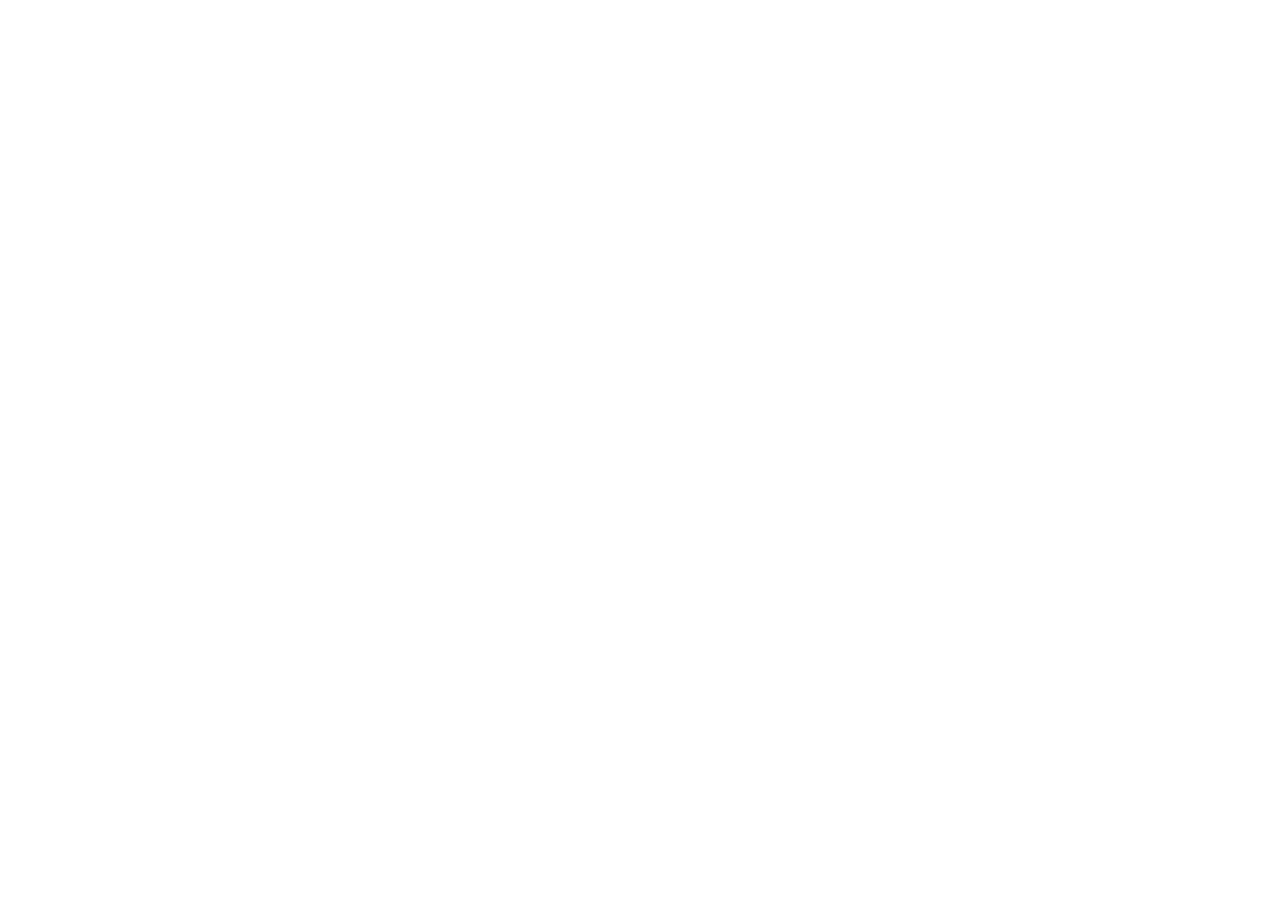
==== index.html @ a0813a7e "deneme" ====
<!DOCTYPE html>
<html lang="tr">
<head>
    <meta charset="UTF-8">
    <meta name="viewport" content="width=device-width, initial-scale=1.0">
    <title>Tekno Bilim Dünyası</title>
</head>
<body>
</body>
</html>
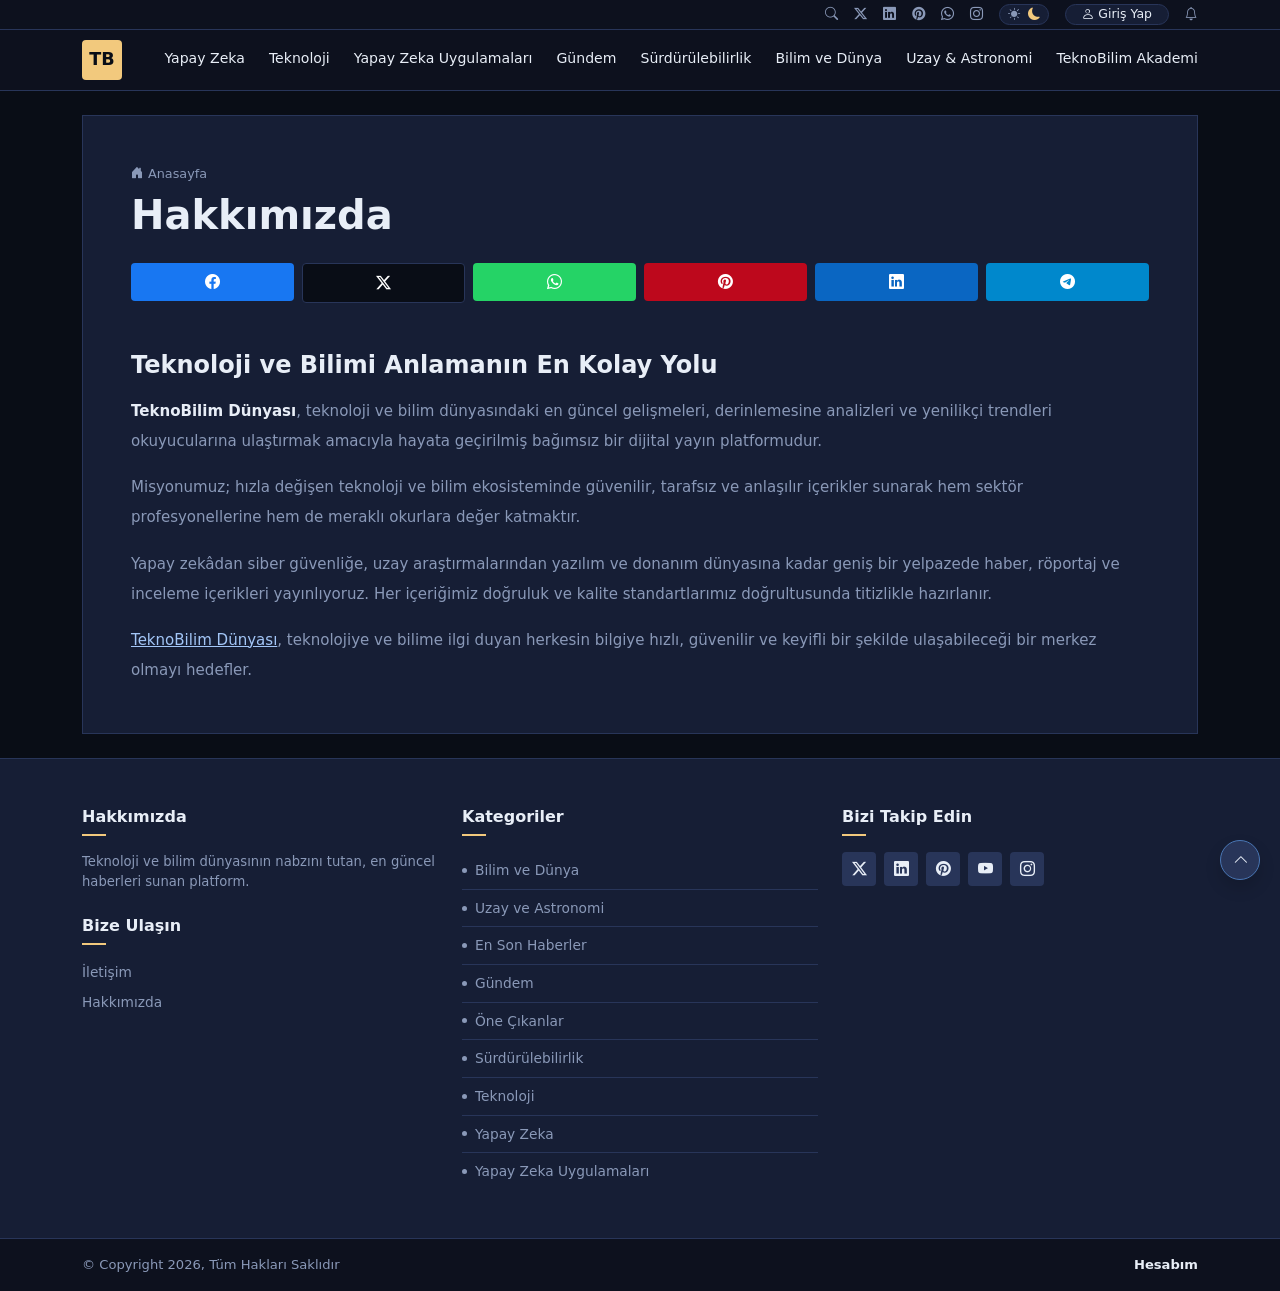
==== commit 6d580a10: "Update index.html" ====
--- a/index.html
+++ b/index.html
@@ -1,10 +1,473 @@
 <!DOCTYPE html>
 <html lang="tr">
 <head>
-    <meta charset="UTF-8">
-    <meta name="viewport" content="width=device-width, initial-scale=1.0">
-    <title>Tekno Bilim Dünyası</title>
+  <meta charset="UTF-8">
+  <meta name="viewport" content="width=device-width, initial-scale=1.0">
+  <title>Hakkımızda – TeknoBilim Dünyası</title>
+  <link href="https://cdn.jsdelivr.net/npm/bootstrap@5.3.3/dist/css/bootstrap.min.css" rel="stylesheet">
+  <link href="https://cdn.jsdelivr.net/npm/bootstrap-icons@1.11.3/font/bootstrap-icons.min.css" rel="stylesheet">
+  <style>
+    :root {
+      --uzay-siyahi: #090D16;
+      --golgeli: #0D111E;
+      --gece-mavisi: #161E35;
+      --isik-alan: #283559;
+      --buz-mavisi: #A3C6F7;
+      --gok-mavisi: #4A77B5;
+      --yildiz-beyazi: #E8EEF7;
+      --kehribar: #F2C97D;
+      --gumusi-gri: #8A99B8;
+    }
+
+    body:has(#tema-degistir:checked) {
+      --uzay-siyahi: #E8EEF7;
+      --golgeli: #FFFFFF;
+      --gece-mavisi: #F8FAFC;
+      --isik-alan: #CBD5E1;
+      --buz-mavisi: #4A77B5;
+      --gok-mavisi: #283559;
+      --yildiz-beyazi: #090D16;
+      --kehribar: #D99B26;
+      --gumusi-gri: #475569;
+    }
+
+    html { scroll-behavior: smooth; }
+
+    body {
+      background-color: var(--uzay-siyahi);
+      color: var(--yildiz-beyazi);
+      font-size: 0.94rem;
+      transition: background-color 0.25s, color 0.25s;
+    }
+
+    .sayfa-genislik { max-width: 1140px; }
+    .bg-golge { background-color: var(--golgeli); transition: background-color 0.25s; }
+    .bg-gece { background-color: var(--gece-mavisi); transition: background-color 0.25s; }
+    .bg-isik { background-color: var(--isik-alan); transition: background-color 0.25s; }
+    .border-isik { border-color: var(--isik-alan) !important; }
+    .text-yildiz { color: var(--yildiz-beyazi); }
+    .text-gumus { color: var(--gumusi-gri); }
+    .text-buz { color: var(--buz-mavisi); }
+    .text-kehribar { color: var(--kehribar); }
+
+    .tema-buton { cursor: pointer; user-select: none; }
+    .tema-gunes { color: var(--gumusi-gri); }
+    .tema-ay { color: var(--kehribar); }
+    body:has(#tema-degistir:checked) .tema-gunes { color: var(--kehribar); }
+    body:has(#tema-degistir:checked) .tema-ay { color: var(--gumusi-gri); }
+
+    .link-menu {
+      color: var(--yildiz-beyazi);
+      text-decoration: none;
+      font-size: 0.88rem;
+      padding: 0.65rem 0;
+      border-bottom: 2px solid transparent;
+      transition: color 0.2s, border-color 0.2s;
+    }
+    .link-menu:hover {
+      color: var(--buz-mavisi);
+      border-bottom-color: var(--kehribar);
+    }
+
+    .link-footer {
+      color: var(--gumusi-gri);
+      text-decoration: none;
+      font-size: 0.86rem;
+      transition: color 0.2s;
+    }
+    .link-footer:hover { color: var(--buz-mavisi); }
+
+    .paylas-btn { transition: opacity 0.2s, transform 0.15s; }
+    .paylas-btn:hover { opacity: 0.88; transform: translateY(-1px); }
+
+    details.acilir-kutu { position: relative; }
+    details.acilir-kutu summary { list-style: none; cursor: pointer; }
+    details.acilir-kutu summary::-webkit-details-marker { display: none; }
+    details.acilir-kutu .acilir-panel {
+      position: absolute;
+      right: 0;
+      top: 140%;
+      z-index: 1050;
+      min-width: 270px;
+      background-color: var(--gece-mavisi);
+      border: 1px solid var(--isik-alan);
+      box-shadow: 0 10px 25px rgba(0, 0, 0, 0.35);
+    }
+
+    .modal-katman {
+      display: none;
+      position: fixed;
+      inset: 0;
+      z-index: 2000;
+      background-color: rgba(9, 13, 22, 0.78);
+      align-items: center;
+      justify-content: center;
+      padding: 1rem;
+    }
+    .modal-katman:target { display: flex; }
+
+    .mobil-menu-katman {
+      display: none;
+      position: fixed;
+      inset: 0;
+      z-index: 1900;
+      background-color: var(--golgeli);
+      flex-direction: column;
+      overflow-y: auto;
+    }
+    .mobil-menu-katman:target { display: flex; }
+
+    .yukari-cik {
+      position: fixed;
+      right: 20px;
+      bottom: 20px;
+      width: 40px;
+      height: 40px;
+      z-index: 1040;
+      background-color: var(--isik-alan);
+      color: var(--yildiz-beyazi);
+      border: 1px solid var(--gok-mavisi);
+      transition: background-color 0.2s;
+    }
+    .yukari-cik:hover {
+      background-color: var(--gok-mavisi);
+      color: #FFFFFF;
+    }
+
+    @media (max-width: 991.98px) {
+      body { padding-bottom: 44px; }
+      .yukari-cik { bottom: 56px; right: 14px; }
+    }
+  </style>
 </head>
-<body>
+<body id="ust" class="d-flex flex-column min-vh-100">
+
+  <input type="checkbox" id="tema-degistir" class="d-none">
+
+  <div class="bg-golge border-bottom border-isik py-1 d-none d-lg-block">
+    <div class="container sayfa-genislik d-flex justify-content-end align-items-center gap-3 small">
+
+      <details class="acilir-kutu">
+        <summary class="text-gumus" title="Ara"><i class="bi bi-search"></i></summary>
+        <div class="acilir-panel p-2 rounded-2">
+          <form action="#" class="d-flex gap-1">
+            <input type="text" class="form-control form-control-sm bg-golge text-yildiz border-isik" placeholder="Aradığınız kelimeyi girin...">
+            <button type="submit" class="btn btn-sm" style="background-color: var(--kehribar); color: #090D16;">
+              <i class="bi bi-search"></i>
+            </button>
+          </form>
+        </div>
+      </details>
+
+      <a href="#" class="text-gumus text-decoration-none" title="X"><i class="bi bi-twitter-x"></i></a>
+      <a href="#" class="text-gumus text-decoration-none" title="LinkedIn"><i class="bi bi-linkedin"></i></a>
+      <a href="#" class="text-gumus text-decoration-none" title="Pinterest"><i class="bi bi-pinterest"></i></a>
+      <a href="#" class="text-gumus text-decoration-none" title="WhatsApp"><i class="bi bi-whatsapp"></i></a>
+      <a href="#" class="text-gumus text-decoration-none" title="Instagram"><i class="bi bi-instagram"></i></a>
+
+      <label for="tema-degistir" class="tema-buton d-inline-flex align-items-center gap-2 px-2 py-0 rounded-pill bg-gece border border-isik mb-0" style="font-size: 0.78rem;" title="Aydınlık / Karanlık Mod">
+        <i class="bi bi-brightness-high-fill tema-gunes"></i>
+        <i class="bi bi-moon-fill tema-ay"></i>
+      </label>
+
+      <a href="#giris-modal" class="btn btn-sm rounded-pill px-3 py-0 bg-gece text-yildiz border border-isik" style="font-size: 0.78rem;">
+        <i class="bi bi-person me-1"></i>Giriş Yap
+      </a>
+
+      <details class="acilir-kutu">
+        <summary class="text-gumus" title="Bildirimler"><i class="bi bi-bell"></i></summary>
+        <div class="acilir-panel p-3 rounded-2 text-center">
+          <div class="fw-bold text-yildiz border-bottom border-isik pb-2 mb-2 text-start">Bildirimler</div>
+          <p class="text-gumus small mb-0 py-2">Bildiriminiz bulunmamaktadır.</p>
+        </div>
+      </details>
+
+    </div>
+  </div>
+
+  <header class="bg-golge border-bottom border-isik sticky-top">
+    <div class="container sayfa-genislik d-flex justify-content-between align-items-center gap-3 py-2">
+      <a href="index.html" class="text-decoration-none d-inline-flex align-items-center justify-content-center fw-bold rounded-1"
+         style="width: 40px; height: 40px; background-color: var(--kehribar); color: #090D16; font-size: 1.1rem;">
+        TB
+      </a>
+
+      <nav class="d-none d-lg-flex flex-wrap align-items-center gap-3 gap-lg-4">
+        <a href="#" class="link-menu fw-medium">Yapay Zeka</a>
+        <a href="#" class="link-menu fw-medium">Teknoloji</a>
+        <a href="#" class="link-menu fw-medium">Yapay Zeka Uygulamaları</a>
+        <a href="#" class="link-menu fw-medium">Gündem</a>
+        <a href="#" class="link-menu fw-medium">Sürdürülebilirlik</a>
+        <a href="#" class="link-menu fw-medium">Bilim ve Dünya</a>
+        <a href="#" class="link-menu fw-medium">Uzay &amp; Astronomi</a>
+        <a href="#" class="link-menu fw-medium">TeknoBilim Akademi</a>
+      </nav>
+
+      <div class="d-flex d-lg-none align-items-center gap-3">
+        <label for="tema-degistir" class="tema-buton d-inline-flex align-items-center gap-2 px-2 py-1 rounded-pill bg-gece border border-isik mb-0" style="font-size: 0.78rem;" title="Tema Değiştir">
+          <i class="bi bi-brightness-high-fill tema-gunes"></i>
+          <i class="bi bi-moon-fill tema-ay"></i>
+        </label>
+
+        <details class="acilir-kutu">
+          <summary class="text-yildiz fs-5" title="Bildirimler"><i class="bi bi-bell"></i></summary>
+          <div class="acilir-panel p-3 rounded-2 text-center">
+            <div class="fw-bold text-yildiz border-bottom border-isik pb-2 mb-2 text-start">Bildirimler</div>
+            <p class="text-gumus small mb-0 py-2">Bildiriminiz bulunmamaktadır.</p>
+          </div>
+        </details>
+
+        <a href="#mobil-menu" class="text-yildiz fs-3 text-decoration-none" title="Menü">
+          <i class="bi bi-list"></i>
+        </a>
+      </div>
+    </div>
+  </header>
+
+  <main class="flex-grow-1 py-4">
+    <div class="container sayfa-genislik">
+      <article class="bg-gece border border-isik p-4 p-md-5">
+
+        <div class="mb-2" style="font-size: 0.8rem;">
+          <a href="index.html" class="text-gumus text-decoration-none">
+            <i class="bi bi-house-door-fill me-1"></i>Anasayfa
+          </a>
+        </div>
+
+        <h1 class="display-6 fw-bold text-yildiz mb-4">Hakkımızda</h1>
+
+        <div class="row g-2 mb-5 d-none d-lg-flex">
+          <div class="col-2">
+            <a href="https://www.facebook.com/sharer/sharer.php" target="_blank" class="paylas-btn d-block text-center text-white py-2 rounded-1 text-decoration-none" style="background-color: #1877F2;" title="Facebook'ta Paylaş">
+              <i class="bi bi-facebook"></i>
+            </a>
+          </div>
+          <div class="col-2">
+            <a href="https://twitter.com/intent/tweet" target="_blank" class="paylas-btn d-block text-center text-white py-2 rounded-1 text-decoration-none" style="background-color: #090D16; border: 1px solid #283559;" title="X'te Paylaş">
+              <i class="bi bi-twitter-x"></i>
+            </a>
+          </div>
+          <div class="col-2">
+            <a href="https://api.whatsapp.com/send" target="_blank" class="paylas-btn d-block text-center text-white py-2 rounded-1 text-decoration-none" style="background-color: #25D366;" title="WhatsApp'ta Paylaş">
+              <i class="bi bi-whatsapp"></i>
+            </a>
+          </div>
+          <div class="col-2">
+            <a href="https://pinterest.com/pin/create/button/" target="_blank" class="paylas-btn d-block text-center text-white py-2 rounded-1 text-decoration-none" style="background-color: #BD081C;" title="Pinterest'te Paylaş">
+              <i class="bi bi-pinterest"></i>
+            </a>
+          </div>
+          <div class="col-2">
+            <a href="https://www.linkedin.com/sharing/share-offsite/" target="_blank" class="paylas-btn d-block text-center text-white py-2 rounded-1 text-decoration-none" style="background-color: #0A66C2;" title="LinkedIn'de Paylaş">
+              <i class="bi bi-linkedin"></i>
+            </a>
+          </div>
+          <div class="col-2">
+            <a href="https://t.me/share/url" target="_blank" class="paylas-btn d-block text-center text-white py-2 rounded-1 text-decoration-none" style="background-color: #0088CC;" title="Telegram'da Paylaş">
+              <i class="bi bi-telegram"></i>
+            </a>
+          </div>
+        </div>
+
+        <h2 class="h4 fw-bold text-yildiz mb-3">Teknoloji ve Bilimi Anlamanın En Kolay Yolu</h2>
+
+        <p class="text-gumus lh-lg mb-3">
+          <strong class="text-yildiz">TeknoBilim Dünyası</strong>, teknoloji ve bilim dünyasındaki en güncel gelişmeleri, derinlemesine analizleri ve yenilikçi trendleri okuyucularına ulaştırmak amacıyla hayata geçirilmiş bağımsız bir dijital yayın platformudur.
+        </p>
+
+        <p class="text-gumus lh-lg mb-3">
+          Misyonumuz; hızla değişen teknoloji ve bilim ekosisteminde güvenilir, tarafsız ve anlaşılır içerikler sunarak hem sektör profesyonellerine hem de meraklı okurlara değer katmaktır.
+        </p>
+
+        <p class="text-gumus lh-lg mb-3">
+          Yapay zekâdan siber güvenliğe, uzay araştırmalarından yazılım ve donanım dünyasına kadar geniş bir yelpazede haber, röportaj ve inceleme içerikleri yayınlıyoruz. Her içeriğimiz doğruluk ve kalite standartlarımız doğrultusunda titizlikle hazırlanır.
+        </p>
+
+        <p class="text-gumus lh-lg mb-0">
+          <a href="index.html" class="text-buz text-decoration-underline">TeknoBilim Dünyası</a>, teknolojiye ve bilime ilgi duyan herkesin bilgiye hızlı, güvenilir ve keyifli bir şekilde ulaşabileceği bir merkez olmayı hedefler.
+        </p>
+
+      </article>
+    </div>
+  </main>
+
+  <footer class="bg-gece border-top border-isik mt-auto">
+    <div class="container sayfa-genislik py-5">
+      <div class="row g-4">
+
+        <div class="col-12 col-md-4">
+          <h3 class="h6 fw-bold text-yildiz mb-2">Hakkımızda</h3>
+          <div class="mb-3" style="width: 24px; height: 2px; background-color: var(--kehribar);"></div>
+          <p class="text-gumus small mb-4">
+            Teknoloji ve bilim dünyasının nabzını tutan, en güncel haberleri sunan platform.
+          </p>
+
+          <h3 class="h6 fw-bold text-yildiz mb-2">Bize Ulaşın</h3>
+          <div class="mb-3" style="width: 24px; height: 2px; background-color: var(--kehribar);"></div>
+          <ul class="list-unstyled d-flex flex-column gap-2 mb-0">
+            <li><a href="iletisim.html" class="link-footer">İletişim</a></li>
+            <li><a href="hakkimizda.html" class="link-footer text-buz">Hakkımızda</a></li>
+          </ul>
+        </div>
+
+        <div class="col-12 col-md-4">
+          <h3 class="h6 fw-bold text-yildiz mb-2">Kategoriler</h3>
+          <div class="mb-3" style="width: 24px; height: 2px; background-color: var(--kehribar);"></div>
+          <ul class="list-unstyled mb-0">
+            <li class="border-bottom border-isik py-2">
+              <a href="#" class="link-footer d-flex align-items-center gap-2">
+                <span class="rounded-circle d-inline-block" style="width: 5px; height: 5px; background-color: var(--gumusi-gri);"></span>
+                Bilim ve Dünya
+              </a>
+            </li>
+            <li class="border-bottom border-isik py-2">
+              <a href="#" class="link-footer d-flex align-items-center gap-2">
+                <span class="rounded-circle d-inline-block" style="width: 5px; height: 5px; background-color: var(--gumusi-gri);"></span>
+                Uzay ve Astronomi
+              </a>
+            </li>
+            <li class="border-bottom border-isik py-2">
+              <a href="#" class="link-footer d-flex align-items-center gap-2">
+                <span class="rounded-circle d-inline-block" style="width: 5px; height: 5px; background-color: var(--gumusi-gri);"></span>
+                En Son Haberler
+              </a>
+            </li>
+            <li class="border-bottom border-isik py-2">
+              <a href="#" class="link-footer d-flex align-items-center gap-2">
+                <span class="rounded-circle d-inline-block" style="width: 5px; height: 5px; background-color: var(--gumusi-gri);"></span>
+                Gündem
+              </a>
+            </li>
+            <li class="border-bottom border-isik py-2">
+              <a href="#" class="link-footer d-flex align-items-center gap-2">
+                <span class="rounded-circle d-inline-block" style="width: 5px; height: 5px; background-color: var(--gumusi-gri);"></span>
+                Öne Çıkanlar
+              </a>
+            </li>
+            <li class="border-bottom border-isik py-2">
+              <a href="#" class="link-footer d-flex align-items-center gap-2">
+                <span class="rounded-circle d-inline-block" style="width: 5px; height: 5px; background-color: var(--gumusi-gri);"></span>
+                Sürdürülebilirlik
+              </a>
+            </li>
+            <li class="border-bottom border-isik py-2">
+              <a href="#" class="link-footer d-flex align-items-center gap-2">
+                <span class="rounded-circle d-inline-block" style="width: 5px; height: 5px; background-color: var(--gumusi-gri);"></span>
+                Teknoloji
+              </a>
+            </li>
+            <li class="border-bottom border-isik py-2">
+              <a href="#" class="link-footer d-flex align-items-center gap-2">
+                <span class="rounded-circle d-inline-block" style="width: 5px; height: 5px; background-color: var(--gumusi-gri);"></span>
+                Yapay Zeka
+              </a>
+            </li>
+            <li class="py-2">
+              <a href="#" class="link-footer d-flex align-items-center gap-2">
+                <span class="rounded-circle d-inline-block" style="width: 5px; height: 5px; background-color: var(--gumusi-gri);"></span>
+                Yapay Zeka Uygulamaları
+              </a>
+            </li>
+          </ul>
+        </div>
+
+        <div class="col-12 col-md-4">
+          <h3 class="h6 fw-bold text-yildiz mb-2">Bizi Takip Edin</h3>
+          <div class="mb-3" style="width: 24px; height: 2px; background-color: var(--kehribar);"></div>
+          <div class="d-flex gap-2">
+            <a href="#" class="d-inline-flex align-items-center justify-content-center rounded-1 bg-isik text-yildiz text-decoration-none" style="width: 34px; height: 34px;" title="X"><i class="bi bi-twitter-x"></i></a>
+            <a href="#" class="d-inline-flex align-items-center justify-content-center rounded-1 bg-isik text-yildiz text-decoration-none" style="width: 34px; height: 34px;" title="LinkedIn"><i class="bi bi-linkedin"></i></a>
+            <a href="#" class="d-inline-flex align-items-center justify-content-center rounded-1 bg-isik text-yildiz text-decoration-none" style="width: 34px; height: 34px;" title="Pinterest"><i class="bi bi-pinterest"></i></a>
+            <a href="#" class="d-inline-flex align-items-center justify-content-center rounded-1 bg-isik text-yildiz text-decoration-none" style="width: 34px; height: 34px;" title="YouTube"><i class="bi bi-youtube"></i></a>
+            <a href="#" class="d-inline-flex align-items-center justify-content-center rounded-1 bg-isik text-yildiz text-decoration-none" style="width: 34px; height: 34px;" title="Instagram"><i class="bi bi-instagram"></i></a>
+          </div>
+        </div>
+
+      </div>
+    </div>
+
+    <div class="bg-golge border-top border-isik py-3">
+      <div class="container sayfa-genislik d-flex flex-column flex-md-row justify-content-between align-items-center gap-2 text-center" style="font-size: 0.82rem;">
+        <span class="text-gumus">&copy; Copyright 2026, Tüm Hakları Saklıdır</span>
+        <a href="#giris-modal" class="text-yildiz text-decoration-none fw-semibold">Hesabım</a>
+      </div>
+    </div>
+  </footer>
+
+  <div class="d-flex d-lg-none fixed-bottom bg-golge border-top border-isik" style="z-index: 1030;">
+    <a href="https://www.facebook.com/sharer/sharer.php" target="_blank" class="flex-fill text-center py-2 text-yildiz text-decoration-none border-end border-isik" title="Facebook">
+      <i class="bi bi-facebook"></i>
+    </a>
+    <a href="https://twitter.com/intent/tweet" target="_blank" class="flex-fill text-center py-2 text-yildiz text-decoration-none border-end border-isik" title="X">
+      <i class="bi bi-twitter-x"></i>
+    </a>
+    <a href="https://api.whatsapp.com/send" target="_blank" class="flex-fill text-center py-2 text-yildiz text-decoration-none" title="WhatsApp">
+      <i class="bi bi-whatsapp"></i>
+    </a>
+  </div>
+
+  <a href="#ust" class="yukari-cik rounded-circle d-inline-flex align-items-center justify-content-center text-decoration-none shadow" title="Yukarı Çık">
+    <i class="bi bi-chevron-up"></i>
+  </a>
+
+  <div id="mobil-menu" class="mobil-menu-katman p-4">
+    <div class="d-flex justify-content-between align-items-center pb-3 mb-3 border-bottom border-isik">
+      <a href="#giris-modal" class="btn btn-sm rounded-pill px-3 fw-semibold" style="background-color: var(--yildiz-beyazi); color: var(--uzay-siyahi);">
+        GİRİŞ YAP
+      </a>
+      <a href="#ust" class="btn btn-sm rounded-pill px-3 bg-gece text-yildiz border border-isik">
+        GERİ DÖN
+      </a>
+    </div>
+
+    <nav class="d-flex flex-column mb-auto">
+      <a href="#" class="text-yildiz text-decoration-none py-3 border-bottom border-isik fw-medium">Yapay Zeka</a>
+      <a href="#" class="text-yildiz text-decoration-none py-3 border-bottom border-isik fw-medium">Teknoloji</a>
+      <a href="#" class="text-yildiz text-decoration-none py-3 border-bottom border-isik fw-medium">Yapay Zeka Uygulamaları</a>
+      <a href="#" class="text-yildiz text-decoration-none py-3 border-bottom border-isik fw-medium">Gündem</a>
+      <a href="#" class="text-yildiz text-decoration-none py-3 border-bottom border-isik fw-medium">Sürdürülebilirlik</a>
+      <a href="#" class="text-yildiz text-decoration-none py-3 border-bottom border-isik fw-medium">Bilim ve Dünya</a>
+      <a href="#" class="text-yildiz text-decoration-none py-3 border-bottom border-isik fw-medium">Uzay &amp; Astronomi</a>
+      <a href="#" class="text-yildiz text-decoration-none py-3 border-bottom border-isik fw-medium">TeknoBilim Akademi</a>
+    </nav>
+
+    <form action="#" class="d-flex gap-2 pt-4">
+      <input type="text" class="form-control bg-gece text-yildiz border-isik" placeholder="Ara...">
+      <button type="submit" class="btn fw-semibold px-4" style="background-color: var(--isik-alan); color: var(--yildiz-beyazi);">
+        ARA
+      </button>
+    </form>
+  </div>
+
+  <div id="giris-modal" class="modal-katman">
+    <div class="bg-gece border border-isik rounded-3 p-4 w-100" style="max-width: 400px;">
+      <div class="d-flex justify-content-between align-items-center mb-3">
+        <h2 class="h5 fw-bold text-yildiz mb-0"><i class="bi bi-person-circle text-kehribar me-2"></i>Giriş Yap</h2>
+        <a href="#ust" class="text-gumus text-decoration-none fs-5" title="Kapat">&times;</a>
+      </div>
+      <form action="#">
+        <div class="mb-3">
+          <label class="form-label small text-gumus">Kullanıcı adı veya E-Posta Adresiniz</label>
+          <input type="text" class="form-control bg-golge text-yildiz border-isik" required>
+        </div>
+        <div class="mb-3">
+          <label class="form-label small text-gumus">Şifre</label>
+          <input type="password" class="form-control bg-golge text-yildiz border-isik" required>
+        </div>
+        <div class="form-check mb-3">
+          <input class="form-check-input" type="checkbox" id="beniHatirla">
+          <label class="form-check-label small text-gumus" for="beniHatirla">Beni hatırla</label>
+        </div>
+        <button type="submit" class="btn w-100 fw-semibold mb-3" style="background-color: var(--gok-mavisi); color: #FFFFFF;">
+          Giriş Yap
+        </button>
+        <div class="text-center small">
+          <a href="#" class="text-buz text-decoration-none d-block mb-1">Şifrenizi mi Unuttunuz?</a>
+          <span class="text-gumus">Hesabın yok mu? <a href="#" class="text-kehribar text-decoration-none">Kayıt ol</a></span>
+        </div>
+      </form>
+    </div>
+  </div>
+
 </body>
 </html>
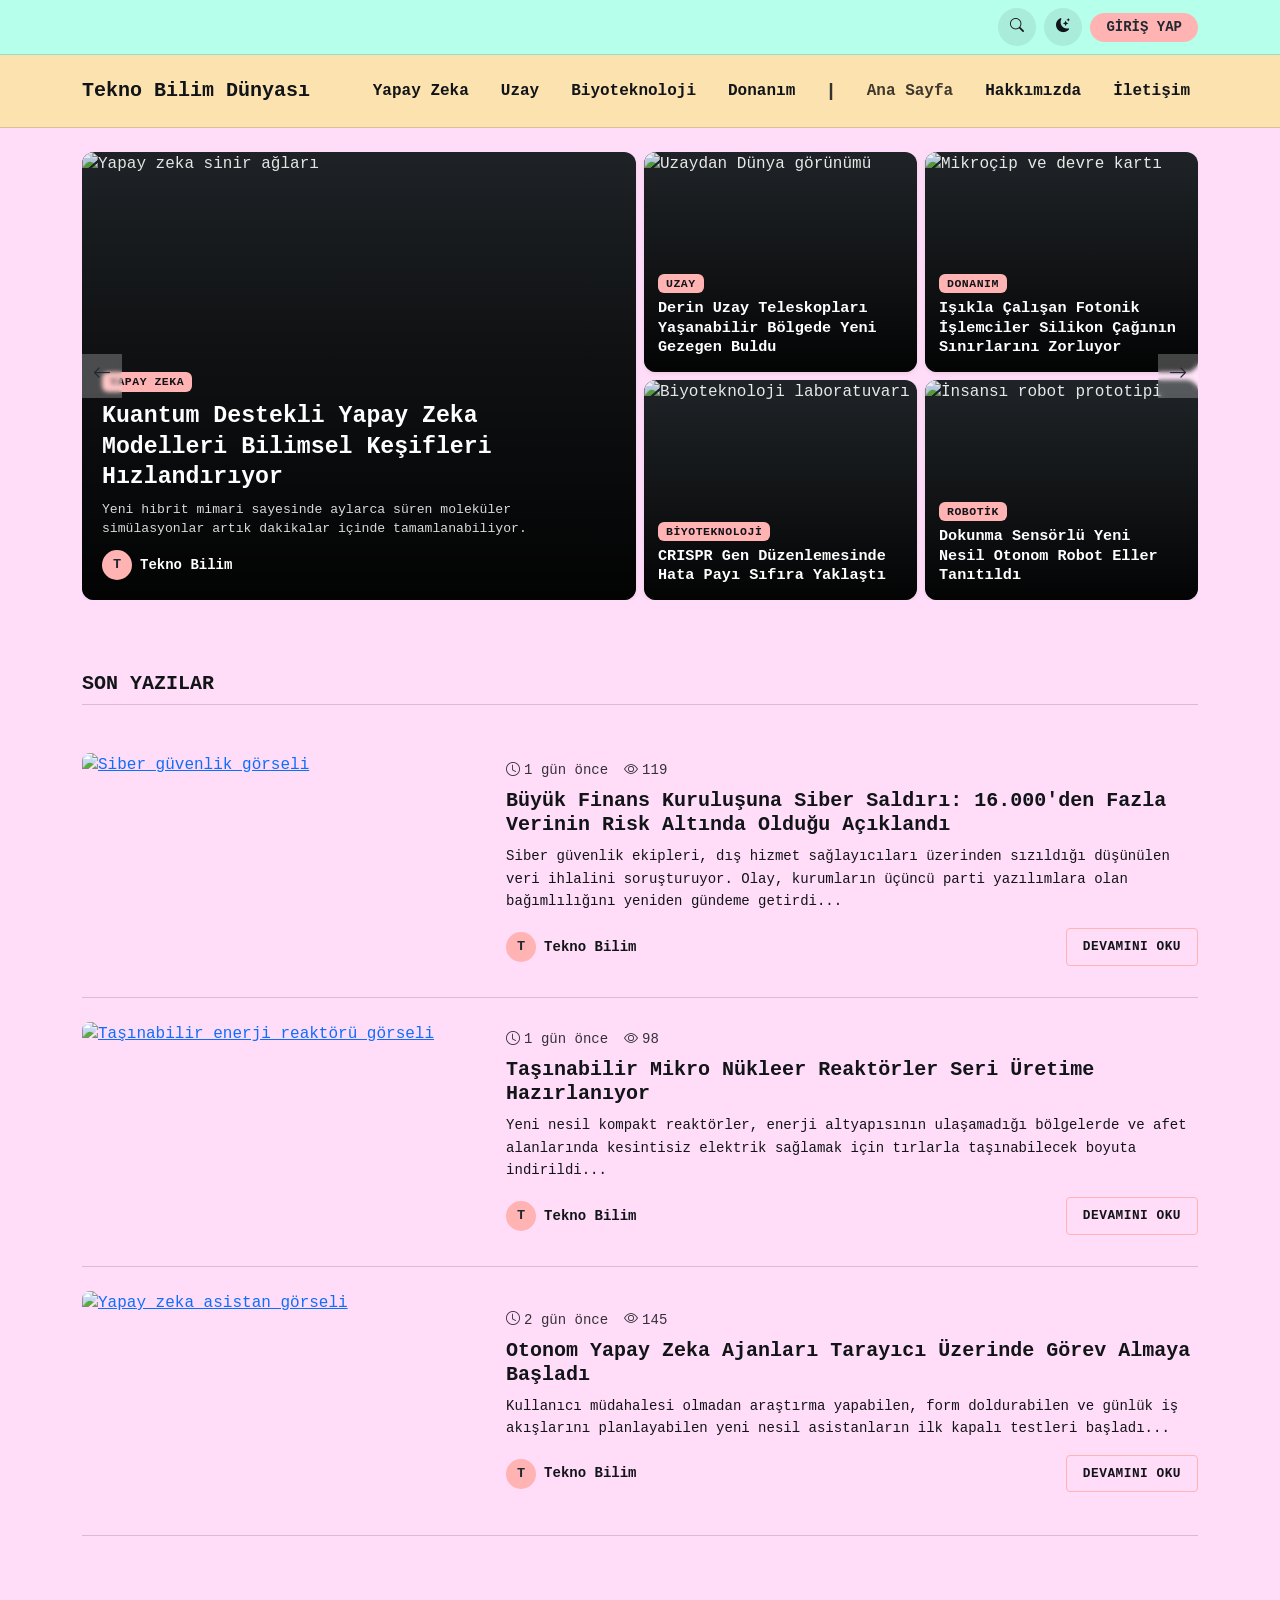
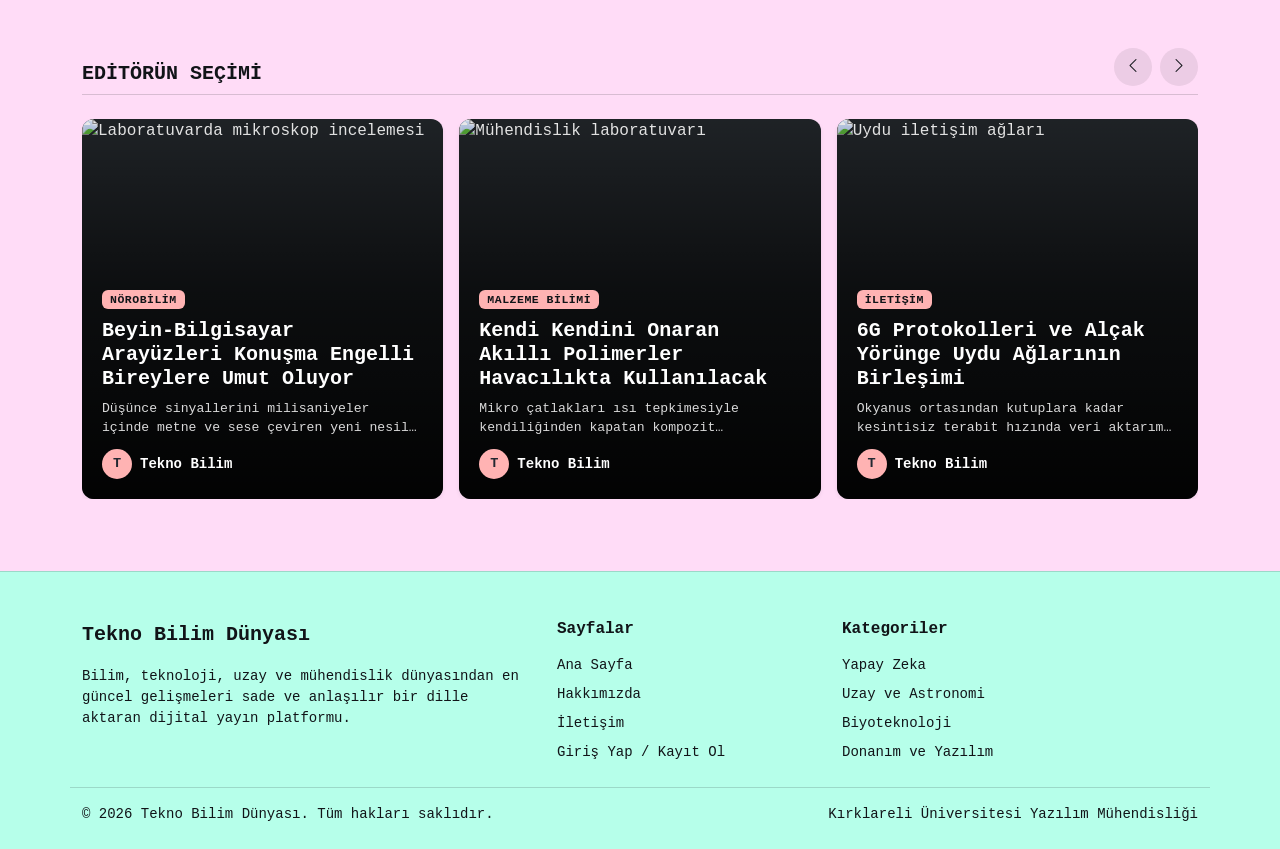
==== commit fe983c50: "update ana sayfa" ====
--- a/index.html
+++ b/index.html
@@ -1,473 +1,894 @@
 <!DOCTYPE html>
-<html lang="tr">
+<!-- data-bs-theme: açık ve koyu modu ayarlar -->
+<html lang="tr" data-bs-theme="light">
+
 <head>
-  <meta charset="UTF-8">
-  <meta name="viewport" content="width=device-width, initial-scale=1.0">
-  <title>Hakkımızda – TeknoBilim Dünyası</title>
-  <link href="https://cdn.jsdelivr.net/npm/bootstrap@5.3.3/dist/css/bootstrap.min.css" rel="stylesheet">
-  <link href="https://cdn.jsdelivr.net/npm/bootstrap-icons@1.11.3/font/bootstrap-icons.min.css" rel="stylesheet">
-  <style>
-    :root {
-      --uzay-siyahi: #090D16;
-      --golgeli: #0D111E;
-      --gece-mavisi: #161E35;
-      --isik-alan: #283559;
-      --buz-mavisi: #A3C6F7;
-      --gok-mavisi: #4A77B5;
-      --yildiz-beyazi: #E8EEF7;
-      --kehribar: #F2C97D;
-      --gumusi-gri: #8A99B8;
-    }
-
-    body:has(#tema-degistir:checked) {
-      --uzay-siyahi: #E8EEF7;
-      --golgeli: #FFFFFF;
-      --gece-mavisi: #F8FAFC;
-      --isik-alan: #CBD5E1;
-      --buz-mavisi: #4A77B5;
-      --gok-mavisi: #283559;
-      --yildiz-beyazi: #090D16;
-      --kehribar: #D99B26;
-      --gumusi-gri: #475569;
-    }
-
-    html { scroll-behavior: smooth; }
-
-    body {
-      background-color: var(--uzay-siyahi);
-      color: var(--yildiz-beyazi);
-      font-size: 0.94rem;
-      transition: background-color 0.25s, color 0.25s;
-    }
-
-    .sayfa-genislik { max-width: 1140px; }
-    .bg-golge { background-color: var(--golgeli); transition: background-color 0.25s; }
-    .bg-gece { background-color: var(--gece-mavisi); transition: background-color 0.25s; }
-    .bg-isik { background-color: var(--isik-alan); transition: background-color 0.25s; }
-    .border-isik { border-color: var(--isik-alan) !important; }
-    .text-yildiz { color: var(--yildiz-beyazi); }
-    .text-gumus { color: var(--gumusi-gri); }
-    .text-buz { color: var(--buz-mavisi); }
-    .text-kehribar { color: var(--kehribar); }
-
-    .tema-buton { cursor: pointer; user-select: none; }
-    .tema-gunes { color: var(--gumusi-gri); }
-    .tema-ay { color: var(--kehribar); }
-    body:has(#tema-degistir:checked) .tema-gunes { color: var(--kehribar); }
-    body:has(#tema-degistir:checked) .tema-ay { color: var(--gumusi-gri); }
-
-    .link-menu {
-      color: var(--yildiz-beyazi);
-      text-decoration: none;
-      font-size: 0.88rem;
-      padding: 0.65rem 0;
-      border-bottom: 2px solid transparent;
-      transition: color 0.2s, border-color 0.2s;
-    }
-    .link-menu:hover {
-      color: var(--buz-mavisi);
-      border-bottom-color: var(--kehribar);
-    }
-
-    .link-footer {
-      color: var(--gumusi-gri);
-      text-decoration: none;
-      font-size: 0.86rem;
-      transition: color 0.2s;
-    }
-    .link-footer:hover { color: var(--buz-mavisi); }
-
-    .paylas-btn { transition: opacity 0.2s, transform 0.15s; }
-    .paylas-btn:hover { opacity: 0.88; transform: translateY(-1px); }
-
-    details.acilir-kutu { position: relative; }
-    details.acilir-kutu summary { list-style: none; cursor: pointer; }
-    details.acilir-kutu summary::-webkit-details-marker { display: none; }
-    details.acilir-kutu .acilir-panel {
-      position: absolute;
-      right: 0;
-      top: 140%;
-      z-index: 1050;
-      min-width: 270px;
-      background-color: var(--gece-mavisi);
-      border: 1px solid var(--isik-alan);
-      box-shadow: 0 10px 25px rgba(0, 0, 0, 0.35);
-    }
-
-    .modal-katman {
-      display: none;
-      position: fixed;
-      inset: 0;
-      z-index: 2000;
-      background-color: rgba(9, 13, 22, 0.78);
-      align-items: center;
-      justify-content: center;
-      padding: 1rem;
-    }
-    .modal-katman:target { display: flex; }
-
-    .mobil-menu-katman {
-      display: none;
-      position: fixed;
-      inset: 0;
-      z-index: 1900;
-      background-color: var(--golgeli);
-      flex-direction: column;
-      overflow-y: auto;
-    }
-    .mobil-menu-katman:target { display: flex; }
-
-    .yukari-cik {
-      position: fixed;
-      right: 20px;
-      bottom: 20px;
-      width: 40px;
-      height: 40px;
-      z-index: 1040;
-      background-color: var(--isik-alan);
-      color: var(--yildiz-beyazi);
-      border: 1px solid var(--gok-mavisi);
-      transition: background-color 0.2s;
-    }
-    .yukari-cik:hover {
-      background-color: var(--gok-mavisi);
-      color: #FFFFFF;
-    }
-
-    @media (max-width: 991.98px) {
-      body { padding-bottom: 44px; }
-      .yukari-cik { bottom: 56px; right: 14px; }
-    }
-  </style>
+    <meta charset="UTF-8">
+    <script>
+        // Bu kod o anki sayfamız için linklerin ana dizinde aranmasını sağlar.
+        const PROJE_KLASORU = "Tekno-Bilim-Dunyasi"; // Proje Klasörü
+
+        const tam_yol = window.location.href; // Dosyanın tam yolu
+
+        // Proje klasörünün başladığı kısım yolun içinde değilse -1 alır
+        const klasor_baslangici = tam_yol.indexOf(PROJE_KLASORU);
+
+        // Proje klasörünün başladığı kısım yolun içindeyse dizini bizim ana dizinimize ayarlar
+        if (klasor_baslangici !== -1) {
+            const ana_dizin = tam_yol.substring(0, klasor_baslangici + PROJE_KLASORU.length) + "/";
+            document.write('<base href="' + ana_dizin + '">');
+        }
+    </script>
+
+    <meta name="viewport" content="width=device-width, initial-scale=1.0">
+
+    <!-- Bootstrap CSS'i -->
+    <link href="https://cdn.jsdelivr.net/npm/bootstrap@5.3.3/dist/css/bootstrap.min.css" rel="stylesheet"
+        crossorigin="anonymous">
+
+    <!-- İkonlar için Bootstrap Icons -->
+    <link rel="stylesheet" href="https://cdn.jsdelivr.net/npm/bootstrap-icons@1.11.3/font/bootstrap-icons.min.css">
+
+    <!-- Kendi harici CSS dosyamız -->
+    <link rel="stylesheet" href="css/style.css">
+
+    <!-- Bootstrap JS'i -->
+    <script src="https://cdn.jsdelivr.net/npm/bootstrap@5.3.3/dist/js/bootstrap.bundle.min.js"
+        crossorigin="anonymous" defer></script>
+
+    <!-- Kendi harici JS dosyamız -->
+    <script src="js/main.js" defer></script>
+
+    <title>Tekno Bilim Dünyası</title>
 </head>
-<body id="ust" class="d-flex flex-column min-vh-100">
-
-  <input type="checkbox" id="tema-degistir" class="d-none">
-
-  <div class="bg-golge border-bottom border-isik py-1 d-none d-lg-block">
-    <div class="container sayfa-genislik d-flex justify-content-end align-items-center gap-3 small">
-
-      <details class="acilir-kutu">
-        <summary class="text-gumus" title="Ara"><i class="bi bi-search"></i></summary>
-        <div class="acilir-panel p-2 rounded-2">
-          <form action="#" class="d-flex gap-1">
-            <input type="text" class="form-control form-control-sm bg-golge text-yildiz border-isik" placeholder="Aradığınız kelimeyi girin...">
-            <button type="submit" class="btn btn-sm" style="background-color: var(--kehribar); color: #090D16;">
-              <i class="bi bi-search"></i>
-            </button>
-          </form>
+
+<body>
+
+    <!--
+         header alanı
+         sticky-top: header sürekli ekranın üstünde kalır
+    -->
+    <header class="sticky-top SiteHeader">
+
+        <!--
+            Büyük ekran (d-none d-lg-block)
+            d-none: Küçük ekranlarda gizler
+            d-lg-block: 992px ve üzeri ekranlarda gösterir
+        -->
+        <div class="d-none d-lg-block">
+
+            <!-- header ın -->
+            <div class="UstCubuk py-2">
+                <!-- d-flex justify-content-end: İçerideki tüm öğeleri sağa yaslar -->
+                <div class="container d-flex justify-content-end align-items-center gap-2">
+
+                    <!-- Arama Alanı: Input, büyüteç butonunun SOLUNDA yer alır -->
+                    <form id="masaustu_arama_formu" class="d-flex align-items-center" role="search">
+                        <!-- Başlangıçta genişliği 0 olan, büyütece basınca sola doğru açılan arama kutusu -->
+                        <input type="search" id="masaustu_arama_input"
+                            class="form-control form-control-sm rounded-pill AramaKutusu"
+                            placeholder="Sitede ara..." aria-label="Sitede ara">
+
+                        <!-- Büyüteç İkon Butonu -->
+                        <button type="button" id="masaustu_arama_butonu"
+                            class="btn btn-sm rounded-circle YuvarlakIkonButon ms-1"
+                            aria-label="Arama kutusunu aç veya kapat">
+                            <i class="bi bi-search"></i>
+                        </button>
+                    </form>
+
+                    <!-- Açık / Koyu Mod Butonu -->
+                    <button type="button" class="btn btn-sm rounded-circle YuvarlakIkonButon TemaDegistirBtn"
+                        aria-label="Temayı değiştir" title="Açık / Koyu Mod">
+                        <i class="bi bi-moon-stars-fill TemaIkonu"></i>
+                    </button>
+
+                    <!-- Giriş Yap Butonu -->
+                    <a href="giris-kayit.html" class="btn btn-sm rounded-pill px-3 fw-semibold GirisButonu">
+                        GİRİŞ YAP
+                    </a>
+
+                </div>
+            </div>
+
+            <!-- 2. BÖLÜM: Ana Navbar (Logo + Sayfa Linkleri) -->
+            <nav class="navbar navbar-expand-lg py-3 AnaNavbar" aria-label="Ana Menü">
+                <div class="container">
+                    <!-- Logo -->
+                    <a class="navbar-brand fw-bold d-flex align-items-center gap-2 MarkaLogo" href="index.html">
+                        <span>Tekno Bilim Dünyası</span>
+                    </a>
+
+                    <!-- Kategoriler | Sayfa Linkleri -->
+                    <ul class="navbar-nav ms-auto align-items-center gap-2 gap-xl-3">
+                        <!-- Kategoriler -->
+                        <li class="nav-item">
+                            <a class="nav-link fw-semibold" href="haber-detay.html">Yapay Zeka</a>
+                        </li>
+                        <li class="nav-item">
+                            <a class="nav-link fw-semibold" href="haber-detay.html">Uzay</a>
+                        </li>
+                        <li class="nav-item">
+                            <a class="nav-link fw-semibold" href="haber-detay.html">Biyoteknoloji</a>
+                        </li>
+                        <li class="nav-item">
+                            <a class="nav-link fw-semibold" href="haber-detay.html">Donanım</a>
+                        </li>
+
+                        <!-- İki grubu ayıran dikey çizgi -->
+                        <li class="nav-item" aria-hidden="true">
+                            <span class="MenuAyraci">|</span>
+                        </li>
+
+                        <!-- Ana Sayfalar -->
+                        <li class="nav-item">
+                            <a class="nav-link active fw-semibold" aria-current="page" href="index.html">Ana Sayfa</a>
+                        </li>
+                        <li class="nav-item">
+                            <a class="nav-link fw-semibold" href="hakkimizda.html">Hakkımızda</a>
+                        </li>
+                        <li class="nav-item">
+                            <a class="nav-link fw-semibold" href="iletisim.html">İletişim</a>
+                        </li>
+                    </ul>
+                </div>
+            </nav>
+
         </div>
-      </details>
-
-      <a href="#" class="text-gumus text-decoration-none" title="X"><i class="bi bi-twitter-x"></i></a>
-      <a href="#" class="text-gumus text-decoration-none" title="LinkedIn"><i class="bi bi-linkedin"></i></a>
-      <a href="#" class="text-gumus text-decoration-none" title="Pinterest"><i class="bi bi-pinterest"></i></a>
-      <a href="#" class="text-gumus text-decoration-none" title="WhatsApp"><i class="bi bi-whatsapp"></i></a>
-      <a href="#" class="text-gumus text-decoration-none" title="Instagram"><i class="bi bi-instagram"></i></a>
-
-      <label for="tema-degistir" class="tema-buton d-inline-flex align-items-center gap-2 px-2 py-0 rounded-pill bg-gece border border-isik mb-0" style="font-size: 0.78rem;" title="Aydınlık / Karanlık Mod">
-        <i class="bi bi-brightness-high-fill tema-gunes"></i>
-        <i class="bi bi-moon-fill tema-ay"></i>
-      </label>
-
-      <a href="#giris-modal" class="btn btn-sm rounded-pill px-3 py-0 bg-gece text-yildiz border border-isik" style="font-size: 0.78rem;">
-        <i class="bi bi-person me-1"></i>Giriş Yap
-      </a>
-
-      <details class="acilir-kutu">
-        <summary class="text-gumus" title="Bildirimler"><i class="bi bi-bell"></i></summary>
-        <div class="acilir-panel p-3 rounded-2 text-center">
-          <div class="fw-bold text-yildiz border-bottom border-isik pb-2 mb-2 text-start">Bildirimler</div>
-          <p class="text-gumus small mb-0 py-2">Bildiriminiz bulunmamaktadır.</p>
+
+        <!-- =================================================================
+             Küçük ekran (d-lg-none)
+             - d-lg-none: Masaüstünde (992px+) gizle, sadece küçük ekranlarda göster.
+             - Gönderdiğin 1. fotoğraftaki gibi solda logo, sağda 3 yuvarlak buton.
+        ================================================================== -->
+        <div class="d-lg-none MobilHeader py-2">
+            <div class="container d-flex justify-content-between align-items-center">
+
+                <!-- Sol Taraf: Logo -->
+                <a class="navbar-brand fw-bold d-flex align-items-center gap-2 MarkaLogo mb-0" href="index.html">
+                    <span class="fs-5">TBD</span>
+                </a>
+
+                <!-- Sağ Taraf: Yuvarlak İkon Butonları -->
+                <div class="d-flex align-items-center gap-2">
+                    <!-- 1. Yuvarlak Buton: Büyüteç (Mobilde menüdeki arama kutusuna odaklanır veya üstte açılır) -->
+                    <button type="button" class="btn rounded-circle YuvarlakIkonButon"
+                        data-bs-toggle="offcanvas" data-bs-target="#mobil_menu_offcanvas"
+                        aria-label="Arama yap">
+                        <i class="bi bi-search"></i>
+                    </button>
+
+                    <!-- 2. Yuvarlak Buton: Açık / Koyu Mod (Referanstaki zil yerine tema butonu) -->
+                    <button type="button" class="btn rounded-circle YuvarlakIkonButon TemaDegistirBtn"
+                        aria-label="Temayı değiştir">
+                        <i class="bi bi-moon-stars-fill TemaIkonu"></i>
+                    </button>
+
+                    <!-- 3. Yuvarlak Buton: Hamburger Menü (Offcanvas'ı açar) -->
+                    <button type="button" class="btn rounded-circle YuvarlakIkonButon"
+                        data-bs-toggle="offcanvas" data-bs-target="#mobil_menu_offcanvas"
+                        aria-controls="mobil_menu_offcanvas" aria-label="Menüyü aç">
+                        <i class="bi bi-list fs-5"></i>
+                    </button>
+                </div>
+
+            </div>
         </div>
-      </details>
-
-    </div>
-  </div>
-
-  <header class="bg-golge border-bottom border-isik sticky-top">
-    <div class="container sayfa-genislik d-flex justify-content-between align-items-center gap-3 py-2">
-      <a href="index.html" class="text-decoration-none d-inline-flex align-items-center justify-content-center fw-bold rounded-1"
-         style="width: 40px; height: 40px; background-color: var(--kehribar); color: #090D16; font-size: 1.1rem;">
-        TB
-      </a>
-
-      <nav class="d-none d-lg-flex flex-wrap align-items-center gap-3 gap-lg-4">
-        <a href="#" class="link-menu fw-medium">Yapay Zeka</a>
-        <a href="#" class="link-menu fw-medium">Teknoloji</a>
-        <a href="#" class="link-menu fw-medium">Yapay Zeka Uygulamaları</a>
-        <a href="#" class="link-menu fw-medium">Gündem</a>
-        <a href="#" class="link-menu fw-medium">Sürdürülebilirlik</a>
-        <a href="#" class="link-menu fw-medium">Bilim ve Dünya</a>
-        <a href="#" class="link-menu fw-medium">Uzay &amp; Astronomi</a>
-        <a href="#" class="link-menu fw-medium">TeknoBilim Akademi</a>
-      </nav>
-
-      <div class="d-flex d-lg-none align-items-center gap-3">
-        <label for="tema-degistir" class="tema-buton d-inline-flex align-items-center gap-2 px-2 py-1 rounded-pill bg-gece border border-isik mb-0" style="font-size: 0.78rem;" title="Tema Değiştir">
-          <i class="bi bi-brightness-high-fill tema-gunes"></i>
-          <i class="bi bi-moon-fill tema-ay"></i>
-        </label>
-
-        <details class="acilir-kutu">
-          <summary class="text-yildiz fs-5" title="Bildirimler"><i class="bi bi-bell"></i></summary>
-          <div class="acilir-panel p-3 rounded-2 text-center">
-            <div class="fw-bold text-yildiz border-bottom border-isik pb-2 mb-2 text-start">Bildirimler</div>
-            <p class="text-gumus small mb-0 py-2">Bildiriminiz bulunmamaktadır.</p>
-          </div>
-        </details>
-
-        <a href="#mobil-menu" class="text-yildiz fs-3 text-decoration-none" title="Menü">
-          <i class="bi bi-list"></i>
-        </a>
-      </div>
-    </div>
-  </header>
-
-  <main class="flex-grow-1 py-4">
-    <div class="container sayfa-genislik">
-      <article class="bg-gece border border-isik p-4 p-md-5">
-
-        <div class="mb-2" style="font-size: 0.8rem;">
-          <a href="index.html" class="text-gumus text-decoration-none">
-            <i class="bi bi-house-door-fill me-1"></i>Anasayfa
-          </a>
+
+        <!-- =====================================================================
+             MOBİL AÇILIR MENÜ (BOOTSTRAP OFFCANVAS)
+             - Gönderdiğin 2. fotoğraftaki tam ekran açılan menü yapısı.
+             - offcanvas-end: Sağdan sola doğru kayarak açılır.
+        ====================================================================== -->
+        <div class="offcanvas offcanvas-end MobilOffcanvas" tabindex="-1" id="mobil_menu_offcanvas"
+            aria-labelledby="mobil_menu_baslik">
+    
+            <!-- Üst Satır: Solda GİRİŞ YAP, Sağda GERİ DÖN -->
+            <div class="offcanvas-header d-flex justify-content-between align-items-center px-3 py-3 border-bottom OffcanvasKenarlik">
+                <a href="giris-kayit.html" class="btn rounded-pill px-4 fw-bold OffcanvasGirisButonu">
+                    GİRİŞ YAP
+                </a>
+    
+                <!-- data-bs-dismiss="offcanvas": Tıklandığında menüyü kapatır -->
+                <button type="button" class="btn rounded-pill px-3 fw-semibold OffcanvasGeriButonu"
+                    data-bs-dismiss="offcanvas" aria-label="Menüyü Kapat">
+                    GERİ DÖN
+                </button>
+            </div>
+    
+            <!-- Orta ve Alt Alan: d-flex flex-column sayesinde arama kutusu en alta itilir -->
+            <div class="offcanvas-body d-flex flex-column p-0">
+    
+                <!-- Menü Linkleri (Alt alta, aralarında ince çizgi ile) -->
+                <nav aria-label="Mobil Menü Linkleri">
+                    <ul class="list-unstyled mb-0">
+                        <!-- Ana Sayfalar -->
+                        <li class="border-bottom OffcanvasKenarlik">
+                            <a href="index.html" class="d-block px-4 py-3 text-decoration-none fw-bold OffcanvasLink">Ana Sayfa</a>
+                        </li>
+                        <li class="border-bottom OffcanvasKenarlik">
+                            <a href="hakkimizda.html" class="d-block px-4 py-3 text-decoration-none fw-bold OffcanvasLink">Hakkımızda</a>
+                        </li>
+                        <li class="border-bottom OffcanvasKenarlik">
+                            <a href="iletisim.html" class="d-block px-4 py-3 text-decoration-none fw-bold OffcanvasLink">İletişim</a>
+                        </li>
+
+                        <!-- Kategoriler Başlığı -->
+                        <li class="px-4 pt-3 pb-1 small fw-bold opacity-75">KATEGORİLER</li>
+                        <li class="border-bottom OffcanvasKenarlik">
+                            <a href="haber-detay.html" class="d-block px-4 py-3 text-decoration-none fw-bold OffcanvasLink">Yapay Zeka</a>
+                        </li>
+                        <li class="border-bottom OffcanvasKenarlik">
+                            <a href="haber-detay.html" class="d-block px-4 py-3 text-decoration-none fw-bold OffcanvasLink">Uzay</a>
+                        </li>
+                        <li class="border-bottom OffcanvasKenarlik">
+                            <a href="haber-detay.html" class="d-block px-4 py-3 text-decoration-none fw-bold OffcanvasLink">Biyoteknoloji</a>
+                        </li>
+                        <li class="border-bottom OffcanvasKenarlik">
+                            <a href="haber-detay.html" class="d-block px-4 py-3 text-decoration-none fw-bold OffcanvasLink">Donanım</a>
+                        </li>
+                    </ul>
+                </nav>
+    
+                <!-- En Alt Kısım: mt-auto ile ekranın en altına sabitlenen Arama Kutusu -->
+                <div class="mt-auto p-3 border-top OffcanvasKenarlik">
+                    <form class="input-group" role="search">
+                        <input type="search" class="form-control border-0 py-2" placeholder="Ara ..." aria-label="Ara">
+                        <button class="btn px-4 fw-bold OffcanvasAraButonu" type="submit">ARA</button>
+                    </form>
+                </div>
+    
+            </div>
         </div>
-
-        <h1 class="display-6 fw-bold text-yildiz mb-4">Hakkımızda</h1>
-
-        <div class="row g-2 mb-5 d-none d-lg-flex">
-          <div class="col-2">
-            <a href="https://www.facebook.com/sharer/sharer.php" target="_blank" class="paylas-btn d-block text-center text-white py-2 rounded-1 text-decoration-none" style="background-color: #1877F2;" title="Facebook'ta Paylaş">
-              <i class="bi bi-facebook"></i>
-            </a>
-          </div>
-          <div class="col-2">
-            <a href="https://twitter.com/intent/tweet" target="_blank" class="paylas-btn d-block text-center text-white py-2 rounded-1 text-decoration-none" style="background-color: #090D16; border: 1px solid #283559;" title="X'te Paylaş">
-              <i class="bi bi-twitter-x"></i>
-            </a>
-          </div>
-          <div class="col-2">
-            <a href="https://api.whatsapp.com/send" target="_blank" class="paylas-btn d-block text-center text-white py-2 rounded-1 text-decoration-none" style="background-color: #25D366;" title="WhatsApp'ta Paylaş">
-              <i class="bi bi-whatsapp"></i>
-            </a>
-          </div>
-          <div class="col-2">
-            <a href="https://pinterest.com/pin/create/button/" target="_blank" class="paylas-btn d-block text-center text-white py-2 rounded-1 text-decoration-none" style="background-color: #BD081C;" title="Pinterest'te Paylaş">
-              <i class="bi bi-pinterest"></i>
-            </a>
-          </div>
-          <div class="col-2">
-            <a href="https://www.linkedin.com/sharing/share-offsite/" target="_blank" class="paylas-btn d-block text-center text-white py-2 rounded-1 text-decoration-none" style="background-color: #0A66C2;" title="LinkedIn'de Paylaş">
-              <i class="bi bi-linkedin"></i>
-            </a>
-          </div>
-          <div class="col-2">
-            <a href="https://t.me/share/url" target="_blank" class="paylas-btn d-block text-center text-white py-2 rounded-1 text-decoration-none" style="background-color: #0088CC;" title="Telegram'da Paylaş">
-              <i class="bi bi-telegram"></i>
-            </a>
-          </div>
+    </header>
+
+    <main>
+        <!-- ÜST MANŞET CAROUSEL (1 Büyük + 4 Küçük Overlay Card) -->
+        <section id="manset_bolumu" class="py-4">
+            <div class="container">
+
+                <div id="manset_grid_carousel" class="carousel slide position-relative" data-bs-ride="carousel">
+
+                    <div class="carousel-inner">
+
+                        <!-- ==================== 1. SLAYT (5 HABER) ==================== -->
+                        <div class="carousel-item active" data-bs-interval="6000">
+                            <div class="row g-2">
+
+                                <!-- SOLDAKİ (MOBİLDE ÜSTTEKİ) BÜYÜK HABER KARTI -->
+                                <div class="col-12 col-lg-6">
+                                    <article class="card text-bg-dark border-0 shadow-sm MansetKart MansetBuyuk">
+                                        <img src="https://images.unsplash.com/photo-1677442136019-21780ecad995?auto=format&fit=crop&w=1000&q=80"
+                                            class="card-img MansetGorsel" alt="Yapay zeka sinir ağları">
+
+                                        <div class="card-img-overlay d-flex flex-column justify-content-end MansetOverlay">
+                                            <div class="mb-2">
+                                                <span class="badge EditorRozet text-uppercase px-2 py-1">Yapay Zeka</span>
+                                            </div>
+                                            <h2 class="card-title fw-bold mb-2 MansetBaslikBuyuk">
+                                                <a href="haber-detay.html" class="text-white text-decoration-none stretched-link">
+                                                    Kuantum Destekli Yapay Zeka Modelleri Bilimsel Keşifleri Hızlandırıyor
+                                                </a>
+                                            </h2>
+                                            <!-- Büyük kartta yer bol olduğu için özet ve yazar da var -->
+                                            <p class="card-text EditorOzet d-none d-sm-block mb-2">
+                                                Yeni hibrit mimari sayesinde aylarca süren moleküler simülasyonlar artık dakikalar içinde tamamlanabiliyor.
+                                            </p>
+                                            <div class="d-flex align-items-center gap-2 mt-1">
+                                                <span class="YazarYuvarlakLogo">T</span>
+                                                <span class="small fw-semibold text-white">Tekno Bilim</span>
+                                            </div>
+                                        </div>
+                                    </article>
+                                </div>
+
+                                <!-- SAĞDAKİ (MOBİLDE ALTTAKİ) 4 KÜÇÜK HABER KARTI -->
+                                <div class="col-12 col-lg-6">
+                                    <div class="row g-2">
+
+                                        <!-- Küçük Kart 1 -->
+                                        <div class="col-6">
+                                            <article class="card text-bg-dark border-0 shadow-sm MansetKart MansetKucuk">
+                                                <img src="https://images.unsplash.com/photo-1446776811953-b23d57bd21aa?auto=format&fit=crop&w=600&q=80"
+                                                    class="card-img MansetGorsel" alt="Uzaydan Dünya görünümü">
+                                                <div class="card-img-overlay d-flex flex-column justify-content-end MansetOverlayKucuk">
+                                                    <div class="mb-1">
+                                                        <span class="badge EditorRozet text-uppercase px-2 py-1">Uzay</span>
+                                                    </div>
+                                                    <h3 class="card-title fw-bold mb-0 MansetBaslikKucuk">
+                                                        <a href="haber-detay.html" class="text-white text-decoration-none stretched-link">
+                                                            Derin Uzay Teleskopları Yaşanabilir Bölgede Yeni Gezegen Buldu
+                                                        </a>
+                                                    </h3>
+                                                </div>
+                                            </article>
+                                        </div>
+
+                                        <!-- Küçük Kart 2 -->
+                                        <div class="col-6">
+                                            <article class="card text-bg-dark border-0 shadow-sm MansetKart MansetKucuk">
+                                                <img src="https://images.unsplash.com/photo-1518770660439-4636190af475?auto=format&fit=crop&w=600&q=80"
+                                                    class="card-img MansetGorsel" alt="Mikroçip ve devre kartı">
+                                                <div class="card-img-overlay d-flex flex-column justify-content-end MansetOverlayKucuk">
+                                                    <div class="mb-1">
+                                                        <span class="badge EditorRozet text-uppercase px-2 py-1">Donanım</span>
+                                                    </div>
+                                                    <h3 class="card-title fw-bold mb-0 MansetBaslikKucuk">
+                                                        <a href="haber-detay.html" class="text-white text-decoration-none stretched-link">
+                                                            Işıkla Çalışan Fotonik İşlemciler Silikon Çağının Sınırlarını Zorluyor
+                                                        </a>
+                                                    </h3>
+                                                </div>
+                                            </article>
+                                        </div>
+
+                                        <!-- Küçük Kart 3 -->
+                                        <div class="col-6">
+                                            <article class="card text-bg-dark border-0 shadow-sm MansetKart MansetKucuk">
+                                                <img src="https://images.unsplash.com/photo-1532187863486-abf9dbad1b69?auto=format&fit=crop&w=600&q=80"
+                                                    class="card-img MansetGorsel" alt="Biyoteknoloji laboratuvarı">
+                                                <div class="card-img-overlay d-flex flex-column justify-content-end MansetOverlayKucuk">
+                                                    <div class="mb-1">
+                                                        <span class="badge EditorRozet text-uppercase px-2 py-1">Biyoteknoloji</span>
+                                                    </div>
+                                                    <h3 class="card-title fw-bold mb-0 MansetBaslikKucuk">
+                                                        <a href="haber-detay.html" class="text-white text-decoration-none stretched-link">
+                                                            CRISPR Gen Düzenlemesinde Hata Payı Sıfıra Yaklaştı
+                                                        </a>
+                                                    </h3>
+                                                </div>
+                                            </article>
+                                        </div>
+
+                                        <!-- Küçük Kart 4 -->
+                                        <div class="col-6">
+                                            <article class="card text-bg-dark border-0 shadow-sm MansetKart MansetKucuk">
+                                                <img src="https://images.unsplash.com/photo-1485827404703-89b55fcc595e?auto=format&fit=crop&w=600&q=80"
+                                                    class="card-img MansetGorsel" alt="İnsansı robot prototipi">
+                                                <div class="card-img-overlay d-flex flex-column justify-content-end MansetOverlayKucuk">
+                                                    <div class="mb-1">
+                                                        <span class="badge EditorRozet text-uppercase px-2 py-1">Robotik</span>
+                                                    </div>
+                                                    <h3 class="card-title fw-bold mb-0 MansetBaslikKucuk">
+                                                        <a href="haber-detay.html" class="text-white text-decoration-none stretched-link">
+                                                            Dokunma Sensörlü Yeni Nesil Otonom Robot Eller Tanıtıldı
+                                                        </a>
+                                                    </h3>
+                                                </div>
+                                            </article>
+                                        </div>
+
+                                    </div>
+                                </div>
+
+                            </div>
+                        </div>
+
+                        <!-- ==================== 2. SLAYT (5 HABER) ==================== -->
+                        <div class="carousel-item" data-bs-interval="6000">
+                            <div class="row g-2">
+
+                                <!-- Büyük Kart -->
+                                <div class="col-12 col-lg-6">
+                                    <article class="card text-bg-dark border-0 shadow-sm MansetKart MansetBuyuk">
+                                        <img src="https://images.unsplash.com/photo-1509391366360-2e959784a276?auto=format&fit=crop&w=1000&q=80"
+                                            class="card-img MansetGorsel" alt="Güneş panelleri">
+
+                                        <div class="card-img-overlay d-flex flex-column justify-content-end MansetOverlay">
+                                            <div class="mb-2">
+                                                <span class="badge EditorRozet text-uppercase px-2 py-1">Enerji</span>
+                                            </div>
+                                            <h2 class="card-title fw-bold mb-2 MansetBaslikBuyuk">
+                                                <a href="haber-detay.html" class="text-white text-decoration-none stretched-link">
+                                                    Perovskit Güneş Hücrelerinde Verimlilik Rekoru %34'ü Aştı
+                                                </a>
+                                            </h2>
+                                            <p class="card-text EditorOzet d-none d-sm-block mb-2">
+                                                Esnek ve düşük maliyetli yeni nesil paneller kapalı havalarda bile yüksek enerji üretimi sağlıyor.
+                                            </p>
+                                            <div class="d-flex align-items-center gap-2 mt-1">
+                                                <span class="YazarYuvarlakLogo">T</span>
+                                                <span class="small fw-semibold text-white">Tekno Bilim</span>
+                                            </div>
+                                        </div>
+                                    </article>
+                                </div>
+
+                                <!-- 4 Küçük Kart -->
+                                <div class="col-12 col-lg-6">
+                                    <div class="row g-2">
+
+                                        <div class="col-6">
+                                            <article class="card text-bg-dark border-0 shadow-sm MansetKart MansetKucuk">
+                                                <img src="https://images.unsplash.com/photo-1526374965328-7f61d4dc18c5?auto=format&fit=crop&w=600&q=80"
+                                                    class="card-img MansetGorsel" alt="Siber güvenlik kodları">
+                                                <div class="card-img-overlay d-flex flex-column justify-content-end MansetOverlayKucuk">
+                                                    <div class="mb-1">
+                                                        <span class="badge EditorRozet text-uppercase px-2 py-1">Güvenlik</span>
+                                                    </div>
+                                                    <h3 class="card-title fw-bold mb-0 MansetBaslikKucuk">
+                                                        <a href="haber-detay.html" class="text-white text-decoration-none stretched-link">
+                                                            Kuantum Sonrası Şifreleme Standartları Yaygınlaşıyor
+                                                        </a>
+                                                    </h3>
+                                                </div>
+                                            </article>
+                                        </div>
+
+                                        <div class="col-6">
+                                            <article class="card text-bg-dark border-0 shadow-sm MansetKart MansetKucuk">
+                                                <img src="https://images.unsplash.com/photo-1614728894747-a83421e2b9c9?auto=format&fit=crop&w=600&q=80"
+                                                    class="card-img MansetGorsel" alt="Mars yüzeyi">
+                                                <div class="card-img-overlay d-flex flex-column justify-content-end MansetOverlayKucuk">
+                                                    <div class="mb-1">
+                                                        <span class="badge EditorRozet text-uppercase px-2 py-1">Uzay</span>
+                                                    </div>
+                                                    <h3 class="card-title fw-bold mb-0 MansetBaslikKucuk">
+                                                        <a href="haber-detay.html" class="text-white text-decoration-none stretched-link">
+                                                            Ay'ın Güney Kutbunda Araştırma Üssü Testleri Başladı
+                                                        </a>
+                                                    </h3>
+                                                </div>
+                                            </article>
+                                        </div>
+
+                                        <div class="col-6">
+                                            <article class="card text-bg-dark border-0 shadow-sm MansetKart MansetKucuk">
+                                                <img src="https://images.unsplash.com/photo-1555949963-ff9fe0c870eb?auto=format&fit=crop&w=600&q=80"
+                                                    class="card-img MansetGorsel" alt="Yazılım geliştirme ekranı">
+                                                <div class="card-img-overlay d-flex flex-column justify-content-end MansetOverlayKucuk">
+                                                    <div class="mb-1">
+                                                        <span class="badge EditorRozet text-uppercase px-2 py-1">Yazılım</span>
+                                                    </div>
+                                                    <h3 class="card-title fw-bold mb-0 MansetBaslikKucuk">
+                                                        <a href="haber-detay.html" class="text-white text-decoration-none stretched-link">
+                                                            WebAssembly 3.0 ile Tarayıcı Tabanlı Simülasyonlar Hızlanıyor
+                                                        </a>
+                                                    </h3>
+                                                </div>
+                                            </article>
+                                        </div>
+
+                                        <div class="col-6">
+                                            <article class="card text-bg-dark border-0 shadow-sm MansetKart MansetKucuk">
+                                                <img src="https://images.unsplash.com/photo-1451187580459-43490279c0fa?auto=format&fit=crop&w=600&q=80"
+                                                    class="card-img MansetGorsel" alt="Uydu iletişim ağları">
+                                                <div class="card-img-overlay d-flex flex-column justify-content-end MansetOverlayKucuk">
+                                                    <div class="mb-1">
+                                                        <span class="badge EditorRozet text-uppercase px-2 py-1">İletişim</span>
+                                                    </div>
+                                                    <h3 class="card-title fw-bold mb-0 MansetBaslikKucuk">
+                                                        <a href="haber-detay.html" class="text-white text-decoration-none stretched-link">
+                                                            6G Protokolleri ve Uydu Ağları Tek Çatı Altında Birleşiyor
+                                                        </a>
+                                                    </h3>
+                                                </div>
+                                            </article>
+                                        </div>
+
+                                    </div>
+                                </div>
+
+                            </div>
+                        </div>
+
+                    </div>
+
+                    <!-- Sol ve sağ kaydırma okları -->
+                    <button class="MansetOkButonu MansetOkSol" type="button"
+                        data-bs-target="#manset_grid_carousel" data-bs-slide="prev" aria-label="Önceki slayt">
+                        <i class="bi bi-arrow-left"></i>
+                    </button>
+
+                    <button class="MansetOkButonu MansetOkSag" type="button"
+                        data-bs-target="#manset_grid_carousel" data-bs-slide="next" aria-label="Sonraki slayt">
+                        <i class="bi bi-arrow-right"></i>
+                    </button>
+
+                </div>
+
+            </div>
+        </section>
+
+        <!-- SON YAZILAR BÖLÜMÜ (Tablo yapısıyla) -->
+        <section id="son_yazilar_bolumu" class="py-5">
+            <div class="container">
+
+                <!-- Bölüm Başlığı (Altındaki yarım vurgulu çizgi CSS ile veriliyor) -->
+                <div class="BolumBaslikKutusu mb-4">
+                    <h2 class="h5 fw-bold text-uppercase mb-2">Son Yazılar</h2>
+                </div>
+
+                <!--
+                    Tablo yapısı:
+                    Her satır (<tr>) bir haberi temsil ediyor.
+                    Sol hücrede (<td>) görsel, sağ hücrede haberin tüm detayları var.
+                -->
+                <table class="table align-middle SonYazilarTablo">
+                    <tbody>
+
+                        <!-- 1. HABER SATIRI -->
+                        <tr>
+                            <!-- Sol Hücre: Haber Görseli -->
+                            <td class="TabloGorselHucre">
+                                <a href="haber-detay.html">
+                                    <img src="https://images.unsplash.com/photo-1526374965328-7f61d4dc18c5?auto=format&fit=crop&w=600&q=80"
+                                        class="rounded-3 TabloGorsel" alt="Siber güvenlik görseli">
+                                </a>
+                            </td>
+
+                            <!-- Sağ Hücre: Tarih, Başlık, Özet, Yazar ve Buton -->
+                            <td class="TabloIcerikHucre">
+                                <!-- Üst bilgi satırı: Zaman ve okunma sayısı -->
+                                <div class="d-flex align-items-center gap-3 small TabloMeta mb-2">
+                                    <span><i class="bi bi-clock me-1"></i>1 gün önce</span>
+                                    <span><i class="bi bi-eye me-1"></i>119</span>
+                                </div>
+
+                                <!-- Haber Başlığı -->
+                                <h3 class="h5 fw-bold mb-2">
+                                    <a href="haber-detay.html" class="text-decoration-none TabloBaslikLink">
+                                        Büyük Finans Kuruluşuna Siber Saldırı: 16.000'den Fazla Verinin Risk Altında Olduğu Açıklandı
+                                    </a>
+                                </h3>
+
+                                <!-- Kısa Özet -->
+                                <p class="small TabloOzet mb-3">
+                                    Siber güvenlik ekipleri, dış hizmet sağlayıcıları üzerinden sızıldığı düşünülen veri ihlalini soruşturuyor. Olay, kurumların üçüncü parti yazılımlara olan bağımlılığını yeniden gündeme getirdi...
+                                </p>
+
+                                <!-- Alt Satır: Solda yazar/site rozeti, sağda Devamını Oku butonu -->
+                                <div class="d-flex justify-content-between align-items-center flex-wrap gap-2">
+                                    <div class="d-flex align-items-center gap-2">
+                                        <span class="YazarYuvarlakLogo">T</span>
+                                        <span class="fw-semibold small">Tekno Bilim</span>
+                                    </div>
+
+                                    <a href="haber-detay.html" class="btn btn-sm px-3 py-2 fw-semibold DevaminiOkuBtn">
+                                        DEVAMINI OKU
+                                    </a>
+                                </div>
+                            </td>
+                        </tr>
+
+                        <!-- 2. HABER SATIRI -->
+                        <tr>
+                            <td class="TabloGorselHucre">
+                                <a href="haber-detay.html">
+                                    <img src="https://images.unsplash.com/photo-1473341304170-971dccb5ac1e?auto=format&fit=crop&w=600&q=80"
+                                        class="rounded-3 TabloGorsel" alt="Taşınabilir enerji reaktörü görseli">
+                                </a>
+                            </td>
+
+                            <td class="TabloIcerikHucre">
+                                <div class="d-flex align-items-center gap-3 small TabloMeta mb-2">
+                                    <span><i class="bi bi-clock me-1"></i>1 gün önce</span>
+                                    <span><i class="bi bi-eye me-1"></i>98</span>
+                                </div>
+
+                                <h3 class="h5 fw-bold mb-2">
+                                    <a href="haber-detay.html" class="text-decoration-none TabloBaslikLink">
+                                        Taşınabilir Mikro Nükleer Reaktörler Seri Üretime Hazırlanıyor
+                                    </a>
+                                </h3>
+
+                                <p class="small TabloOzet mb-3">
+                                    Yeni nesil kompakt reaktörler, enerji altyapısının ulaşamadığı bölgelerde ve afet alanlarında kesintisiz elektrik sağlamak için tırlarla taşınabilecek boyuta indirildi...
+                                </p>
+
+                                <div class="d-flex justify-content-between align-items-center flex-wrap gap-2">
+                                    <div class="d-flex align-items-center gap-2">
+                                        <span class="YazarYuvarlakLogo">T</span>
+                                        <span class="fw-semibold small">Tekno Bilim</span>
+                                    </div>
+
+                                    <a href="haber-detay.html" class="btn btn-sm px-3 py-2 fw-semibold DevaminiOkuBtn">
+                                        DEVAMINI OKU
+                                    </a>
+                                </div>
+                            </td>
+                        </tr>
+
+                        <!-- 3. HABER SATIRI -->
+                        <tr>
+                            <td class="TabloGorselHucre">
+                                <a href="haber-detay.html">
+                                    <img src="https://images.unsplash.com/photo-1677442136019-21780ecad995?auto=format&fit=crop&w=600&q=80"
+                                        class="rounded-3 TabloGorsel" alt="Yapay zeka asistan görseli">
+                                </a>
+                            </td>
+
+                            <td class="TabloIcerikHucre">
+                                <div class="d-flex align-items-center gap-3 small TabloMeta mb-2">
+                                    <span><i class="bi bi-clock me-1"></i>2 gün önce</span>
+                                    <span><i class="bi bi-eye me-1"></i>145</span>
+                                </div>
+
+                                <h3 class="h5 fw-bold mb-2">
+                                    <a href="haber-detay.html" class="text-decoration-none TabloBaslikLink">
+                                        Otonom Yapay Zeka Ajanları Tarayıcı Üzerinde Görev Almaya Başladı
+                                    </a>
+                                </h3>
+
+                                <p class="small TabloOzet mb-3">
+                                    Kullanıcı müdahalesi olmadan araştırma yapabilen, form doldurabilen ve günlük iş akışlarını planlayabilen yeni nesil asistanların ilk kapalı testleri başladı...
+                                </p>
+
+                                <div class="d-flex justify-content-between align-items-center flex-wrap gap-2">
+                                    <div class="d-flex align-items-center gap-2">
+                                        <span class="YazarYuvarlakLogo">T</span>
+                                        <span class="fw-semibold small">Tekno Bilim</span>
+                                    </div>
+
+                                    <a href="haber-detay.html" class="btn btn-sm px-3 py-2 fw-semibold DevaminiOkuBtn">
+                                        DEVAMINI OKU
+                                    </a>
+                                </div>
+                            </td>
+                        </tr>
+
+                    </tbody>
+                </table>
+
+            </div>
+        </section>
+
+        <!-- EDİTÖRÜN SEÇİMİ CAROUSELİ (Özetli Overlay Card) -->
+        <section id="editorun_secimi_bolumu" class="py-5">
+            <div class="container">
+
+                <div class="d-flex justify-content-between align-items-end BolumBaslikKutusu mb-4 pb-2">
+                    <h2 class="h5 fw-bold text-uppercase mb-0">Editörün Seçimi</h2>
+
+                    <div class="d-flex gap-2">
+                        <button type="button" class="btn rounded-circle YuvarlakIkonButon"
+                            data-bs-target="#editor_secimi_carousel" data-bs-slide="prev"
+                            aria-label="Önceki seçkiler">
+                            <i class="bi bi-chevron-left"></i>
+                        </button>
+                        <button type="button" class="btn rounded-circle YuvarlakIkonButon"
+                            data-bs-target="#editor_secimi_carousel" data-bs-slide="next"
+                            aria-label="Sonraki seçkiler">
+                            <i class="bi bi-chevron-right"></i>
+                        </button>
+                    </div>
+                </div>
+
+                <div id="editor_secimi_carousel" class="carousel slide" data-bs-ride="false">
+                    <div class="carousel-inner">
+
+                        <!-- ==================== 1. GRUP (3 KART) ==================== -->
+                        <div class="carousel-item active">
+                            <div class="row row-cols-1 row-cols-md-3 g-3">
+
+                                <!-- Kart 1 -->
+                                <div class="col">
+                                    <article class="card text-bg-dark border-0 shadow-sm EditorKart">
+                                        <img src="https://images.unsplash.com/photo-1507413245164-6160d8298b31?auto=format&fit=crop&w=700&q=80"
+                                            class="card-img EditorGorsel" alt="Laboratuvarda mikroskop incelemesi">
+
+                                        <div class="card-img-overlay d-flex flex-column justify-content-end EditorOverlay">
+                                            <div class="mb-2">
+                                                <span class="badge EditorRozet text-uppercase px-2 py-1">Nörobilim</span>
+                                            </div>
+                                            <h3 class="card-title h5 fw-bold mb-2">
+                                                <a href="haber-detay.html" class="text-white text-decoration-none stretched-link">
+                                                    Beyin-Bilgisayar Arayüzleri Konuşma Engelli Bireylere Umut Oluyor
+                                                </a>
+                                            </h3>
+                                            <!-- Eklenen haber özeti -->
+                                            <p class="card-text EditorOzet mb-2">
+                                                Düşünce sinyallerini milisaniyeler içinde metne ve sese çeviren yeni nesil başlıklar klinik testlerde.
+                                            </p>
+                                            <div class="d-flex align-items-center gap-2 mt-1">
+                                                <span class="YazarYuvarlakLogo">T</span>
+                                                <span class="small fw-semibold text-white">Tekno Bilim</span>
+                                            </div>
+                                        </div>
+                                    </article>
+                                </div>
+
+                                <!-- Kart 2 -->
+                                <div class="col">
+                                    <article class="card text-bg-dark border-0 shadow-sm EditorKart">
+                                        <img src="https://images.unsplash.com/photo-1581091226825-a6a2a5aee158?auto=format&fit=crop&w=700&q=80"
+                                            class="card-img EditorGorsel" alt="Mühendislik laboratuvarı">
+
+                                        <div class="card-img-overlay d-flex flex-column justify-content-end EditorOverlay">
+                                            <div class="mb-2">
+                                                <span class="badge EditorRozet text-uppercase px-2 py-1">Malzeme Bilimi</span>
+                                            </div>
+                                            <h3 class="card-title h5 fw-bold mb-2">
+                                                <a href="haber-detay.html" class="text-white text-decoration-none stretched-link">
+                                                    Kendi Kendini Onaran Akıllı Polimerler Havacılıkta Kullanılacak
+                                                </a>
+                                            </h3>
+                                            <p class="card-text EditorOzet mb-2">
+                                                Mikro çatlakları ısı tepkimesiyle kendiliğinden kapatan kompozit yüzeylerin dayanıklılık testleri bitti.
+                                            </p>
+                                            <div class="d-flex align-items-center gap-2 mt-1">
+                                                <span class="YazarYuvarlakLogo">T</span>
+                                                <span class="small fw-semibold text-white">Tekno Bilim</span>
+                                            </div>
+                                        </div>
+                                    </article>
+                                </div>
+
+                                <!-- Kart 3 -->
+                                <div class="col">
+                                    <article class="card text-bg-dark border-0 shadow-sm EditorKart">
+                                        <img src="https://images.unsplash.com/photo-1451187580459-43490279c0fa?auto=format&fit=crop&w=700&q=80"
+                                            class="card-img EditorGorsel" alt="Uydu iletişim ağları">
+
+                                        <div class="card-img-overlay d-flex flex-column justify-content-end EditorOverlay">
+                                            <div class="mb-2">
+                                                <span class="badge EditorRozet text-uppercase px-2 py-1">İletişim</span>
+                                            </div>
+                                            <h3 class="card-title h5 fw-bold mb-2">
+                                                <a href="haber-detay.html" class="text-white text-decoration-none stretched-link">
+                                                    6G Protokolleri ve Alçak Yörünge Uydu Ağlarının Birleşimi
+                                                </a>
+                                            </h3>
+                                            <p class="card-text EditorOzet mb-2">
+                                                Okyanus ortasından kutuplara kadar kesintisiz terabit hızında veri aktarımı nasıl mümkün olacak?
+                                            </p>
+                                            <div class="d-flex align-items-center gap-2 mt-1">
+                                                <span class="YazarYuvarlakLogo">T</span>
+                                                <span class="small fw-semibold text-white">Tekno Bilim</span>
+                                            </div>
+                                        </div>
+                                    </article>
+                                </div>
+
+                            </div>
+                        </div>
+
+                        <!-- ==================== 2. GRUP (3 KART) ==================== -->
+                        <div class="carousel-item">
+                            <div class="row row-cols-1 row-cols-md-3 g-3">
+
+                                <!-- Kart 4 -->
+                                <div class="col">
+                                    <article class="card text-bg-dark border-0 shadow-sm EditorKart">
+                                        <img src="https://images.unsplash.com/photo-1576086213369-97a306d36557?auto=format&fit=crop&w=700&q=80"
+                                            class="card-img EditorGorsel" alt="DNA sarmalı ve moleküler model">
+
+                                        <div class="card-img-overlay d-flex flex-column justify-content-end EditorOverlay">
+                                            <div class="mb-2">
+                                                <span class="badge EditorRozet text-uppercase px-2 py-1">Veri Depolama</span>
+                                            </div>
+                                            <h3 class="card-title h5 fw-bold mb-2">
+                                                <a href="haber-detay.html" class="text-white text-decoration-none stretched-link">
+                                                    Sentetik DNA İçinde Yüzlerce Yıl Saklanabilen Dijital Arşivler
+                                                </a>
+                                            </h3>
+                                            <p class="card-text EditorOzet mb-2">
+                                                Bir gram DNA molekülüne yüzlerce petabayt veriyi hatasız yazabilen yeni mikroakışkan çipler geliştirildi.
+                                            </p>
+                                            <div class="d-flex align-items-center gap-2 mt-1">
+                                                <span class="YazarYuvarlakLogo">T</span>
+                                                <span class="small fw-semibold text-white">Tekno Bilim</span>
+                                            </div>
+                                        </div>
+                                    </article>
+                                </div>
+
+                                <!-- Kart 5 -->
+                                <div class="col">
+                                    <article class="card text-bg-dark border-0 shadow-sm EditorKart">
+                                        <img src="https://images.unsplash.com/photo-1581092160607-ee22621dd758?auto=format&fit=crop&w=700&q=80"
+                                            class="card-img EditorGorsel" alt="Elektronik test cihazı">
+
+                                        <div class="card-img-overlay d-flex flex-column justify-content-end EditorOverlay">
+                                            <div class="mb-2">
+                                                <span class="badge EditorRozet text-uppercase px-2 py-1">Donanım</span>
+                                            </div>
+                                            <h3 class="card-title h5 fw-bold mb-2">
+                                                <a href="haber-detay.html" class="text-white text-decoration-none stretched-link">
+                                                    Nöromorfik Çipler İnsan Beyninin Enerji Verimliliğini Taklit Ediyor
+                                                </a>
+                                            </h3>
+                                            <p class="card-text EditorOzet mb-2">
+                                                Sadece uyaran geldiğinde enerji harcayan olay tabanlı işlemciler akıllı cihazların pil ömrünü katlıyor.
+                                            </p>
+                                            <div class="d-flex align-items-center gap-2 mt-1">
+                                                <span class="YazarYuvarlakLogo">T</span>
+                                                <span class="small fw-semibold text-white">Tekno Bilim</span>
+                                            </div>
+                                        </div>
+                                    </article>
+                                </div>
+
+                                <!-- Kart 6 -->
+                                <div class="col">
+                                    <article class="card text-bg-dark border-0 shadow-sm EditorKart">
+                                        <img src="https://images.unsplash.com/photo-1462331940025-496dfbfc7564?auto=format&fit=crop&w=700&q=80"
+                                            class="card-img EditorGorsel" alt="Galaksi bulutsusu">
+
+                                        <div class="card-img-overlay d-flex flex-column justify-content-end EditorOverlay">
+                                            <div class="mb-2">
+                                                <span class="badge EditorRozet text-uppercase px-2 py-1">Astrofizik</span>
+                                            </div>
+                                            <h3 class="card-title h5 fw-bold mb-2">
+                                                <a href="haber-detay.html" class="text-white text-decoration-none stretched-link">
+                                                    Karanlık Maddenin Evrendeki Dağılımını Gösteren En Detaylı Harita
+                                                </a>
+                                            </h3>
+                                            <p class="card-text EditorOzet mb-2">
+                                                Kütleçekimsel mercekleme verileriyle oluşturulan 3 boyutlu kozmik ağ modeli neleri ortaya çıkardı?
+                                            </p>
+                                            <div class="d-flex align-items-center gap-2 mt-1">
+                                                <span class="YazarYuvarlakLogo">T</span>
+                                                <span class="small fw-semibold text-white">Tekno Bilim</span>
+                                            </div>
+                                        </div>
+                                    </article>
+                                </div>
+
+                            </div>
+                        </div>
+
+                    </div>
+                </div>
+
+            </div>
+        </section>
+    </main>
+
+    <!-- FOOTER (ALT BİLGİ) -->
+    <footer class="SiteFooter pt-5 pb-4 mt-4">
+        <div class="container">
+            <div class="row g-4 pb-4 border-bottom FooterKenarlik">
+
+                <!-- 1. Sütun: Logo ve kısa açıklama -->
+                <div class="col-lg-5">
+                    <a href="index.html" class="d-inline-flex align-items-center gap-2 text-decoration-none fw-bold fs-5 mb-3 MarkaLogo">
+                        <span>Tekno Bilim Dünyası</span>
+                    </a>
+                    <p class="small mb-0">
+                        Bilim, teknoloji, uzay ve mühendislik dünyasından en güncel gelişmeleri sade ve anlaşılır bir dille aktaran dijital yayın platformu.
+                    </p>
+                </div>
+
+                <!-- 2. Sütun: Sayfa Linkleri -->
+                <div class="col-6 col-lg-3">
+                    <h3 class="h6 fw-bold mb-3">Sayfalar</h3>
+                    <!-- list-unstyled: Liste başındaki siyah noktaları kaldırır -->
+                    <ul class="list-unstyled d-flex flex-column gap-2 small mb-0">
+                        <li><a href="index.html" class="FooterLink">Ana Sayfa</a></li>
+                        <li><a href="hakkimizda.html" class="FooterLink">Hakkımızda</a></li>
+                        <li><a href="iletisim.html" class="FooterLink">İletişim</a></li>
+                        <li><a href="giris-kayit.html" class="FooterLink">Giriş Yap / Kayıt Ol</a></li>
+                    </ul>
+                </div>
+
+                <!-- 3. Sütun: Kategoriler -->
+                <div class="col-6 col-lg-4">
+                    <h3 class="h6 fw-bold mb-3">Kategoriler</h3>
+                    <ul class="list-unstyled d-flex flex-column gap-2 small mb-0">
+                        <li><a href="haber-detay.html" class="FooterLink">Yapay Zeka</a></li>
+                        <li><a href="haber-detay.html" class="FooterLink">Uzay ve Astronomi</a></li>
+                        <li><a href="haber-detay.html" class="FooterLink">Biyoteknoloji</a></li>
+                        <li><a href="haber-detay.html" class="FooterLink">Donanım ve Yazılım</a></li>
+                    </ul>
+                </div>
+
+            </div>
+
+            <!-- En alt telif satırı -->
+            <div class="pt-3 d-flex flex-column flex-sm-row justify-content-between align-items-center gap-2 small">
+                <span>&copy; 2026 Tekno Bilim Dünyası. Tüm hakları saklıdır.</span>
+                <span>Kırklareli Üniversitesi Yazılım Mühendisliği</span>
+            </div>
         </div>
-
-        <h2 class="h4 fw-bold text-yildiz mb-3">Teknoloji ve Bilimi Anlamanın En Kolay Yolu</h2>
-
-        <p class="text-gumus lh-lg mb-3">
-          <strong class="text-yildiz">TeknoBilim Dünyası</strong>, teknoloji ve bilim dünyasındaki en güncel gelişmeleri, derinlemesine analizleri ve yenilikçi trendleri okuyucularına ulaştırmak amacıyla hayata geçirilmiş bağımsız bir dijital yayın platformudur.
-        </p>
-
-        <p class="text-gumus lh-lg mb-3">
-          Misyonumuz; hızla değişen teknoloji ve bilim ekosisteminde güvenilir, tarafsız ve anlaşılır içerikler sunarak hem sektör profesyonellerine hem de meraklı okurlara değer katmaktır.
-        </p>
-
-        <p class="text-gumus lh-lg mb-3">
-          Yapay zekâdan siber güvenliğe, uzay araştırmalarından yazılım ve donanım dünyasına kadar geniş bir yelpazede haber, röportaj ve inceleme içerikleri yayınlıyoruz. Her içeriğimiz doğruluk ve kalite standartlarımız doğrultusunda titizlikle hazırlanır.
-        </p>
-
-        <p class="text-gumus lh-lg mb-0">
-          <a href="index.html" class="text-buz text-decoration-underline">TeknoBilim Dünyası</a>, teknolojiye ve bilime ilgi duyan herkesin bilgiye hızlı, güvenilir ve keyifli bir şekilde ulaşabileceği bir merkez olmayı hedefler.
-        </p>
-
-      </article>
-    </div>
-  </main>
-
-  <footer class="bg-gece border-top border-isik mt-auto">
-    <div class="container sayfa-genislik py-5">
-      <div class="row g-4">
-
-        <div class="col-12 col-md-4">
-          <h3 class="h6 fw-bold text-yildiz mb-2">Hakkımızda</h3>
-          <div class="mb-3" style="width: 24px; height: 2px; background-color: var(--kehribar);"></div>
-          <p class="text-gumus small mb-4">
-            Teknoloji ve bilim dünyasının nabzını tutan, en güncel haberleri sunan platform.
-          </p>
-
-          <h3 class="h6 fw-bold text-yildiz mb-2">Bize Ulaşın</h3>
-          <div class="mb-3" style="width: 24px; height: 2px; background-color: var(--kehribar);"></div>
-          <ul class="list-unstyled d-flex flex-column gap-2 mb-0">
-            <li><a href="iletisim.html" class="link-footer">İletişim</a></li>
-            <li><a href="hakkimizda.html" class="link-footer text-buz">Hakkımızda</a></li>
-          </ul>
-        </div>
-
-        <div class="col-12 col-md-4">
-          <h3 class="h6 fw-bold text-yildiz mb-2">Kategoriler</h3>
-          <div class="mb-3" style="width: 24px; height: 2px; background-color: var(--kehribar);"></div>
-          <ul class="list-unstyled mb-0">
-            <li class="border-bottom border-isik py-2">
-              <a href="#" class="link-footer d-flex align-items-center gap-2">
-                <span class="rounded-circle d-inline-block" style="width: 5px; height: 5px; background-color: var(--gumusi-gri);"></span>
-                Bilim ve Dünya
-              </a>
-            </li>
-            <li class="border-bottom border-isik py-2">
-              <a href="#" class="link-footer d-flex align-items-center gap-2">
-                <span class="rounded-circle d-inline-block" style="width: 5px; height: 5px; background-color: var(--gumusi-gri);"></span>
-                Uzay ve Astronomi
-              </a>
-            </li>
-            <li class="border-bottom border-isik py-2">
-              <a href="#" class="link-footer d-flex align-items-center gap-2">
-                <span class="rounded-circle d-inline-block" style="width: 5px; height: 5px; background-color: var(--gumusi-gri);"></span>
-                En Son Haberler
-              </a>
-            </li>
-            <li class="border-bottom border-isik py-2">
-              <a href="#" class="link-footer d-flex align-items-center gap-2">
-                <span class="rounded-circle d-inline-block" style="width: 5px; height: 5px; background-color: var(--gumusi-gri);"></span>
-                Gündem
-              </a>
-            </li>
-            <li class="border-bottom border-isik py-2">
-              <a href="#" class="link-footer d-flex align-items-center gap-2">
-                <span class="rounded-circle d-inline-block" style="width: 5px; height: 5px; background-color: var(--gumusi-gri);"></span>
-                Öne Çıkanlar
-              </a>
-            </li>
-            <li class="border-bottom border-isik py-2">
-              <a href="#" class="link-footer d-flex align-items-center gap-2">
-                <span class="rounded-circle d-inline-block" style="width: 5px; height: 5px; background-color: var(--gumusi-gri);"></span>
-                Sürdürülebilirlik
-              </a>
-            </li>
-            <li class="border-bottom border-isik py-2">
-              <a href="#" class="link-footer d-flex align-items-center gap-2">
-                <span class="rounded-circle d-inline-block" style="width: 5px; height: 5px; background-color: var(--gumusi-gri);"></span>
-                Teknoloji
-              </a>
-            </li>
-            <li class="border-bottom border-isik py-2">
-              <a href="#" class="link-footer d-flex align-items-center gap-2">
-                <span class="rounded-circle d-inline-block" style="width: 5px; height: 5px; background-color: var(--gumusi-gri);"></span>
-                Yapay Zeka
-              </a>
-            </li>
-            <li class="py-2">
-              <a href="#" class="link-footer d-flex align-items-center gap-2">
-                <span class="rounded-circle d-inline-block" style="width: 5px; height: 5px; background-color: var(--gumusi-gri);"></span>
-                Yapay Zeka Uygulamaları
-              </a>
-            </li>
-          </ul>
-        </div>
-
-        <div class="col-12 col-md-4">
-          <h3 class="h6 fw-bold text-yildiz mb-2">Bizi Takip Edin</h3>
-          <div class="mb-3" style="width: 24px; height: 2px; background-color: var(--kehribar);"></div>
-          <div class="d-flex gap-2">
-            <a href="#" class="d-inline-flex align-items-center justify-content-center rounded-1 bg-isik text-yildiz text-decoration-none" style="width: 34px; height: 34px;" title="X"><i class="bi bi-twitter-x"></i></a>
-            <a href="#" class="d-inline-flex align-items-center justify-content-center rounded-1 bg-isik text-yildiz text-decoration-none" style="width: 34px; height: 34px;" title="LinkedIn"><i class="bi bi-linkedin"></i></a>
-            <a href="#" class="d-inline-flex align-items-center justify-content-center rounded-1 bg-isik text-yildiz text-decoration-none" style="width: 34px; height: 34px;" title="Pinterest"><i class="bi bi-pinterest"></i></a>
-            <a href="#" class="d-inline-flex align-items-center justify-content-center rounded-1 bg-isik text-yildiz text-decoration-none" style="width: 34px; height: 34px;" title="YouTube"><i class="bi bi-youtube"></i></a>
-            <a href="#" class="d-inline-flex align-items-center justify-content-center rounded-1 bg-isik text-yildiz text-decoration-none" style="width: 34px; height: 34px;" title="Instagram"><i class="bi bi-instagram"></i></a>
-          </div>
-        </div>
-
-      </div>
-    </div>
-
-    <div class="bg-golge border-top border-isik py-3">
-      <div class="container sayfa-genislik d-flex flex-column flex-md-row justify-content-between align-items-center gap-2 text-center" style="font-size: 0.82rem;">
-        <span class="text-gumus">&copy; Copyright 2026, Tüm Hakları Saklıdır</span>
-        <a href="#giris-modal" class="text-yildiz text-decoration-none fw-semibold">Hesabım</a>
-      </div>
-    </div>
-  </footer>
-
-  <div class="d-flex d-lg-none fixed-bottom bg-golge border-top border-isik" style="z-index: 1030;">
-    <a href="https://www.facebook.com/sharer/sharer.php" target="_blank" class="flex-fill text-center py-2 text-yildiz text-decoration-none border-end border-isik" title="Facebook">
-      <i class="bi bi-facebook"></i>
-    </a>
-    <a href="https://twitter.com/intent/tweet" target="_blank" class="flex-fill text-center py-2 text-yildiz text-decoration-none border-end border-isik" title="X">
-      <i class="bi bi-twitter-x"></i>
-    </a>
-    <a href="https://api.whatsapp.com/send" target="_blank" class="flex-fill text-center py-2 text-yildiz text-decoration-none" title="WhatsApp">
-      <i class="bi bi-whatsapp"></i>
-    </a>
-  </div>
-
-  <a href="#ust" class="yukari-cik rounded-circle d-inline-flex align-items-center justify-content-center text-decoration-none shadow" title="Yukarı Çık">
-    <i class="bi bi-chevron-up"></i>
-  </a>
-
-  <div id="mobil-menu" class="mobil-menu-katman p-4">
-    <div class="d-flex justify-content-between align-items-center pb-3 mb-3 border-bottom border-isik">
-      <a href="#giris-modal" class="btn btn-sm rounded-pill px-3 fw-semibold" style="background-color: var(--yildiz-beyazi); color: var(--uzay-siyahi);">
-        GİRİŞ YAP
-      </a>
-      <a href="#ust" class="btn btn-sm rounded-pill px-3 bg-gece text-yildiz border border-isik">
-        GERİ DÖN
-      </a>
-    </div>
-
-    <nav class="d-flex flex-column mb-auto">
-      <a href="#" class="text-yildiz text-decoration-none py-3 border-bottom border-isik fw-medium">Yapay Zeka</a>
-      <a href="#" class="text-yildiz text-decoration-none py-3 border-bottom border-isik fw-medium">Teknoloji</a>
-      <a href="#" class="text-yildiz text-decoration-none py-3 border-bottom border-isik fw-medium">Yapay Zeka Uygulamaları</a>
-      <a href="#" class="text-yildiz text-decoration-none py-3 border-bottom border-isik fw-medium">Gündem</a>
-      <a href="#" class="text-yildiz text-decoration-none py-3 border-bottom border-isik fw-medium">Sürdürülebilirlik</a>
-      <a href="#" class="text-yildiz text-decoration-none py-3 border-bottom border-isik fw-medium">Bilim ve Dünya</a>
-      <a href="#" class="text-yildiz text-decoration-none py-3 border-bottom border-isik fw-medium">Uzay &amp; Astronomi</a>
-      <a href="#" class="text-yildiz text-decoration-none py-3 border-bottom border-isik fw-medium">TeknoBilim Akademi</a>
-    </nav>
-
-    <form action="#" class="d-flex gap-2 pt-4">
-      <input type="text" class="form-control bg-gece text-yildiz border-isik" placeholder="Ara...">
-      <button type="submit" class="btn fw-semibold px-4" style="background-color: var(--isik-alan); color: var(--yildiz-beyazi);">
-        ARA
-      </button>
-    </form>
-  </div>
-
-  <div id="giris-modal" class="modal-katman">
-    <div class="bg-gece border border-isik rounded-3 p-4 w-100" style="max-width: 400px;">
-      <div class="d-flex justify-content-between align-items-center mb-3">
-        <h2 class="h5 fw-bold text-yildiz mb-0"><i class="bi bi-person-circle text-kehribar me-2"></i>Giriş Yap</h2>
-        <a href="#ust" class="text-gumus text-decoration-none fs-5" title="Kapat">&times;</a>
-      </div>
-      <form action="#">
-        <div class="mb-3">
-          <label class="form-label small text-gumus">Kullanıcı adı veya E-Posta Adresiniz</label>
-          <input type="text" class="form-control bg-golge text-yildiz border-isik" required>
-        </div>
-        <div class="mb-3">
-          <label class="form-label small text-gumus">Şifre</label>
-          <input type="password" class="form-control bg-golge text-yildiz border-isik" required>
-        </div>
-        <div class="form-check mb-3">
-          <input class="form-check-input" type="checkbox" id="beniHatirla">
-          <label class="form-check-label small text-gumus" for="beniHatirla">Beni hatırla</label>
-        </div>
-        <button type="submit" class="btn w-100 fw-semibold mb-3" style="background-color: var(--gok-mavisi); color: #FFFFFF;">
-          Giriş Yap
-        </button>
-        <div class="text-center small">
-          <a href="#" class="text-buz text-decoration-none d-block mb-1">Şifrenizi mi Unuttunuz?</a>
-          <span class="text-gumus">Hesabın yok mu? <a href="#" class="text-kehribar text-decoration-none">Kayıt ol</a></span>
-        </div>
-      </form>
-    </div>
-  </div>
+    </footer>
+
+    <!-- YUKARI ÇIK BUTONU (Aşağı inince JS ile görünür olur) -->
+    <button type="button" id="yukari_cik_butonu" class="btn rounded-circle shadow YukariCikBtn"
+        aria-label="Sayfanın en üstüne çık" title="Yukarı Çık">
+        <i class="bi bi-arrow-up fs-5"></i>
+    </button>
 
 </body>
+
 </html>
--- a/css/style.css
+++ b/css/style.css
@@ -0,0 +1,545 @@
+* {
+    font-family: 'Courier New', Courier, monospace;
+    box-sizing: border-box;
+}
+
+/* ============================================================================
+   1. AÇIK VE KOYU TEMA RENK PALETLERİ
+   Açık Tema: #D3F6F3, #F9FCE1, #FEE9B2, #FBD1B7
+   Koyu Tema: #222831, #31363F, #76ABAE, #EEEEEE
+============================================================================ */
+:root,
+[data-bs-theme="light"] {
+    --arka-plan: #FFDCF7;
+    /* En açık ton (sayfa zemini) */
+    --header-ust: #B6FFEA;
+    /* Üst çubuk (canlı nane yeşili) */
+    --header-alt: #FCE2AE;
+    /* Alt navbar (sıcak krem/sarı) */
+    --vurgu-renk: #FFB3B3;
+    /* Butonlar, çizgiler ve vurgular (mercan pembesi) */
+    --vurgu-hover: #F29494;
+    /* Üzerine gelince biraz koyulaşan ton */
+    --metin-ana: #111418;
+    /* Rahat okunması için koyu metin */
+    --kenarlik: rgba(17, 20, 24, 0.16);
+    --ikon-buton-bg: rgba(17, 20, 24, 0.08);
+    --offcanvas-bg: #FFDCF7;
+    /* Açık temada sayfa zeminiyle aynı renk olsun */
+    --offcanvas-metin: #111418;
+    /* Yazılar koyu olsun ki rahat okunsun */
+}
+
+[data-bs-theme="dark"] {
+    --arka-plan: #222831;
+    --header-ust: #222831;
+    --header-alt: #31363F;
+    --vurgu-renk: #76ABAE;
+    --vurgu-hover: #5E9396;
+    --metin-ana: #EEEEEE;
+    --kenarlik: rgba(238, 238, 238, 0.12);
+    --ikon-buton-bg: rgba(238, 238, 238, 0.12);
+    --offcanvas-bg: #222831;
+    --offcanvas-metin: #EEEEEE;
+}
+
+body {
+    background-color: var(--arka-plan);
+    color: var(--metin-ana);
+    transition: background-color 0.3s ease, color 0.3s ease;
+}
+
+/* ============================================================================
+   2. HEADER BÖLÜMLERİ
+============================================================================ */
+.UstCubuk {
+    background-color: var(--header-ust);
+    border-bottom: 1px solid var(--kenarlik);
+}
+
+.AnaNavbar,
+.MobilHeader {
+    background-color: var(--header-alt);
+    border-bottom: 1px solid var(--kenarlik);
+}
+
+.MarkaLogo,
+.AnaNavbar .nav-link {
+    color: var(--metin-ana);
+}
+
+.AnaNavbar .nav-link:hover,
+.AnaNavbar .nav-link.active {
+    opacity: 0.75;
+}
+
+/* Yuvarlak ikon butonları (Büyüteç, Tema, Hamburger) */
+.YuvarlakIkonButon {
+    width: 38px;
+    height: 38px;
+    display: flex;
+    align-items: center;
+    justify-content: center;
+    background-color: var(--ikon-buton-bg);
+    color: var(--metin-ana);
+    border: none;
+    transition: background-color 0.2s ease, transform 0.2s ease;
+}
+
+.YuvarlakIkonButon:hover {
+    background-color: var(--vurgu-renk);
+    color: #222831;
+}
+
+/* Masaüstü Giriş Yap Butonu */
+.GirisButonu {
+    background-color: var(--vurgu-renk);
+    color: #222831;
+    border: none;
+}
+
+.GirisButonu:hover {
+    background-color: var(--vurgu-hover);
+    color: #222831;
+}
+
+/* Kategoriler ile sayfaları ayıran | işareti */
+.MenuAyraci {
+    color: var(--metin-ana);
+    font-weight: 700;
+    font-size: 1.2rem;
+    opacity: 0.85;
+    user-select: none;
+    padding: 0 6px;
+}
+
+/* ============================================================================
+   3. BÜYÜTEÇ SOLUNDA AÇILAN ARAMA KUTUSU ANİMASYONU
+   Başlangıçta genişliği 0 ve görünmezdir. JS ile "Acik" sınıfı eklenince
+   sola doğru yumuşakça genişler.
+============================================================================ */
+.AramaKutusu {
+    width: 0;
+    padding-left: 0;
+    padding-right: 0;
+    opacity: 0;
+    border: none;
+    overflow: hidden;
+    transition: width 0.3s ease, opacity 0.25s ease, padding 0.3s ease;
+}
+
+.AramaKutusu.Acik {
+    width: 220px;
+    padding-left: 0.85rem;
+    padding-right: 0.85rem;
+    opacity: 1;
+    border: 1px solid var(--kenarlik);
+}
+
+/* ============================================================================
+   4. MOBİL OFFCANVAS MENÜ (Açık ve Koyu Temaya Uyumlu)
+============================================================================ */
+.MobilOffcanvas {
+    width: 100% !important;
+    max-width: 400px;
+    background-color: var(--offcanvas-bg);
+    color: var(--offcanvas-metin);
+}
+
+/* Eskiden sabit beyaz çizgi vardı, artık tema kenarlık rengini kullanıyor */
+.OffcanvasKenarlik {
+    border-color: var(--kenarlik) !important;
+}
+
+.OffcanvasGirisButonu {
+    background-color: var(--vurgu-renk);
+    color: #111418;
+    border: none;
+}
+
+.OffcanvasGirisButonu:hover {
+    background-color: var(--vurgu-hover);
+    color: #111418;
+}
+
+.OffcanvasGeriButonu {
+    background-color: transparent;
+    color: var(--offcanvas-metin);
+    border: 1px solid var(--kenarlik);
+}
+
+.OffcanvasGeriButonu:hover {
+    background-color: var(--ikon-buton-bg);
+    color: var(--offcanvas-metin);
+}
+
+.OffcanvasLink {
+    color: var(--offcanvas-metin);
+}
+
+.OffcanvasLink:hover {
+    background-color: var(--ikon-buton-bg);
+    color: var(--offcanvas-metin);
+}
+
+.OffcanvasAraButonu {
+    background-color: var(--vurgu-renk);
+    color: #111418;
+}
+
+/* ============================================================================
+   5. REFERANS TARZI 1 BÜYÜK + 4 KÜÇÜK MANŞET CAROUSEL
+============================================================================ */
+
+/* Her bir haber kutusunun temel hali */
+/* ============================================================================
+   5. ÜST MANŞET CAROUSEL (1 BÜYÜK + 4 KÜÇÜK OVERLAY CARD)
+============================================================================ */
+.MansetKart {
+    border-radius: 12px;
+    /* Editörün Seçimi kartlarıyla aynı yumuşak köşe */
+    overflow: hidden;
+}
+
+.MansetGorsel {
+    width: 100%;
+    height: 100%;
+    object-fit: cover;
+    transition: transform 0.4s ease;
+}
+
+.MansetKart:hover .MansetGorsel {
+    transform: scale(1.05);
+}
+
+/* Masaüstünde soldaki büyük kartın boyu, sağdaki 2 küçük kart + aradaki 8px boşluğa eşit olsun */
+.MansetBuyuk {
+    height: 448px;
+}
+
+.MansetKucuk {
+    height: 220px;
+}
+
+/* Büyük kart karartması */
+.MansetOverlay {
+    padding: 20px;
+    background: linear-gradient(to top,
+            rgba(0, 0, 0, 0.92) 0%,
+            rgba(0, 0, 0, 0.55) 55%,
+            rgba(0, 0, 0, 0.08) 100%);
+}
+
+/* Küçük kart karartması (biraz daha kompakt iç boşluk) */
+.MansetOverlayKucuk {
+    padding: 14px;
+    background: linear-gradient(to top,
+            rgba(0, 0, 0, 0.90) 0%,
+            rgba(0, 0, 0, 0.40) 55%,
+            rgba(0, 0, 0, 0.05) 100%);
+}
+
+.MansetBaslikBuyuk {
+    font-size: 1.45rem;
+    line-height: 1.3;
+}
+
+.MansetBaslikKucuk {
+    font-size: 0.95rem;
+    line-height: 1.3;
+}
+
+/* Sol ve sağdaki beyaz kare ok butonları (referans fotoğraftaki gibi) */
+/* ============================================================================
+   CAROUSEL OK BUTONLARI (DÜZELTİLDİ: 1/4 opaklık + koyu mod uyumu)
+============================================================================ */
+.MansetOkButonu {
+    position: absolute;
+    top: 50%;
+    transform: translateY(-50%);
+    z-index: 10;
+    width: 40px;
+    height: 44px;
+    border: none;
+    /* Açık modda beyazın 1/4 (%25) opaklığı -> arkasındaki yazı okunur */
+    background-color: rgba(255, 255, 255, 0.25);
+    color: #222831;
+    backdrop-filter: blur(2px);
+    /* Arkasındaki görüntüyü hafif yumuşatır */
+    display: flex;
+    align-items: center;
+    justify-content: center;
+    font-size: 1.15rem;
+    cursor: pointer;
+    transition: background-color 0.2s ease, color 0.2s ease;
+}
+
+/* Koyu modda siyahın 1/4 opaklığı ve açık renk ok */
+[data-bs-theme="dark"] .MansetOkButonu {
+    background-color: rgba(34, 40, 49, 0.25);
+    color: #EEEEEE;
+}
+
+.MansetOkButonu:hover {
+    background-color: var(--vurgu-renk);
+    color: #222831;
+}
+
+.MansetOkSol {
+    left: 0;
+}
+
+.MansetOkSag {
+    right: 0;
+}
+
+/* Mobil ekranlarda kutuların boyunu biraz daha kompakt yapalım */
+@media (max-width: 991px) {
+    .MansetBuyuk {
+        height: 260px;
+    }
+
+    .MansetKucuk {
+        height: 175px;
+    }
+
+    .MansetBaslikBuyuk {
+        font-size: 1.2rem;
+    }
+
+    .MansetBaslikKucuk {
+        font-size: 0.9rem;
+    }
+}
+
+/* ============================================================================
+   6. SON YAZILAR BÖLÜMÜ (TABLO TASARIMI)
+============================================================================ */
+
+/* Başlığın altındaki ince çizgi ve sol taraftaki kalın vurgu çizgisi */
+.BolumBaslikKutusu {
+    position: relative;
+    border-bottom: 1px solid var(--kenarlik);
+}
+
+/* Bootstrap'in tablo arka planını şeffaf yapıyoruz ki bizim tema rengimiz görünsün */
+.SonYazilarTablo {
+    --bs-table-bg: transparent;
+    --bs-table-color: var(--metin-ana);
+    --bs-table-border-color: var(--kenarlik);
+}
+
+.SonYazilarTablo td {
+    padding: 24px 0;
+    /* Satırlar arasında ferah boşluk */
+    vertical-align: middle;
+}
+
+/* Sol sütun: Görsel genişliği sabit dursun */
+.TabloGorselHucre {
+    width: 38%;
+    padding-right: 28px !important;
+}
+
+.TabloGorsel {
+    width: 100%;
+    height: 220px;
+    object-fit: cover;
+    display: block;
+    transition: transform 0.3s ease;
+}
+
+.TabloGorsel:hover {
+    transform: scale(1.02);
+}
+
+.TabloMeta {
+    opacity: 0.85;
+}
+
+/* Özet yazısını soluklaştırmıyoruz ki Courier New ile rahat okunsun */
+.TabloOzet {
+    opacity: 1;
+    line-height: 1.6;
+}
+
+.TabloBaslikLink {
+    color: var(--metin-ana);
+}
+
+.TabloBaslikLink:hover {
+    opacity: 0.75;
+}
+
+/* Sol alttaki yuvarlak yazar/site ikonu */
+.YazarYuvarlakLogo {
+    width: 30px;
+    height: 30px;
+    border-radius: 50%;
+    background-color: var(--vurgu-renk);
+    color: #222831;
+    font-weight: 700;
+    font-size: 0.85rem;
+    display: inline-flex;
+    align-items: center;
+    justify-content: center;
+}
+
+/* Sağ alttaki çerçeveli DEVAMINI OKU butonu */
+.DevaminiOkuBtn {
+    background-color: transparent;
+    color: var(--metin-ana);
+    border: 1.5px solid var(--vurgu-renk);
+    border-radius: 4px;
+    font-size: 0.8rem;
+    letter-spacing: 0.5px;
+    transition: background-color 0.2s ease, color 0.2s ease;
+}
+
+.DevaminiOkuBtn:hover {
+    background-color: var(--vurgu-renk);
+    color: #222831;
+}
+
+/* Mobilde tablo yan yana sıkışmasın diye hücreleri alt alta alıyoruz */
+@media (max-width: 767px) {
+
+    .SonYazilarTablo,
+    .SonYazilarTablo tbody,
+    .SonYazilarTablo tr,
+    .SonYazilarTablo td {
+        display: block;
+        width: 100%;
+    }
+
+    .TabloGorselHucre {
+        padding-right: 0 !important;
+        padding-bottom: 12px !important;
+        border-bottom: none !important;
+    }
+
+    .TabloIcerikHucre {
+        padding-top: 0 !important;
+    }
+}
+
+/* ============================================================================
+   7. EDİTÖRÜN SEÇİMİ CAROUSELİ (IMAGE OVERLAY CARD)
+============================================================================ */
+.EditorKart {
+    height: 380px;
+    /* Referanstaki gibi dikey/kareye yakın kart yüksekliği */
+    border-radius: 12px;
+    /* Yumuşak köşeler */
+    overflow: hidden;
+}
+
+.EditorGorsel {
+    width: 100%;
+    height: 100%;
+    object-fit: cover;
+    transition: transform 0.4s ease;
+}
+
+.EditorKart:hover .EditorGorsel {
+    transform: scale(1.06);
+}
+
+/* Özet metni eklendiği için karartmayı biraz daha yukarı çıkardık */
+.EditorOverlay {
+    padding: 20px;
+    background: linear-gradient(to top,
+            rgba(0, 0, 0, 0.94) 0%,
+            rgba(0, 0, 0, 0.62) 55%,
+            rgba(0, 0, 0, 0.08) 100%);
+}
+
+/* Özet metni en fazla 2 satır görünsün, uzarsa sonuna ... koysun */
+.EditorOzet {
+    color: rgba(255, 255, 255, 0.85);
+    font-size: 0.82rem;
+    line-height: 1.45;
+    display: -webkit-box;
+    -webkit-line-clamp: 2;
+    -webkit-box-orient: vertical;
+    overflow: hidden;
+}
+
+.EditorRozet {
+    background-color: var(--vurgu-renk);
+    color: #111418;
+    font-weight: 700;
+    font-size: 0.72rem;
+    letter-spacing: 0.5px;
+}
+
+/* Mobilde kartlar çok uzun durmasın diye boyunu biraz kısaltıyoruz */
+@media (max-width: 767px) {
+    .EditorKart {
+        height: 300px;
+    }
+}
+
+/* ============================================================================
+   8. FOOTER ALANI
+============================================================================ */
+.SiteFooter {
+    background-color: var(--header-ust);
+    /* Açıkta nane yeşili, koyuda koyu antrasit */
+    color: var(--metin-ana);
+    border-top: 1px solid var(--kenarlik);
+}
+
+.FooterKenarlik {
+    border-color: var(--kenarlik) !important;
+}
+
+.FooterLink {
+    color: var(--metin-ana);
+    text-decoration: none;
+    transition: padding-left 0.2s ease, opacity 0.2s ease;
+}
+
+.FooterLink:hover {
+    padding-left: 5px;
+    /* Üstüne gelince hafif sağa kaysın */
+    opacity: 0.75;
+}
+
+/* ============================================================================
+   9. YUKARI ÇIK BUTONU
+============================================================================ */
+.YukariCikBtn {
+    position: fixed;
+    /* Sayfa kaysa da sağ altta sabit dursun */
+    bottom: 24px;
+    right: 24px;
+    width: 46px;
+    height: 46px;
+    z-index: 1000;
+    display: flex;
+    align-items: center;
+    justify-content: center;
+    background-color: var(--vurgu-renk);
+    color: #111418;
+    border: none;
+
+    /* Başlangıçta gizli ve tıklanamaz olsun */
+    opacity: 0;
+    visibility: hidden;
+    transform: translateY(15px);
+    transition: opacity 0.3s ease, transform 0.3s ease, visibility 0.3s ease, background-color 0.2s ease;
+}
+
+/* JS bu sınıfı ekleyince buton yumuşakça belirir */
+.YukariCikBtn.Gorunur {
+    opacity: 1;
+    visibility: visible;
+    transform: translateY(0);
+}
+
+.YukariCikBtn:hover {
+    background-color: var(--vurgu-hover);
+    color: #111418;
+    transform: translateY(-3px);
+}
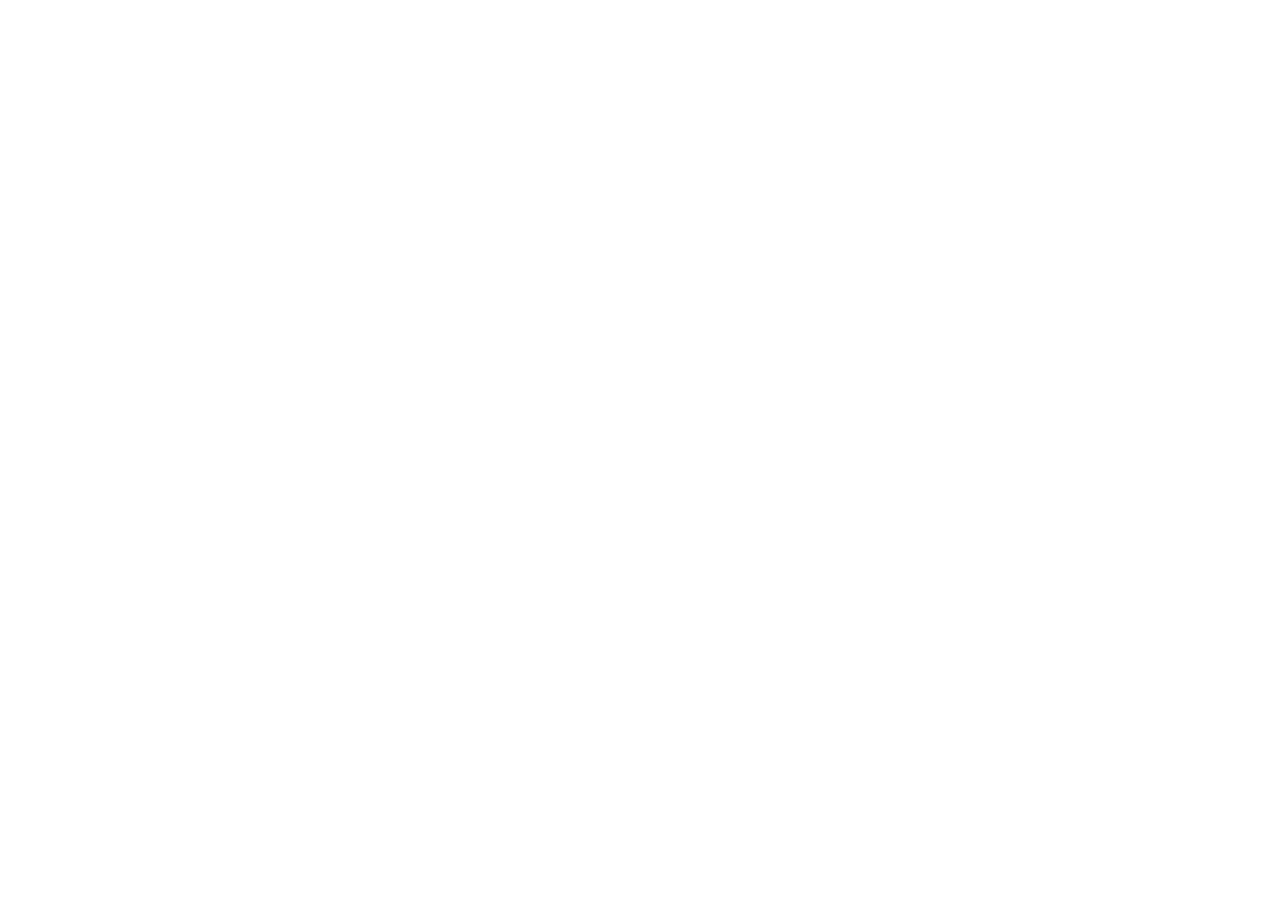
==== commit 3a3dc1d4: "update" ====
--- a/index.html
+++ b/index.html
@@ -1,894 +1,11 @@
 <!DOCTYPE html>
-<!-- data-bs-theme: açık ve koyu modu ayarlar -->
-<html lang="tr" data-bs-theme="light">
-
+<html lang="tr">
 <head>
-    <meta charset="UTF-8">
-    <script>
-        // Bu kod o anki sayfamız için linklerin ana dizinde aranmasını sağlar.
-        const PROJE_KLASORU = "Tekno-Bilim-Dunyasi"; // Proje Klasörü
-
-        const tam_yol = window.location.href; // Dosyanın tam yolu
-
-        // Proje klasörünün başladığı kısım yolun içinde değilse -1 alır
-        const klasor_baslangici = tam_yol.indexOf(PROJE_KLASORU);
-
-        // Proje klasörünün başladığı kısım yolun içindeyse dizini bizim ana dizinimize ayarlar
-        if (klasor_baslangici !== -1) {
-            const ana_dizin = tam_yol.substring(0, klasor_baslangici + PROJE_KLASORU.length) + "/";
-            document.write('<base href="' + ana_dizin + '">');
-        }
-    </script>
-
-    <meta name="viewport" content="width=device-width, initial-scale=1.0">
-
-    <!-- Bootstrap CSS'i -->
-    <link href="https://cdn.jsdelivr.net/npm/bootstrap@5.3.3/dist/css/bootstrap.min.css" rel="stylesheet"
-        crossorigin="anonymous">
-
-    <!-- İkonlar için Bootstrap Icons -->
-    <link rel="stylesheet" href="https://cdn.jsdelivr.net/npm/bootstrap-icons@1.11.3/font/bootstrap-icons.min.css">
-
-    <!-- Kendi harici CSS dosyamız -->
-    <link rel="stylesheet" href="css/style.css">
-
-    <!-- Bootstrap JS'i -->
-    <script src="https://cdn.jsdelivr.net/npm/bootstrap@5.3.3/dist/js/bootstrap.bundle.min.js"
-        crossorigin="anonymous" defer></script>
-
-    <!-- Kendi harici JS dosyamız -->
-    <script src="js/main.js" defer></script>
-
-    <title>Tekno Bilim Dünyası</title>
+  <meta charset="UTF-8">
+  <meta name="viewport" content="width=device-width, initial-scale=1.0">
+  <title>Hakkımızda – TeknoBilim Dünyası</title>
 </head>
-
 <body>
 
-    <!--
-         header alanı
-         sticky-top: header sürekli ekranın üstünde kalır
-    -->
-    <header class="sticky-top SiteHeader">
-
-        <!--
-            Büyük ekran (d-none d-lg-block)
-            d-none: Küçük ekranlarda gizler
-            d-lg-block: 992px ve üzeri ekranlarda gösterir
-        -->
-        <div class="d-none d-lg-block">
-
-            <!-- header ın -->
-            <div class="UstCubuk py-2">
-                <!-- d-flex justify-content-end: İçerideki tüm öğeleri sağa yaslar -->
-                <div class="container d-flex justify-content-end align-items-center gap-2">
-
-                    <!-- Arama Alanı: Input, büyüteç butonunun SOLUNDA yer alır -->
-                    <form id="masaustu_arama_formu" class="d-flex align-items-center" role="search">
-                        <!-- Başlangıçta genişliği 0 olan, büyütece basınca sola doğru açılan arama kutusu -->
-                        <input type="search" id="masaustu_arama_input"
-                            class="form-control form-control-sm rounded-pill AramaKutusu"
-                            placeholder="Sitede ara..." aria-label="Sitede ara">
-
-                        <!-- Büyüteç İkon Butonu -->
-                        <button type="button" id="masaustu_arama_butonu"
-                            class="btn btn-sm rounded-circle YuvarlakIkonButon ms-1"
-                            aria-label="Arama kutusunu aç veya kapat">
-                            <i class="bi bi-search"></i>
-                        </button>
-                    </form>
-
-                    <!-- Açık / Koyu Mod Butonu -->
-                    <button type="button" class="btn btn-sm rounded-circle YuvarlakIkonButon TemaDegistirBtn"
-                        aria-label="Temayı değiştir" title="Açık / Koyu Mod">
-                        <i class="bi bi-moon-stars-fill TemaIkonu"></i>
-                    </button>
-
-                    <!-- Giriş Yap Butonu -->
-                    <a href="giris-kayit.html" class="btn btn-sm rounded-pill px-3 fw-semibold GirisButonu">
-                        GİRİŞ YAP
-                    </a>
-
-                </div>
-            </div>
-
-            <!-- 2. BÖLÜM: Ana Navbar (Logo + Sayfa Linkleri) -->
-            <nav class="navbar navbar-expand-lg py-3 AnaNavbar" aria-label="Ana Menü">
-                <div class="container">
-                    <!-- Logo -->
-                    <a class="navbar-brand fw-bold d-flex align-items-center gap-2 MarkaLogo" href="index.html">
-                        <span>Tekno Bilim Dünyası</span>
-                    </a>
-
-                    <!-- Kategoriler | Sayfa Linkleri -->
-                    <ul class="navbar-nav ms-auto align-items-center gap-2 gap-xl-3">
-                        <!-- Kategoriler -->
-                        <li class="nav-item">
-                            <a class="nav-link fw-semibold" href="haber-detay.html">Yapay Zeka</a>
-                        </li>
-                        <li class="nav-item">
-                            <a class="nav-link fw-semibold" href="haber-detay.html">Uzay</a>
-                        </li>
-                        <li class="nav-item">
-                            <a class="nav-link fw-semibold" href="haber-detay.html">Biyoteknoloji</a>
-                        </li>
-                        <li class="nav-item">
-                            <a class="nav-link fw-semibold" href="haber-detay.html">Donanım</a>
-                        </li>
-
-                        <!-- İki grubu ayıran dikey çizgi -->
-                        <li class="nav-item" aria-hidden="true">
-                            <span class="MenuAyraci">|</span>
-                        </li>
-
-                        <!-- Ana Sayfalar -->
-                        <li class="nav-item">
-                            <a class="nav-link active fw-semibold" aria-current="page" href="index.html">Ana Sayfa</a>
-                        </li>
-                        <li class="nav-item">
-                            <a class="nav-link fw-semibold" href="hakkimizda.html">Hakkımızda</a>
-                        </li>
-                        <li class="nav-item">
-                            <a class="nav-link fw-semibold" href="iletisim.html">İletişim</a>
-                        </li>
-                    </ul>
-                </div>
-            </nav>
-
-        </div>
-
-        <!-- =================================================================
-             Küçük ekran (d-lg-none)
-             - d-lg-none: Masaüstünde (992px+) gizle, sadece küçük ekranlarda göster.
-             - Gönderdiğin 1. fotoğraftaki gibi solda logo, sağda 3 yuvarlak buton.
-        ================================================================== -->
-        <div class="d-lg-none MobilHeader py-2">
-            <div class="container d-flex justify-content-between align-items-center">
-
-                <!-- Sol Taraf: Logo -->
-                <a class="navbar-brand fw-bold d-flex align-items-center gap-2 MarkaLogo mb-0" href="index.html">
-                    <span class="fs-5">TBD</span>
-                </a>
-
-                <!-- Sağ Taraf: Yuvarlak İkon Butonları -->
-                <div class="d-flex align-items-center gap-2">
-                    <!-- 1. Yuvarlak Buton: Büyüteç (Mobilde menüdeki arama kutusuna odaklanır veya üstte açılır) -->
-                    <button type="button" class="btn rounded-circle YuvarlakIkonButon"
-                        data-bs-toggle="offcanvas" data-bs-target="#mobil_menu_offcanvas"
-                        aria-label="Arama yap">
-                        <i class="bi bi-search"></i>
-                    </button>
-
-                    <!-- 2. Yuvarlak Buton: Açık / Koyu Mod (Referanstaki zil yerine tema butonu) -->
-                    <button type="button" class="btn rounded-circle YuvarlakIkonButon TemaDegistirBtn"
-                        aria-label="Temayı değiştir">
-                        <i class="bi bi-moon-stars-fill TemaIkonu"></i>
-                    </button>
-
-                    <!-- 3. Yuvarlak Buton: Hamburger Menü (Offcanvas'ı açar) -->
-                    <button type="button" class="btn rounded-circle YuvarlakIkonButon"
-                        data-bs-toggle="offcanvas" data-bs-target="#mobil_menu_offcanvas"
-                        aria-controls="mobil_menu_offcanvas" aria-label="Menüyü aç">
-                        <i class="bi bi-list fs-5"></i>
-                    </button>
-                </div>
-
-            </div>
-        </div>
-
-        <!-- =====================================================================
-             MOBİL AÇILIR MENÜ (BOOTSTRAP OFFCANVAS)
-             - Gönderdiğin 2. fotoğraftaki tam ekran açılan menü yapısı.
-             - offcanvas-end: Sağdan sola doğru kayarak açılır.
-        ====================================================================== -->
-        <div class="offcanvas offcanvas-end MobilOffcanvas" tabindex="-1" id="mobil_menu_offcanvas"
-            aria-labelledby="mobil_menu_baslik">
-    
-            <!-- Üst Satır: Solda GİRİŞ YAP, Sağda GERİ DÖN -->
-            <div class="offcanvas-header d-flex justify-content-between align-items-center px-3 py-3 border-bottom OffcanvasKenarlik">
-                <a href="giris-kayit.html" class="btn rounded-pill px-4 fw-bold OffcanvasGirisButonu">
-                    GİRİŞ YAP
-                </a>
-    
-                <!-- data-bs-dismiss="offcanvas": Tıklandığında menüyü kapatır -->
-                <button type="button" class="btn rounded-pill px-3 fw-semibold OffcanvasGeriButonu"
-                    data-bs-dismiss="offcanvas" aria-label="Menüyü Kapat">
-                    GERİ DÖN
-                </button>
-            </div>
-    
-            <!-- Orta ve Alt Alan: d-flex flex-column sayesinde arama kutusu en alta itilir -->
-            <div class="offcanvas-body d-flex flex-column p-0">
-    
-                <!-- Menü Linkleri (Alt alta, aralarında ince çizgi ile) -->
-                <nav aria-label="Mobil Menü Linkleri">
-                    <ul class="list-unstyled mb-0">
-                        <!-- Ana Sayfalar -->
-                        <li class="border-bottom OffcanvasKenarlik">
-                            <a href="index.html" class="d-block px-4 py-3 text-decoration-none fw-bold OffcanvasLink">Ana Sayfa</a>
-                        </li>
-                        <li class="border-bottom OffcanvasKenarlik">
-                            <a href="hakkimizda.html" class="d-block px-4 py-3 text-decoration-none fw-bold OffcanvasLink">Hakkımızda</a>
-                        </li>
-                        <li class="border-bottom OffcanvasKenarlik">
-                            <a href="iletisim.html" class="d-block px-4 py-3 text-decoration-none fw-bold OffcanvasLink">İletişim</a>
-                        </li>
-
-                        <!-- Kategoriler Başlığı -->
-                        <li class="px-4 pt-3 pb-1 small fw-bold opacity-75">KATEGORİLER</li>
-                        <li class="border-bottom OffcanvasKenarlik">
-                            <a href="haber-detay.html" class="d-block px-4 py-3 text-decoration-none fw-bold OffcanvasLink">Yapay Zeka</a>
-                        </li>
-                        <li class="border-bottom OffcanvasKenarlik">
-                            <a href="haber-detay.html" class="d-block px-4 py-3 text-decoration-none fw-bold OffcanvasLink">Uzay</a>
-                        </li>
-                        <li class="border-bottom OffcanvasKenarlik">
-                            <a href="haber-detay.html" class="d-block px-4 py-3 text-decoration-none fw-bold OffcanvasLink">Biyoteknoloji</a>
-                        </li>
-                        <li class="border-bottom OffcanvasKenarlik">
-                            <a href="haber-detay.html" class="d-block px-4 py-3 text-decoration-none fw-bold OffcanvasLink">Donanım</a>
-                        </li>
-                    </ul>
-                </nav>
-    
-                <!-- En Alt Kısım: mt-auto ile ekranın en altına sabitlenen Arama Kutusu -->
-                <div class="mt-auto p-3 border-top OffcanvasKenarlik">
-                    <form class="input-group" role="search">
-                        <input type="search" class="form-control border-0 py-2" placeholder="Ara ..." aria-label="Ara">
-                        <button class="btn px-4 fw-bold OffcanvasAraButonu" type="submit">ARA</button>
-                    </form>
-                </div>
-    
-            </div>
-        </div>
-    </header>
-
-    <main>
-        <!-- ÜST MANŞET CAROUSEL (1 Büyük + 4 Küçük Overlay Card) -->
-        <section id="manset_bolumu" class="py-4">
-            <div class="container">
-
-                <div id="manset_grid_carousel" class="carousel slide position-relative" data-bs-ride="carousel">
-
-                    <div class="carousel-inner">
-
-                        <!-- ==================== 1. SLAYT (5 HABER) ==================== -->
-                        <div class="carousel-item active" data-bs-interval="6000">
-                            <div class="row g-2">
-
-                                <!-- SOLDAKİ (MOBİLDE ÜSTTEKİ) BÜYÜK HABER KARTI -->
-                                <div class="col-12 col-lg-6">
-                                    <article class="card text-bg-dark border-0 shadow-sm MansetKart MansetBuyuk">
-                                        <img src="https://images.unsplash.com/photo-1677442136019-21780ecad995?auto=format&fit=crop&w=1000&q=80"
-                                            class="card-img MansetGorsel" alt="Yapay zeka sinir ağları">
-
-                                        <div class="card-img-overlay d-flex flex-column justify-content-end MansetOverlay">
-                                            <div class="mb-2">
-                                                <span class="badge EditorRozet text-uppercase px-2 py-1">Yapay Zeka</span>
-                                            </div>
-                                            <h2 class="card-title fw-bold mb-2 MansetBaslikBuyuk">
-                                                <a href="haber-detay.html" class="text-white text-decoration-none stretched-link">
-                                                    Kuantum Destekli Yapay Zeka Modelleri Bilimsel Keşifleri Hızlandırıyor
-                                                </a>
-                                            </h2>
-                                            <!-- Büyük kartta yer bol olduğu için özet ve yazar da var -->
-                                            <p class="card-text EditorOzet d-none d-sm-block mb-2">
-                                                Yeni hibrit mimari sayesinde aylarca süren moleküler simülasyonlar artık dakikalar içinde tamamlanabiliyor.
-                                            </p>
-                                            <div class="d-flex align-items-center gap-2 mt-1">
-                                                <span class="YazarYuvarlakLogo">T</span>
-                                                <span class="small fw-semibold text-white">Tekno Bilim</span>
-                                            </div>
-                                        </div>
-                                    </article>
-                                </div>
-
-                                <!-- SAĞDAKİ (MOBİLDE ALTTAKİ) 4 KÜÇÜK HABER KARTI -->
-                                <div class="col-12 col-lg-6">
-                                    <div class="row g-2">
-
-                                        <!-- Küçük Kart 1 -->
-                                        <div class="col-6">
-                                            <article class="card text-bg-dark border-0 shadow-sm MansetKart MansetKucuk">
-                                                <img src="https://images.unsplash.com/photo-1446776811953-b23d57bd21aa?auto=format&fit=crop&w=600&q=80"
-                                                    class="card-img MansetGorsel" alt="Uzaydan Dünya görünümü">
-                                                <div class="card-img-overlay d-flex flex-column justify-content-end MansetOverlayKucuk">
-                                                    <div class="mb-1">
-                                                        <span class="badge EditorRozet text-uppercase px-2 py-1">Uzay</span>
-                                                    </div>
-                                                    <h3 class="card-title fw-bold mb-0 MansetBaslikKucuk">
-                                                        <a href="haber-detay.html" class="text-white text-decoration-none stretched-link">
-                                                            Derin Uzay Teleskopları Yaşanabilir Bölgede Yeni Gezegen Buldu
-                                                        </a>
-                                                    </h3>
-                                                </div>
-                                            </article>
-                                        </div>
-
-                                        <!-- Küçük Kart 2 -->
-                                        <div class="col-6">
-                                            <article class="card text-bg-dark border-0 shadow-sm MansetKart MansetKucuk">
-                                                <img src="https://images.unsplash.com/photo-1518770660439-4636190af475?auto=format&fit=crop&w=600&q=80"
-                                                    class="card-img MansetGorsel" alt="Mikroçip ve devre kartı">
-                                                <div class="card-img-overlay d-flex flex-column justify-content-end MansetOverlayKucuk">
-                                                    <div class="mb-1">
-                                                        <span class="badge EditorRozet text-uppercase px-2 py-1">Donanım</span>
-                                                    </div>
-                                                    <h3 class="card-title fw-bold mb-0 MansetBaslikKucuk">
-                                                        <a href="haber-detay.html" class="text-white text-decoration-none stretched-link">
-                                                            Işıkla Çalışan Fotonik İşlemciler Silikon Çağının Sınırlarını Zorluyor
-                                                        </a>
-                                                    </h3>
-                                                </div>
-                                            </article>
-                                        </div>
-
-                                        <!-- Küçük Kart 3 -->
-                                        <div class="col-6">
-                                            <article class="card text-bg-dark border-0 shadow-sm MansetKart MansetKucuk">
-                                                <img src="https://images.unsplash.com/photo-1532187863486-abf9dbad1b69?auto=format&fit=crop&w=600&q=80"
-                                                    class="card-img MansetGorsel" alt="Biyoteknoloji laboratuvarı">
-                                                <div class="card-img-overlay d-flex flex-column justify-content-end MansetOverlayKucuk">
-                                                    <div class="mb-1">
-                                                        <span class="badge EditorRozet text-uppercase px-2 py-1">Biyoteknoloji</span>
-                                                    </div>
-                                                    <h3 class="card-title fw-bold mb-0 MansetBaslikKucuk">
-                                                        <a href="haber-detay.html" class="text-white text-decoration-none stretched-link">
-                                                            CRISPR Gen Düzenlemesinde Hata Payı Sıfıra Yaklaştı
-                                                        </a>
-                                                    </h3>
-                                                </div>
-                                            </article>
-                                        </div>
-
-                                        <!-- Küçük Kart 4 -->
-                                        <div class="col-6">
-                                            <article class="card text-bg-dark border-0 shadow-sm MansetKart MansetKucuk">
-                                                <img src="https://images.unsplash.com/photo-1485827404703-89b55fcc595e?auto=format&fit=crop&w=600&q=80"
-                                                    class="card-img MansetGorsel" alt="İnsansı robot prototipi">
-                                                <div class="card-img-overlay d-flex flex-column justify-content-end MansetOverlayKucuk">
-                                                    <div class="mb-1">
-                                                        <span class="badge EditorRozet text-uppercase px-2 py-1">Robotik</span>
-                                                    </div>
-                                                    <h3 class="card-title fw-bold mb-0 MansetBaslikKucuk">
-                                                        <a href="haber-detay.html" class="text-white text-decoration-none stretched-link">
-                                                            Dokunma Sensörlü Yeni Nesil Otonom Robot Eller Tanıtıldı
-                                                        </a>
-                                                    </h3>
-                                                </div>
-                                            </article>
-                                        </div>
-
-                                    </div>
-                                </div>
-
-                            </div>
-                        </div>
-
-                        <!-- ==================== 2. SLAYT (5 HABER) ==================== -->
-                        <div class="carousel-item" data-bs-interval="6000">
-                            <div class="row g-2">
-
-                                <!-- Büyük Kart -->
-                                <div class="col-12 col-lg-6">
-                                    <article class="card text-bg-dark border-0 shadow-sm MansetKart MansetBuyuk">
-                                        <img src="https://images.unsplash.com/photo-1509391366360-2e959784a276?auto=format&fit=crop&w=1000&q=80"
-                                            class="card-img MansetGorsel" alt="Güneş panelleri">
-
-                                        <div class="card-img-overlay d-flex flex-column justify-content-end MansetOverlay">
-                                            <div class="mb-2">
-                                                <span class="badge EditorRozet text-uppercase px-2 py-1">Enerji</span>
-                                            </div>
-                                            <h2 class="card-title fw-bold mb-2 MansetBaslikBuyuk">
-                                                <a href="haber-detay.html" class="text-white text-decoration-none stretched-link">
-                                                    Perovskit Güneş Hücrelerinde Verimlilik Rekoru %34'ü Aştı
-                                                </a>
-                                            </h2>
-                                            <p class="card-text EditorOzet d-none d-sm-block mb-2">
-                                                Esnek ve düşük maliyetli yeni nesil paneller kapalı havalarda bile yüksek enerji üretimi sağlıyor.
-                                            </p>
-                                            <div class="d-flex align-items-center gap-2 mt-1">
-                                                <span class="YazarYuvarlakLogo">T</span>
-                                                <span class="small fw-semibold text-white">Tekno Bilim</span>
-                                            </div>
-                                        </div>
-                                    </article>
-                                </div>
-
-                                <!-- 4 Küçük Kart -->
-                                <div class="col-12 col-lg-6">
-                                    <div class="row g-2">
-
-                                        <div class="col-6">
-                                            <article class="card text-bg-dark border-0 shadow-sm MansetKart MansetKucuk">
-                                                <img src="https://images.unsplash.com/photo-1526374965328-7f61d4dc18c5?auto=format&fit=crop&w=600&q=80"
-                                                    class="card-img MansetGorsel" alt="Siber güvenlik kodları">
-                                                <div class="card-img-overlay d-flex flex-column justify-content-end MansetOverlayKucuk">
-                                                    <div class="mb-1">
-                                                        <span class="badge EditorRozet text-uppercase px-2 py-1">Güvenlik</span>
-                                                    </div>
-                                                    <h3 class="card-title fw-bold mb-0 MansetBaslikKucuk">
-                                                        <a href="haber-detay.html" class="text-white text-decoration-none stretched-link">
-                                                            Kuantum Sonrası Şifreleme Standartları Yaygınlaşıyor
-                                                        </a>
-                                                    </h3>
-                                                </div>
-                                            </article>
-                                        </div>
-
-                                        <div class="col-6">
-                                            <article class="card text-bg-dark border-0 shadow-sm MansetKart MansetKucuk">
-                                                <img src="https://images.unsplash.com/photo-1614728894747-a83421e2b9c9?auto=format&fit=crop&w=600&q=80"
-                                                    class="card-img MansetGorsel" alt="Mars yüzeyi">
-                                                <div class="card-img-overlay d-flex flex-column justify-content-end MansetOverlayKucuk">
-                                                    <div class="mb-1">
-                                                        <span class="badge EditorRozet text-uppercase px-2 py-1">Uzay</span>
-                                                    </div>
-                                                    <h3 class="card-title fw-bold mb-0 MansetBaslikKucuk">
-                                                        <a href="haber-detay.html" class="text-white text-decoration-none stretched-link">
-                                                            Ay'ın Güney Kutbunda Araştırma Üssü Testleri Başladı
-                                                        </a>
-                                                    </h3>
-                                                </div>
-                                            </article>
-                                        </div>
-
-                                        <div class="col-6">
-                                            <article class="card text-bg-dark border-0 shadow-sm MansetKart MansetKucuk">
-                                                <img src="https://images.unsplash.com/photo-1555949963-ff9fe0c870eb?auto=format&fit=crop&w=600&q=80"
-                                                    class="card-img MansetGorsel" alt="Yazılım geliştirme ekranı">
-                                                <div class="card-img-overlay d-flex flex-column justify-content-end MansetOverlayKucuk">
-                                                    <div class="mb-1">
-                                                        <span class="badge EditorRozet text-uppercase px-2 py-1">Yazılım</span>
-                                                    </div>
-                                                    <h3 class="card-title fw-bold mb-0 MansetBaslikKucuk">
-                                                        <a href="haber-detay.html" class="text-white text-decoration-none stretched-link">
-                                                            WebAssembly 3.0 ile Tarayıcı Tabanlı Simülasyonlar Hızlanıyor
-                                                        </a>
-                                                    </h3>
-                                                </div>
-                                            </article>
-                                        </div>
-
-                                        <div class="col-6">
-                                            <article class="card text-bg-dark border-0 shadow-sm MansetKart MansetKucuk">
-                                                <img src="https://images.unsplash.com/photo-1451187580459-43490279c0fa?auto=format&fit=crop&w=600&q=80"
-                                                    class="card-img MansetGorsel" alt="Uydu iletişim ağları">
-                                                <div class="card-img-overlay d-flex flex-column justify-content-end MansetOverlayKucuk">
-                                                    <div class="mb-1">
-                                                        <span class="badge EditorRozet text-uppercase px-2 py-1">İletişim</span>
-                                                    </div>
-                                                    <h3 class="card-title fw-bold mb-0 MansetBaslikKucuk">
-                                                        <a href="haber-detay.html" class="text-white text-decoration-none stretched-link">
-                                                            6G Protokolleri ve Uydu Ağları Tek Çatı Altında Birleşiyor
-                                                        </a>
-                                                    </h3>
-                                                </div>
-                                            </article>
-                                        </div>
-
-                                    </div>
-                                </div>
-
-                            </div>
-                        </div>
-
-                    </div>
-
-                    <!-- Sol ve sağ kaydırma okları -->
-                    <button class="MansetOkButonu MansetOkSol" type="button"
-                        data-bs-target="#manset_grid_carousel" data-bs-slide="prev" aria-label="Önceki slayt">
-                        <i class="bi bi-arrow-left"></i>
-                    </button>
-
-                    <button class="MansetOkButonu MansetOkSag" type="button"
-                        data-bs-target="#manset_grid_carousel" data-bs-slide="next" aria-label="Sonraki slayt">
-                        <i class="bi bi-arrow-right"></i>
-                    </button>
-
-                </div>
-
-            </div>
-        </section>
-
-        <!-- SON YAZILAR BÖLÜMÜ (Tablo yapısıyla) -->
-        <section id="son_yazilar_bolumu" class="py-5">
-            <div class="container">
-
-                <!-- Bölüm Başlığı (Altındaki yarım vurgulu çizgi CSS ile veriliyor) -->
-                <div class="BolumBaslikKutusu mb-4">
-                    <h2 class="h5 fw-bold text-uppercase mb-2">Son Yazılar</h2>
-                </div>
-
-                <!--
-                    Tablo yapısı:
-                    Her satır (<tr>) bir haberi temsil ediyor.
-                    Sol hücrede (<td>) görsel, sağ hücrede haberin tüm detayları var.
-                -->
-                <table class="table align-middle SonYazilarTablo">
-                    <tbody>
-
-                        <!-- 1. HABER SATIRI -->
-                        <tr>
-                            <!-- Sol Hücre: Haber Görseli -->
-                            <td class="TabloGorselHucre">
-                                <a href="haber-detay.html">
-                                    <img src="https://images.unsplash.com/photo-1526374965328-7f61d4dc18c5?auto=format&fit=crop&w=600&q=80"
-                                        class="rounded-3 TabloGorsel" alt="Siber güvenlik görseli">
-                                </a>
-                            </td>
-
-                            <!-- Sağ Hücre: Tarih, Başlık, Özet, Yazar ve Buton -->
-                            <td class="TabloIcerikHucre">
-                                <!-- Üst bilgi satırı: Zaman ve okunma sayısı -->
-                                <div class="d-flex align-items-center gap-3 small TabloMeta mb-2">
-                                    <span><i class="bi bi-clock me-1"></i>1 gün önce</span>
-                                    <span><i class="bi bi-eye me-1"></i>119</span>
-                                </div>
-
-                                <!-- Haber Başlığı -->
-                                <h3 class="h5 fw-bold mb-2">
-                                    <a href="haber-detay.html" class="text-decoration-none TabloBaslikLink">
-                                        Büyük Finans Kuruluşuna Siber Saldırı: 16.000'den Fazla Verinin Risk Altında Olduğu Açıklandı
-                                    </a>
-                                </h3>
-
-                                <!-- Kısa Özet -->
-                                <p class="small TabloOzet mb-3">
-                                    Siber güvenlik ekipleri, dış hizmet sağlayıcıları üzerinden sızıldığı düşünülen veri ihlalini soruşturuyor. Olay, kurumların üçüncü parti yazılımlara olan bağımlılığını yeniden gündeme getirdi...
-                                </p>
-
-                                <!-- Alt Satır: Solda yazar/site rozeti, sağda Devamını Oku butonu -->
-                                <div class="d-flex justify-content-between align-items-center flex-wrap gap-2">
-                                    <div class="d-flex align-items-center gap-2">
-                                        <span class="YazarYuvarlakLogo">T</span>
-                                        <span class="fw-semibold small">Tekno Bilim</span>
-                                    </div>
-
-                                    <a href="haber-detay.html" class="btn btn-sm px-3 py-2 fw-semibold DevaminiOkuBtn">
-                                        DEVAMINI OKU
-                                    </a>
-                                </div>
-                            </td>
-                        </tr>
-
-                        <!-- 2. HABER SATIRI -->
-                        <tr>
-                            <td class="TabloGorselHucre">
-                                <a href="haber-detay.html">
-                                    <img src="https://images.unsplash.com/photo-1473341304170-971dccb5ac1e?auto=format&fit=crop&w=600&q=80"
-                                        class="rounded-3 TabloGorsel" alt="Taşınabilir enerji reaktörü görseli">
-                                </a>
-                            </td>
-
-                            <td class="TabloIcerikHucre">
-                                <div class="d-flex align-items-center gap-3 small TabloMeta mb-2">
-                                    <span><i class="bi bi-clock me-1"></i>1 gün önce</span>
-                                    <span><i class="bi bi-eye me-1"></i>98</span>
-                                </div>
-
-                                <h3 class="h5 fw-bold mb-2">
-                                    <a href="haber-detay.html" class="text-decoration-none TabloBaslikLink">
-                                        Taşınabilir Mikro Nükleer Reaktörler Seri Üretime Hazırlanıyor
-                                    </a>
-                                </h3>
-
-                                <p class="small TabloOzet mb-3">
-                                    Yeni nesil kompakt reaktörler, enerji altyapısının ulaşamadığı bölgelerde ve afet alanlarında kesintisiz elektrik sağlamak için tırlarla taşınabilecek boyuta indirildi...
-                                </p>
-
-                                <div class="d-flex justify-content-between align-items-center flex-wrap gap-2">
-                                    <div class="d-flex align-items-center gap-2">
-                                        <span class="YazarYuvarlakLogo">T</span>
-                                        <span class="fw-semibold small">Tekno Bilim</span>
-                                    </div>
-
-                                    <a href="haber-detay.html" class="btn btn-sm px-3 py-2 fw-semibold DevaminiOkuBtn">
-                                        DEVAMINI OKU
-                                    </a>
-                                </div>
-                            </td>
-                        </tr>
-
-                        <!-- 3. HABER SATIRI -->
-                        <tr>
-                            <td class="TabloGorselHucre">
-                                <a href="haber-detay.html">
-                                    <img src="https://images.unsplash.com/photo-1677442136019-21780ecad995?auto=format&fit=crop&w=600&q=80"
-                                        class="rounded-3 TabloGorsel" alt="Yapay zeka asistan görseli">
-                                </a>
-                            </td>
-
-                            <td class="TabloIcerikHucre">
-                                <div class="d-flex align-items-center gap-3 small TabloMeta mb-2">
-                                    <span><i class="bi bi-clock me-1"></i>2 gün önce</span>
-                                    <span><i class="bi bi-eye me-1"></i>145</span>
-                                </div>
-
-                                <h3 class="h5 fw-bold mb-2">
-                                    <a href="haber-detay.html" class="text-decoration-none TabloBaslikLink">
-                                        Otonom Yapay Zeka Ajanları Tarayıcı Üzerinde Görev Almaya Başladı
-                                    </a>
-                                </h3>
-
-                                <p class="small TabloOzet mb-3">
-                                    Kullanıcı müdahalesi olmadan araştırma yapabilen, form doldurabilen ve günlük iş akışlarını planlayabilen yeni nesil asistanların ilk kapalı testleri başladı...
-                                </p>
-
-                                <div class="d-flex justify-content-between align-items-center flex-wrap gap-2">
-                                    <div class="d-flex align-items-center gap-2">
-                                        <span class="YazarYuvarlakLogo">T</span>
-                                        <span class="fw-semibold small">Tekno Bilim</span>
-                                    </div>
-
-                                    <a href="haber-detay.html" class="btn btn-sm px-3 py-2 fw-semibold DevaminiOkuBtn">
-                                        DEVAMINI OKU
-                                    </a>
-                                </div>
-                            </td>
-                        </tr>
-
-                    </tbody>
-                </table>
-
-            </div>
-        </section>
-
-        <!-- EDİTÖRÜN SEÇİMİ CAROUSELİ (Özetli Overlay Card) -->
-        <section id="editorun_secimi_bolumu" class="py-5">
-            <div class="container">
-
-                <div class="d-flex justify-content-between align-items-end BolumBaslikKutusu mb-4 pb-2">
-                    <h2 class="h5 fw-bold text-uppercase mb-0">Editörün Seçimi</h2>
-
-                    <div class="d-flex gap-2">
-                        <button type="button" class="btn rounded-circle YuvarlakIkonButon"
-                            data-bs-target="#editor_secimi_carousel" data-bs-slide="prev"
-                            aria-label="Önceki seçkiler">
-                            <i class="bi bi-chevron-left"></i>
-                        </button>
-                        <button type="button" class="btn rounded-circle YuvarlakIkonButon"
-                            data-bs-target="#editor_secimi_carousel" data-bs-slide="next"
-                            aria-label="Sonraki seçkiler">
-                            <i class="bi bi-chevron-right"></i>
-                        </button>
-                    </div>
-                </div>
-
-                <div id="editor_secimi_carousel" class="carousel slide" data-bs-ride="false">
-                    <div class="carousel-inner">
-
-                        <!-- ==================== 1. GRUP (3 KART) ==================== -->
-                        <div class="carousel-item active">
-                            <div class="row row-cols-1 row-cols-md-3 g-3">
-
-                                <!-- Kart 1 -->
-                                <div class="col">
-                                    <article class="card text-bg-dark border-0 shadow-sm EditorKart">
-                                        <img src="https://images.unsplash.com/photo-1507413245164-6160d8298b31?auto=format&fit=crop&w=700&q=80"
-                                            class="card-img EditorGorsel" alt="Laboratuvarda mikroskop incelemesi">
-
-                                        <div class="card-img-overlay d-flex flex-column justify-content-end EditorOverlay">
-                                            <div class="mb-2">
-                                                <span class="badge EditorRozet text-uppercase px-2 py-1">Nörobilim</span>
-                                            </div>
-                                            <h3 class="card-title h5 fw-bold mb-2">
-                                                <a href="haber-detay.html" class="text-white text-decoration-none stretched-link">
-                                                    Beyin-Bilgisayar Arayüzleri Konuşma Engelli Bireylere Umut Oluyor
-                                                </a>
-                                            </h3>
-                                            <!-- Eklenen haber özeti -->
-                                            <p class="card-text EditorOzet mb-2">
-                                                Düşünce sinyallerini milisaniyeler içinde metne ve sese çeviren yeni nesil başlıklar klinik testlerde.
-                                            </p>
-                                            <div class="d-flex align-items-center gap-2 mt-1">
-                                                <span class="YazarYuvarlakLogo">T</span>
-                                                <span class="small fw-semibold text-white">Tekno Bilim</span>
-                                            </div>
-                                        </div>
-                                    </article>
-                                </div>
-
-                                <!-- Kart 2 -->
-                                <div class="col">
-                                    <article class="card text-bg-dark border-0 shadow-sm EditorKart">
-                                        <img src="https://images.unsplash.com/photo-1581091226825-a6a2a5aee158?auto=format&fit=crop&w=700&q=80"
-                                            class="card-img EditorGorsel" alt="Mühendislik laboratuvarı">
-
-                                        <div class="card-img-overlay d-flex flex-column justify-content-end EditorOverlay">
-                                            <div class="mb-2">
-                                                <span class="badge EditorRozet text-uppercase px-2 py-1">Malzeme Bilimi</span>
-                                            </div>
-                                            <h3 class="card-title h5 fw-bold mb-2">
-                                                <a href="haber-detay.html" class="text-white text-decoration-none stretched-link">
-                                                    Kendi Kendini Onaran Akıllı Polimerler Havacılıkta Kullanılacak
-                                                </a>
-                                            </h3>
-                                            <p class="card-text EditorOzet mb-2">
-                                                Mikro çatlakları ısı tepkimesiyle kendiliğinden kapatan kompozit yüzeylerin dayanıklılık testleri bitti.
-                                            </p>
-                                            <div class="d-flex align-items-center gap-2 mt-1">
-                                                <span class="YazarYuvarlakLogo">T</span>
-                                                <span class="small fw-semibold text-white">Tekno Bilim</span>
-                                            </div>
-                                        </div>
-                                    </article>
-                                </div>
-
-                                <!-- Kart 3 -->
-                                <div class="col">
-                                    <article class="card text-bg-dark border-0 shadow-sm EditorKart">
-                                        <img src="https://images.unsplash.com/photo-1451187580459-43490279c0fa?auto=format&fit=crop&w=700&q=80"
-                                            class="card-img EditorGorsel" alt="Uydu iletişim ağları">
-
-                                        <div class="card-img-overlay d-flex flex-column justify-content-end EditorOverlay">
-                                            <div class="mb-2">
-                                                <span class="badge EditorRozet text-uppercase px-2 py-1">İletişim</span>
-                                            </div>
-                                            <h3 class="card-title h5 fw-bold mb-2">
-                                                <a href="haber-detay.html" class="text-white text-decoration-none stretched-link">
-                                                    6G Protokolleri ve Alçak Yörünge Uydu Ağlarının Birleşimi
-                                                </a>
-                                            </h3>
-                                            <p class="card-text EditorOzet mb-2">
-                                                Okyanus ortasından kutuplara kadar kesintisiz terabit hızında veri aktarımı nasıl mümkün olacak?
-                                            </p>
-                                            <div class="d-flex align-items-center gap-2 mt-1">
-                                                <span class="YazarYuvarlakLogo">T</span>
-                                                <span class="small fw-semibold text-white">Tekno Bilim</span>
-                                            </div>
-                                        </div>
-                                    </article>
-                                </div>
-
-                            </div>
-                        </div>
-
-                        <!-- ==================== 2. GRUP (3 KART) ==================== -->
-                        <div class="carousel-item">
-                            <div class="row row-cols-1 row-cols-md-3 g-3">
-
-                                <!-- Kart 4 -->
-                                <div class="col">
-                                    <article class="card text-bg-dark border-0 shadow-sm EditorKart">
-                                        <img src="https://images.unsplash.com/photo-1576086213369-97a306d36557?auto=format&fit=crop&w=700&q=80"
-                                            class="card-img EditorGorsel" alt="DNA sarmalı ve moleküler model">
-
-                                        <div class="card-img-overlay d-flex flex-column justify-content-end EditorOverlay">
-                                            <div class="mb-2">
-                                                <span class="badge EditorRozet text-uppercase px-2 py-1">Veri Depolama</span>
-                                            </div>
-                                            <h3 class="card-title h5 fw-bold mb-2">
-                                                <a href="haber-detay.html" class="text-white text-decoration-none stretched-link">
-                                                    Sentetik DNA İçinde Yüzlerce Yıl Saklanabilen Dijital Arşivler
-                                                </a>
-                                            </h3>
-                                            <p class="card-text EditorOzet mb-2">
-                                                Bir gram DNA molekülüne yüzlerce petabayt veriyi hatasız yazabilen yeni mikroakışkan çipler geliştirildi.
-                                            </p>
-                                            <div class="d-flex align-items-center gap-2 mt-1">
-                                                <span class="YazarYuvarlakLogo">T</span>
-                                                <span class="small fw-semibold text-white">Tekno Bilim</span>
-                                            </div>
-                                        </div>
-                                    </article>
-                                </div>
-
-                                <!-- Kart 5 -->
-                                <div class="col">
-                                    <article class="card text-bg-dark border-0 shadow-sm EditorKart">
-                                        <img src="https://images.unsplash.com/photo-1581092160607-ee22621dd758?auto=format&fit=crop&w=700&q=80"
-                                            class="card-img EditorGorsel" alt="Elektronik test cihazı">
-
-                                        <div class="card-img-overlay d-flex flex-column justify-content-end EditorOverlay">
-                                            <div class="mb-2">
-                                                <span class="badge EditorRozet text-uppercase px-2 py-1">Donanım</span>
-                                            </div>
-                                            <h3 class="card-title h5 fw-bold mb-2">
-                                                <a href="haber-detay.html" class="text-white text-decoration-none stretched-link">
-                                                    Nöromorfik Çipler İnsan Beyninin Enerji Verimliliğini Taklit Ediyor
-                                                </a>
-                                            </h3>
-                                            <p class="card-text EditorOzet mb-2">
-                                                Sadece uyaran geldiğinde enerji harcayan olay tabanlı işlemciler akıllı cihazların pil ömrünü katlıyor.
-                                            </p>
-                                            <div class="d-flex align-items-center gap-2 mt-1">
-                                                <span class="YazarYuvarlakLogo">T</span>
-                                                <span class="small fw-semibold text-white">Tekno Bilim</span>
-                                            </div>
-                                        </div>
-                                    </article>
-                                </div>
-
-                                <!-- Kart 6 -->
-                                <div class="col">
-                                    <article class="card text-bg-dark border-0 shadow-sm EditorKart">
-                                        <img src="https://images.unsplash.com/photo-1462331940025-496dfbfc7564?auto=format&fit=crop&w=700&q=80"
-                                            class="card-img EditorGorsel" alt="Galaksi bulutsusu">
-
-                                        <div class="card-img-overlay d-flex flex-column justify-content-end EditorOverlay">
-                                            <div class="mb-2">
-                                                <span class="badge EditorRozet text-uppercase px-2 py-1">Astrofizik</span>
-                                            </div>
-                                            <h3 class="card-title h5 fw-bold mb-2">
-                                                <a href="haber-detay.html" class="text-white text-decoration-none stretched-link">
-                                                    Karanlık Maddenin Evrendeki Dağılımını Gösteren En Detaylı Harita
-                                                </a>
-                                            </h3>
-                                            <p class="card-text EditorOzet mb-2">
-                                                Kütleçekimsel mercekleme verileriyle oluşturulan 3 boyutlu kozmik ağ modeli neleri ortaya çıkardı?
-                                            </p>
-                                            <div class="d-flex align-items-center gap-2 mt-1">
-                                                <span class="YazarYuvarlakLogo">T</span>
-                                                <span class="small fw-semibold text-white">Tekno Bilim</span>
-                                            </div>
-                                        </div>
-                                    </article>
-                                </div>
-
-                            </div>
-                        </div>
-
-                    </div>
-                </div>
-
-            </div>
-        </section>
-    </main>
-
-    <!-- FOOTER (ALT BİLGİ) -->
-    <footer class="SiteFooter pt-5 pb-4 mt-4">
-        <div class="container">
-            <div class="row g-4 pb-4 border-bottom FooterKenarlik">
-
-                <!-- 1. Sütun: Logo ve kısa açıklama -->
-                <div class="col-lg-5">
-                    <a href="index.html" class="d-inline-flex align-items-center gap-2 text-decoration-none fw-bold fs-5 mb-3 MarkaLogo">
-                        <span>Tekno Bilim Dünyası</span>
-                    </a>
-                    <p class="small mb-0">
-                        Bilim, teknoloji, uzay ve mühendislik dünyasından en güncel gelişmeleri sade ve anlaşılır bir dille aktaran dijital yayın platformu.
-                    </p>
-                </div>
-
-                <!-- 2. Sütun: Sayfa Linkleri -->
-                <div class="col-6 col-lg-3">
-                    <h3 class="h6 fw-bold mb-3">Sayfalar</h3>
-                    <!-- list-unstyled: Liste başındaki siyah noktaları kaldırır -->
-                    <ul class="list-unstyled d-flex flex-column gap-2 small mb-0">
-                        <li><a href="index.html" class="FooterLink">Ana Sayfa</a></li>
-                        <li><a href="hakkimizda.html" class="FooterLink">Hakkımızda</a></li>
-                        <li><a href="iletisim.html" class="FooterLink">İletişim</a></li>
-                        <li><a href="giris-kayit.html" class="FooterLink">Giriş Yap / Kayıt Ol</a></li>
-                    </ul>
-                </div>
-
-                <!-- 3. Sütun: Kategoriler -->
-                <div class="col-6 col-lg-4">
-                    <h3 class="h6 fw-bold mb-3">Kategoriler</h3>
-                    <ul class="list-unstyled d-flex flex-column gap-2 small mb-0">
-                        <li><a href="haber-detay.html" class="FooterLink">Yapay Zeka</a></li>
-                        <li><a href="haber-detay.html" class="FooterLink">Uzay ve Astronomi</a></li>
-                        <li><a href="haber-detay.html" class="FooterLink">Biyoteknoloji</a></li>
-                        <li><a href="haber-detay.html" class="FooterLink">Donanım ve Yazılım</a></li>
-                    </ul>
-                </div>
-
-            </div>
-
-            <!-- En alt telif satırı -->
-            <div class="pt-3 d-flex flex-column flex-sm-row justify-content-between align-items-center gap-2 small">
-                <span>&copy; 2026 Tekno Bilim Dünyası. Tüm hakları saklıdır.</span>
-                <span>Kırklareli Üniversitesi Yazılım Mühendisliği</span>
-            </div>
-        </div>
-    </footer>
-
-    <!-- YUKARI ÇIK BUTONU (Aşağı inince JS ile görünür olur) -->
-    <button type="button" id="yukari_cik_butonu" class="btn rounded-circle shadow YukariCikBtn"
-        aria-label="Sayfanın en üstüne çık" title="Yukarı Çık">
-        <i class="bi bi-arrow-up fs-5"></i>
-    </button>
-
 </body>
-
 </html>
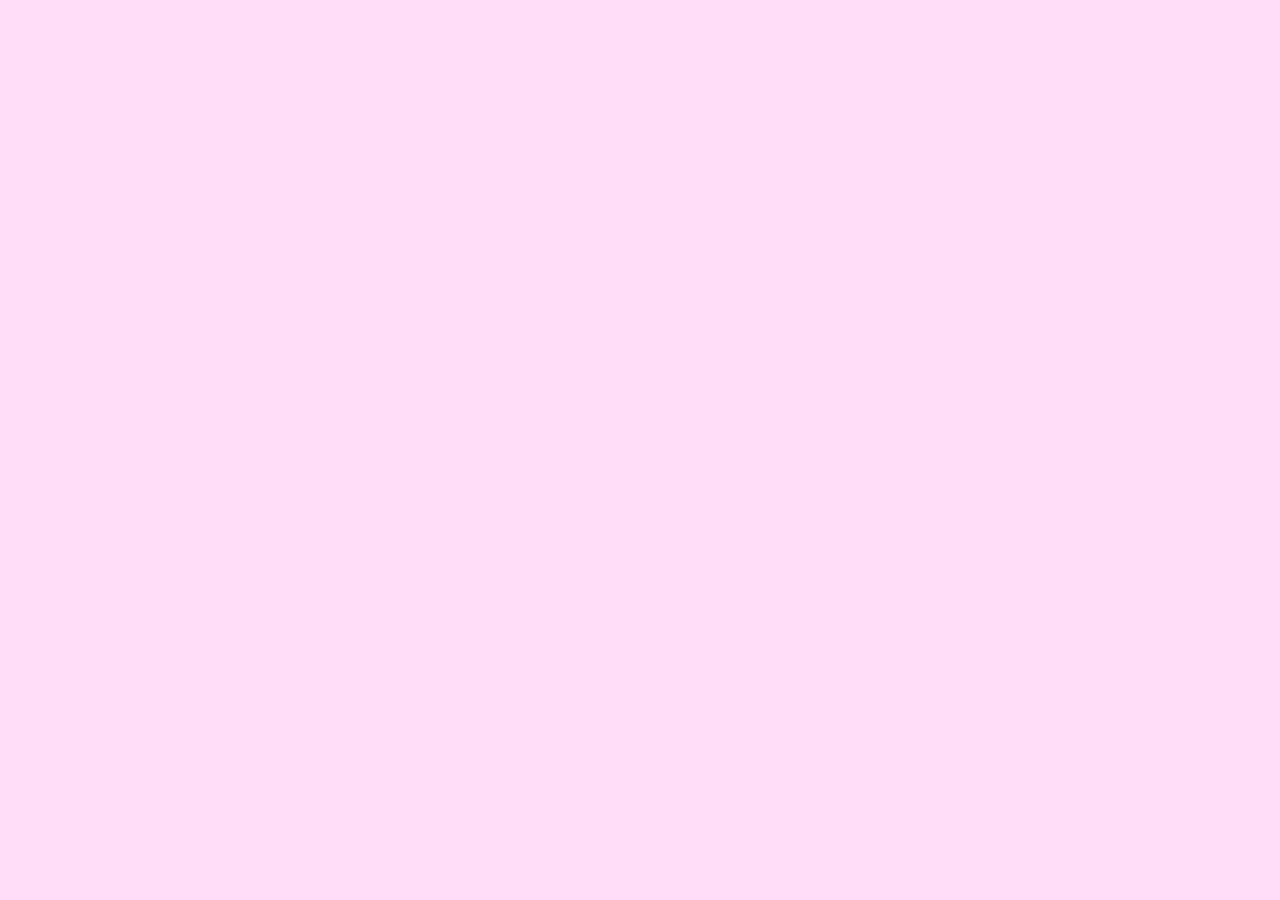
==== commit b1bd2758: "Merge branch 'main' into kaan" ====
--- a/index.html
+++ b/index.html
@@ -1,11 +1,49 @@
 <!DOCTYPE html>
-<html lang="tr">
+<!-- data-bs-theme: açık ve koyu modu ayarlar -->
+<html lang="tr" data-bs-theme="light">
+
 <head>
-  <meta charset="UTF-8">
-  <meta name="viewport" content="width=device-width, initial-scale=1.0">
-  <title>Hakkımızda – TeknoBilim Dünyası</title>
+    <meta charset="UTF-8">
+    <script>
+        // Bu kod o anki sayfamız için linklerin ana dizinde aranmasını sağlar.
+        const PROJE_KLASORU = "Tekno-Bilim-Dunyasi"; // Proje Klasörü
+
+        const tam_yol = window.location.href; // Dosyanın tam yolu
+
+        // Proje klasörünün başladığı kısım yolun içinde değilse -1 alır
+        const klasor_baslangici = tam_yol.indexOf(PROJE_KLASORU);
+
+        // Proje klasörünün başladığı kısım yolun içindeyse dizini bizim ana dizinimize ayarlar
+        if (klasor_baslangici !== -1) {
+            const ana_dizin = tam_yol.substring(0, klasor_baslangici + PROJE_KLASORU.length) + "/";
+            document.write('<base href="' + ana_dizin + '">');
+        }
+    </script>
+
+    <meta name="viewport" content="width=device-width, initial-scale=1.0">
+
+    <!-- Bootstrap CSS'i -->
+    <link href="https://cdn.jsdelivr.net/npm/bootstrap@5.3.3/dist/css/bootstrap.min.css" rel="stylesheet"
+        crossorigin="anonymous">
+
+    <!-- İkonlar için Bootstrap Icons -->
+    <link rel="stylesheet" href="https://cdn.jsdelivr.net/npm/bootstrap-icons@1.11.3/font/bootstrap-icons.min.css">
+
+    <!-- Kendi harici CSS dosyamız -->
+    <link rel="stylesheet" href="css/style.css">
+
+    <!-- Bootstrap JS'i -->
+    <script src="https://cdn.jsdelivr.net/npm/bootstrap@5.3.3/dist/js/bootstrap.bundle.min.js"
+        crossorigin="anonymous" defer></script>
+
+    <!-- Kendi harici JS dosyamız -->
+    <script src="js/main.js" defer></script>
+
+    <title>Tekno Bilim Dünyası</title>
 </head>
+
 <body>
 
 </body>
+
 </html>
--- a/css/style.css
+++ b/css/style.css
@@ -0,0 +1,545 @@
+* {
+    font-family: 'Courier New', Courier, monospace;
+    box-sizing: border-box;
+}
+
+/* ============================================================================
+   1. AÇIK VE KOYU TEMA RENK PALETLERİ
+   Açık Tema: #D3F6F3, #F9FCE1, #FEE9B2, #FBD1B7
+   Koyu Tema: #222831, #31363F, #76ABAE, #EEEEEE
+============================================================================ */
+:root,
+[data-bs-theme="light"] {
+    --arka-plan: #FFDCF7;
+    /* En açık ton (sayfa zemini) */
+    --header-ust: #B6FFEA;
+    /* Üst çubuk (canlı nane yeşili) */
+    --header-alt: #FCE2AE;
+    /* Alt navbar (sıcak krem/sarı) */
+    --vurgu-renk: #FFB3B3;
+    /* Butonlar, çizgiler ve vurgular (mercan pembesi) */
+    --vurgu-hover: #F29494;
+    /* Üzerine gelince biraz koyulaşan ton */
+    --metin-ana: #111418;
+    /* Rahat okunması için koyu metin */
+    --kenarlik: rgba(17, 20, 24, 0.16);
+    --ikon-buton-bg: rgba(17, 20, 24, 0.08);
+    --offcanvas-bg: #FFDCF7;
+    /* Açık temada sayfa zeminiyle aynı renk olsun */
+    --offcanvas-metin: #111418;
+    /* Yazılar koyu olsun ki rahat okunsun */
+}
+
+[data-bs-theme="dark"] {
+    --arka-plan: #222831;
+    --header-ust: #222831;
+    --header-alt: #31363F;
+    --vurgu-renk: #76ABAE;
+    --vurgu-hover: #5E9396;
+    --metin-ana: #EEEEEE;
+    --kenarlik: rgba(238, 238, 238, 0.12);
+    --ikon-buton-bg: rgba(238, 238, 238, 0.12);
+    --offcanvas-bg: #222831;
+    --offcanvas-metin: #EEEEEE;
+}
+
+body {
+    background-color: var(--arka-plan);
+    color: var(--metin-ana);
+    transition: background-color 0.3s ease, color 0.3s ease;
+}
+
+/* ============================================================================
+   2. HEADER BÖLÜMLERİ
+============================================================================ */
+.UstCubuk {
+    background-color: var(--header-ust);
+    border-bottom: 1px solid var(--kenarlik);
+}
+
+.AnaNavbar,
+.MobilHeader {
+    background-color: var(--header-alt);
+    border-bottom: 1px solid var(--kenarlik);
+}
+
+.MarkaLogo,
+.AnaNavbar .nav-link {
+    color: var(--metin-ana);
+}
+
+.AnaNavbar .nav-link:hover,
+.AnaNavbar .nav-link.active {
+    opacity: 0.75;
+}
+
+/* Yuvarlak ikon butonları (Büyüteç, Tema, Hamburger) */
+.YuvarlakIkonButon {
+    width: 38px;
+    height: 38px;
+    display: flex;
+    align-items: center;
+    justify-content: center;
+    background-color: var(--ikon-buton-bg);
+    color: var(--metin-ana);
+    border: none;
+    transition: background-color 0.2s ease, transform 0.2s ease;
+}
+
+.YuvarlakIkonButon:hover {
+    background-color: var(--vurgu-renk);
+    color: #222831;
+}
+
+/* Masaüstü Giriş Yap Butonu */
+.GirisButonu {
+    background-color: var(--vurgu-renk);
+    color: #222831;
+    border: none;
+}
+
+.GirisButonu:hover {
+    background-color: var(--vurgu-hover);
+    color: #222831;
+}
+
+/* Kategoriler ile sayfaları ayıran | işareti */
+.MenuAyraci {
+    color: var(--metin-ana);
+    font-weight: 700;
+    font-size: 1.2rem;
+    opacity: 0.85;
+    user-select: none;
+    padding: 0 6px;
+}
+
+/* ============================================================================
+   3. BÜYÜTEÇ SOLUNDA AÇILAN ARAMA KUTUSU ANİMASYONU
+   Başlangıçta genişliği 0 ve görünmezdir. JS ile "Acik" sınıfı eklenince
+   sola doğru yumuşakça genişler.
+============================================================================ */
+.AramaKutusu {
+    width: 0;
+    padding-left: 0;
+    padding-right: 0;
+    opacity: 0;
+    border: none;
+    overflow: hidden;
+    transition: width 0.3s ease, opacity 0.25s ease, padding 0.3s ease;
+}
+
+.AramaKutusu.Acik {
+    width: 220px;
+    padding-left: 0.85rem;
+    padding-right: 0.85rem;
+    opacity: 1;
+    border: 1px solid var(--kenarlik);
+}
+
+/* ============================================================================
+   4. MOBİL OFFCANVAS MENÜ (Açık ve Koyu Temaya Uyumlu)
+============================================================================ */
+.MobilOffcanvas {
+    width: 100% !important;
+    max-width: 400px;
+    background-color: var(--offcanvas-bg);
+    color: var(--offcanvas-metin);
+}
+
+/* Eskiden sabit beyaz çizgi vardı, artık tema kenarlık rengini kullanıyor */
+.OffcanvasKenarlik {
+    border-color: var(--kenarlik) !important;
+}
+
+.OffcanvasGirisButonu {
+    background-color: var(--vurgu-renk);
+    color: #111418;
+    border: none;
+}
+
+.OffcanvasGirisButonu:hover {
+    background-color: var(--vurgu-hover);
+    color: #111418;
+}
+
+.OffcanvasGeriButonu {
+    background-color: transparent;
+    color: var(--offcanvas-metin);
+    border: 1px solid var(--kenarlik);
+}
+
+.OffcanvasGeriButonu:hover {
+    background-color: var(--ikon-buton-bg);
+    color: var(--offcanvas-metin);
+}
+
+.OffcanvasLink {
+    color: var(--offcanvas-metin);
+}
+
+.OffcanvasLink:hover {
+    background-color: var(--ikon-buton-bg);
+    color: var(--offcanvas-metin);
+}
+
+.OffcanvasAraButonu {
+    background-color: var(--vurgu-renk);
+    color: #111418;
+}
+
+/* ============================================================================
+   5. REFERANS TARZI 1 BÜYÜK + 4 KÜÇÜK MANŞET CAROUSEL
+============================================================================ */
+
+/* Her bir haber kutusunun temel hali */
+/* ============================================================================
+   5. ÜST MANŞET CAROUSEL (1 BÜYÜK + 4 KÜÇÜK OVERLAY CARD)
+============================================================================ */
+.MansetKart {
+    border-radius: 12px;
+    /* Editörün Seçimi kartlarıyla aynı yumuşak köşe */
+    overflow: hidden;
+}
+
+.MansetGorsel {
+    width: 100%;
+    height: 100%;
+    object-fit: cover;
+    transition: transform 0.4s ease;
+}
+
+.MansetKart:hover .MansetGorsel {
+    transform: scale(1.05);
+}
+
+/* Masaüstünde soldaki büyük kartın boyu, sağdaki 2 küçük kart + aradaki 8px boşluğa eşit olsun */
+.MansetBuyuk {
+    height: 448px;
+}
+
+.MansetKucuk {
+    height: 220px;
+}
+
+/* Büyük kart karartması */
+.MansetOverlay {
+    padding: 20px;
+    background: linear-gradient(to top,
+            rgba(0, 0, 0, 0.92) 0%,
+            rgba(0, 0, 0, 0.55) 55%,
+            rgba(0, 0, 0, 0.08) 100%);
+}
+
+/* Küçük kart karartması (biraz daha kompakt iç boşluk) */
+.MansetOverlayKucuk {
+    padding: 14px;
+    background: linear-gradient(to top,
+            rgba(0, 0, 0, 0.90) 0%,
+            rgba(0, 0, 0, 0.40) 55%,
+            rgba(0, 0, 0, 0.05) 100%);
+}
+
+.MansetBaslikBuyuk {
+    font-size: 1.45rem;
+    line-height: 1.3;
+}
+
+.MansetBaslikKucuk {
+    font-size: 0.95rem;
+    line-height: 1.3;
+}
+
+/* Sol ve sağdaki beyaz kare ok butonları (referans fotoğraftaki gibi) */
+/* ============================================================================
+   CAROUSEL OK BUTONLARI (DÜZELTİLDİ: 1/4 opaklık + koyu mod uyumu)
+============================================================================ */
+.MansetOkButonu {
+    position: absolute;
+    top: 50%;
+    transform: translateY(-50%);
+    z-index: 10;
+    width: 40px;
+    height: 44px;
+    border: none;
+    /* Açık modda beyazın 1/4 (%25) opaklığı -> arkasındaki yazı okunur */
+    background-color: rgba(255, 255, 255, 0.25);
+    color: #222831;
+    backdrop-filter: blur(2px);
+    /* Arkasındaki görüntüyü hafif yumuşatır */
+    display: flex;
+    align-items: center;
+    justify-content: center;
+    font-size: 1.15rem;
+    cursor: pointer;
+    transition: background-color 0.2s ease, color 0.2s ease;
+}
+
+/* Koyu modda siyahın 1/4 opaklığı ve açık renk ok */
+[data-bs-theme="dark"] .MansetOkButonu {
+    background-color: rgba(34, 40, 49, 0.25);
+    color: #EEEEEE;
+}
+
+.MansetOkButonu:hover {
+    background-color: var(--vurgu-renk);
+    color: #222831;
+}
+
+.MansetOkSol {
+    left: 0;
+}
+
+.MansetOkSag {
+    right: 0;
+}
+
+/* Mobil ekranlarda kutuların boyunu biraz daha kompakt yapalım */
+@media (max-width: 991px) {
+    .MansetBuyuk {
+        height: 260px;
+    }
+
+    .MansetKucuk {
+        height: 175px;
+    }
+
+    .MansetBaslikBuyuk {
+        font-size: 1.2rem;
+    }
+
+    .MansetBaslikKucuk {
+        font-size: 0.9rem;
+    }
+}
+
+/* ============================================================================
+   6. SON YAZILAR BÖLÜMÜ (TABLO TASARIMI)
+============================================================================ */
+
+/* Başlığın altındaki ince çizgi ve sol taraftaki kalın vurgu çizgisi */
+.BolumBaslikKutusu {
+    position: relative;
+    border-bottom: 1px solid var(--kenarlik);
+}
+
+/* Bootstrap'in tablo arka planını şeffaf yapıyoruz ki bizim tema rengimiz görünsün */
+.SonYazilarTablo {
+    --bs-table-bg: transparent;
+    --bs-table-color: var(--metin-ana);
+    --bs-table-border-color: var(--kenarlik);
+}
+
+.SonYazilarTablo td {
+    padding: 24px 0;
+    /* Satırlar arasında ferah boşluk */
+    vertical-align: middle;
+}
+
+/* Sol sütun: Görsel genişliği sabit dursun */
+.TabloGorselHucre {
+    width: 38%;
+    padding-right: 28px !important;
+}
+
+.TabloGorsel {
+    width: 100%;
+    height: 220px;
+    object-fit: cover;
+    display: block;
+    transition: transform 0.3s ease;
+}
+
+.TabloGorsel:hover {
+    transform: scale(1.02);
+}
+
+.TabloMeta {
+    opacity: 0.85;
+}
+
+/* Özet yazısını soluklaştırmıyoruz ki Courier New ile rahat okunsun */
+.TabloOzet {
+    opacity: 1;
+    line-height: 1.6;
+}
+
+.TabloBaslikLink {
+    color: var(--metin-ana);
+}
+
+.TabloBaslikLink:hover {
+    opacity: 0.75;
+}
+
+/* Sol alttaki yuvarlak yazar/site ikonu */
+.YazarYuvarlakLogo {
+    width: 30px;
+    height: 30px;
+    border-radius: 50%;
+    background-color: var(--vurgu-renk);
+    color: #222831;
+    font-weight: 700;
+    font-size: 0.85rem;
+    display: inline-flex;
+    align-items: center;
+    justify-content: center;
+}
+
+/* Sağ alttaki çerçeveli DEVAMINI OKU butonu */
+.DevaminiOkuBtn {
+    background-color: transparent;
+    color: var(--metin-ana);
+    border: 1.5px solid var(--vurgu-renk);
+    border-radius: 4px;
+    font-size: 0.8rem;
+    letter-spacing: 0.5px;
+    transition: background-color 0.2s ease, color 0.2s ease;
+}
+
+.DevaminiOkuBtn:hover {
+    background-color: var(--vurgu-renk);
+    color: #222831;
+}
+
+/* Mobilde tablo yan yana sıkışmasın diye hücreleri alt alta alıyoruz */
+@media (max-width: 767px) {
+
+    .SonYazilarTablo,
+    .SonYazilarTablo tbody,
+    .SonYazilarTablo tr,
+    .SonYazilarTablo td {
+        display: block;
+        width: 100%;
+    }
+
+    .TabloGorselHucre {
+        padding-right: 0 !important;
+        padding-bottom: 12px !important;
+        border-bottom: none !important;
+    }
+
+    .TabloIcerikHucre {
+        padding-top: 0 !important;
+    }
+}
+
+/* ============================================================================
+   7. EDİTÖRÜN SEÇİMİ CAROUSELİ (IMAGE OVERLAY CARD)
+============================================================================ */
+.EditorKart {
+    height: 380px;
+    /* Referanstaki gibi dikey/kareye yakın kart yüksekliği */
+    border-radius: 12px;
+    /* Yumuşak köşeler */
+    overflow: hidden;
+}
+
+.EditorGorsel {
+    width: 100%;
+    height: 100%;
+    object-fit: cover;
+    transition: transform 0.4s ease;
+}
+
+.EditorKart:hover .EditorGorsel {
+    transform: scale(1.06);
+}
+
+/* Özet metni eklendiği için karartmayı biraz daha yukarı çıkardık */
+.EditorOverlay {
+    padding: 20px;
+    background: linear-gradient(to top,
+            rgba(0, 0, 0, 0.94) 0%,
+            rgba(0, 0, 0, 0.62) 55%,
+            rgba(0, 0, 0, 0.08) 100%);
+}
+
+/* Özet metni en fazla 2 satır görünsün, uzarsa sonuna ... koysun */
+.EditorOzet {
+    color: rgba(255, 255, 255, 0.85);
+    font-size: 0.82rem;
+    line-height: 1.45;
+    display: -webkit-box;
+    -webkit-line-clamp: 2;
+    -webkit-box-orient: vertical;
+    overflow: hidden;
+}
+
+.EditorRozet {
+    background-color: var(--vurgu-renk);
+    color: #111418;
+    font-weight: 700;
+    font-size: 0.72rem;
+    letter-spacing: 0.5px;
+}
+
+/* Mobilde kartlar çok uzun durmasın diye boyunu biraz kısaltıyoruz */
+@media (max-width: 767px) {
+    .EditorKart {
+        height: 300px;
+    }
+}
+
+/* ============================================================================
+   8. FOOTER ALANI
+============================================================================ */
+.SiteFooter {
+    background-color: var(--header-ust);
+    /* Açıkta nane yeşili, koyuda koyu antrasit */
+    color: var(--metin-ana);
+    border-top: 1px solid var(--kenarlik);
+}
+
+.FooterKenarlik {
+    border-color: var(--kenarlik) !important;
+}
+
+.FooterLink {
+    color: var(--metin-ana);
+    text-decoration: none;
+    transition: padding-left 0.2s ease, opacity 0.2s ease;
+}
+
+.FooterLink:hover {
+    padding-left: 5px;
+    /* Üstüne gelince hafif sağa kaysın */
+    opacity: 0.75;
+}
+
+/* ============================================================================
+   9. YUKARI ÇIK BUTONU
+============================================================================ */
+.YukariCikBtn {
+    position: fixed;
+    /* Sayfa kaysa da sağ altta sabit dursun */
+    bottom: 24px;
+    right: 24px;
+    width: 46px;
+    height: 46px;
+    z-index: 1000;
+    display: flex;
+    align-items: center;
+    justify-content: center;
+    background-color: var(--vurgu-renk);
+    color: #111418;
+    border: none;
+
+    /* Başlangıçta gizli ve tıklanamaz olsun */
+    opacity: 0;
+    visibility: hidden;
+    transform: translateY(15px);
+    transition: opacity 0.3s ease, transform 0.3s ease, visibility 0.3s ease, background-color 0.2s ease;
+}
+
+/* JS bu sınıfı ekleyince buton yumuşakça belirir */
+.YukariCikBtn.Gorunur {
+    opacity: 1;
+    visibility: visible;
+    transform: translateY(0);
+}
+
+.YukariCikBtn:hover {
+    background-color: var(--vurgu-hover);
+    color: #111418;
+    transform: translateY(-3px);
+}
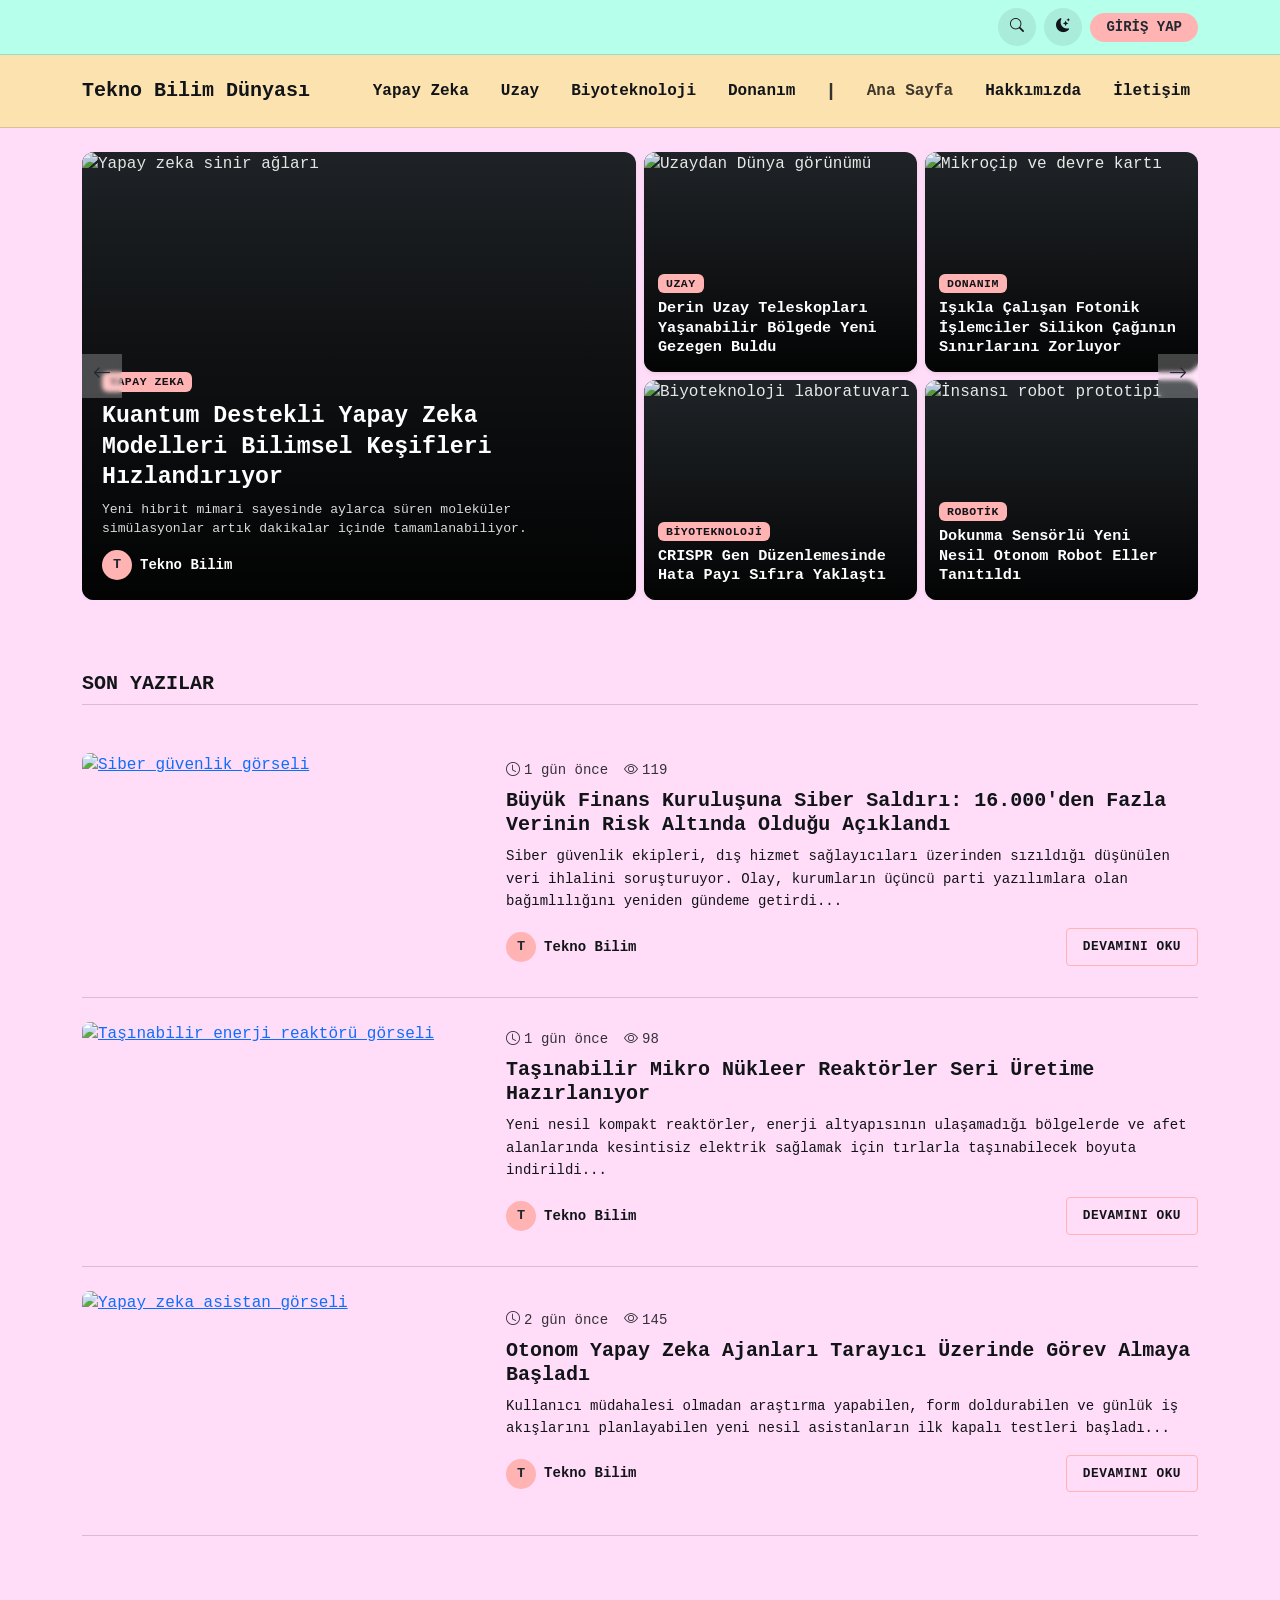
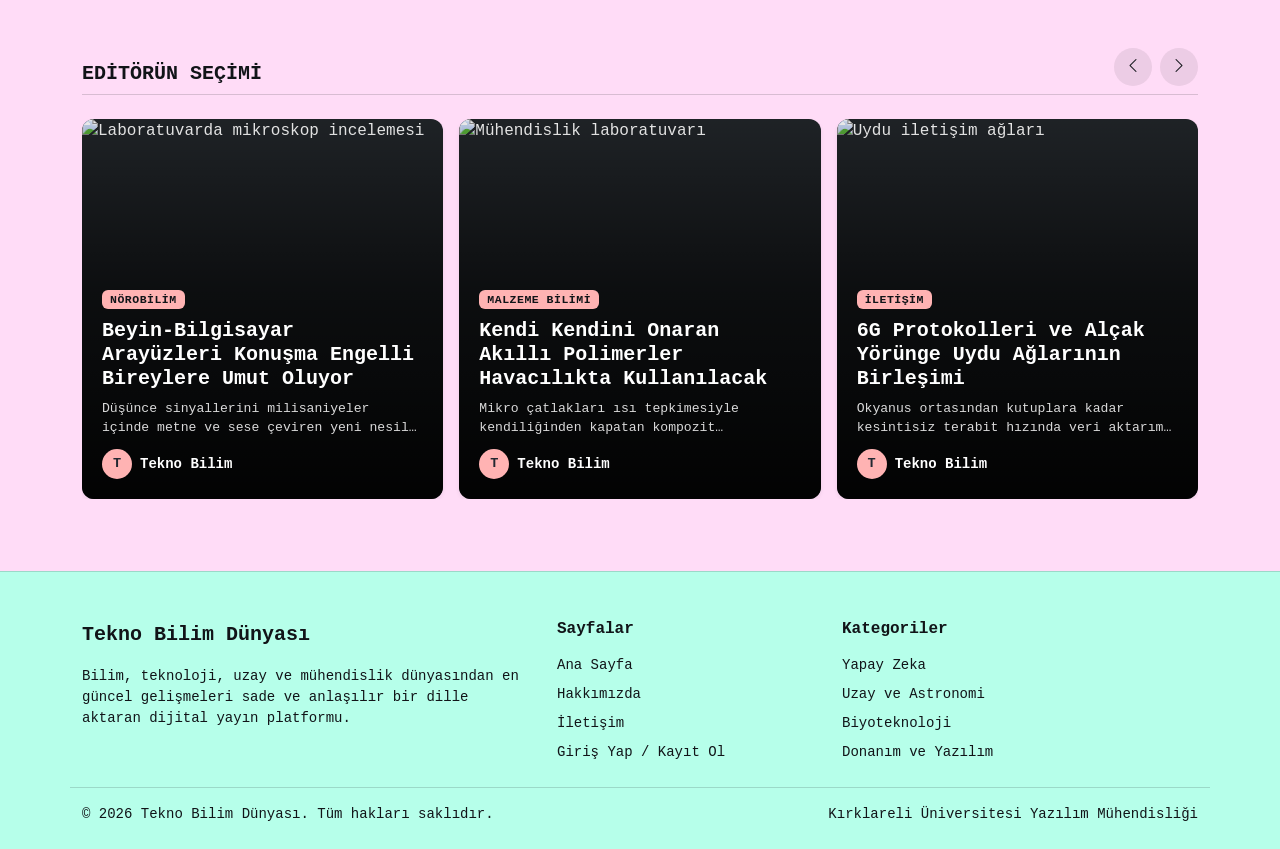
==== commit b0c49cd7: "update" ====
--- a/index.html
+++ b/index.html
@@ -44,6 +44,851 @@
 
 <body>
 
+    <!--
+         header alanı
+         sticky-top: header sürekli ekranın üstünde kalır
+    -->
+    <header class="sticky-top SiteHeader">
+
+        <!--
+            Büyük ekran (d-none d-lg-block)
+            d-none: Küçük ekranlarda gizler
+            d-lg-block: 992px ve üzeri ekranlarda gösterir
+        -->
+        <div class="d-none d-lg-block">
+
+            <!-- header ın -->
+            <div class="UstCubuk py-2">
+                <!-- d-flex justify-content-end: İçerideki tüm öğeleri sağa yaslar -->
+                <div class="container d-flex justify-content-end align-items-center gap-2">
+
+                    <!-- Arama Alanı: Input, büyüteç butonunun SOLUNDA yer alır -->
+                    <form id="masaustu_arama_formu" class="d-flex align-items-center" role="search">
+                        <!-- Başlangıçta genişliği 0 olan, büyütece basınca sola doğru açılan arama kutusu -->
+                        <input type="search" id="masaustu_arama_input"
+                            class="form-control form-control-sm rounded-pill AramaKutusu"
+                            placeholder="Sitede ara..." aria-label="Sitede ara">
+
+                        <!-- Büyüteç İkon Butonu -->
+                        <button type="button" id="masaustu_arama_butonu"
+                            class="btn btn-sm rounded-circle YuvarlakIkonButon ms-1"
+                            aria-label="Arama kutusunu aç veya kapat">
+                            <i class="bi bi-search"></i>
+                        </button>
+                    </form>
+
+                    <!-- Açık / Koyu Mod Butonu -->
+                    <button type="button" class="btn btn-sm rounded-circle YuvarlakIkonButon TemaDegistirBtn"
+                        aria-label="Temayı değiştir" title="Açık / Koyu Mod">
+                        <i class="bi bi-moon-stars-fill TemaIkonu"></i>
+                    </button>
+
+                    <!-- Giriş Yap Butonu -->
+                    <a href="giris-kayit.html" class="btn btn-sm rounded-pill px-3 fw-semibold GirisButonu">
+                        GİRİŞ YAP
+                    </a>
+
+                </div>
+            </div>
+
+            <!-- 2. BÖLÜM: Ana Navbar (Logo + Sayfa Linkleri) -->
+            <nav class="navbar navbar-expand-lg py-3 AnaNavbar" aria-label="Ana Menü">
+                <div class="container">
+                    <!-- Logo -->
+                    <a class="navbar-brand fw-bold d-flex align-items-center gap-2 MarkaLogo" href="index.html">
+                        <span>Tekno Bilim Dünyası</span>
+                    </a>
+
+                    <!-- Kategoriler | Sayfa Linkleri -->
+                    <ul class="navbar-nav ms-auto align-items-center gap-2 gap-xl-3">
+                        <!-- Kategoriler -->
+                        <li class="nav-item">
+                            <a class="nav-link fw-semibold" href="haber-detay.html">Yapay Zeka</a>
+                        </li>
+                        <li class="nav-item">
+                            <a class="nav-link fw-semibold" href="haber-detay.html">Uzay</a>
+                        </li>
+                        <li class="nav-item">
+                            <a class="nav-link fw-semibold" href="haber-detay.html">Biyoteknoloji</a>
+                        </li>
+                        <li class="nav-item">
+                            <a class="nav-link fw-semibold" href="haber-detay.html">Donanım</a>
+                        </li>
+
+                        <!-- İki grubu ayıran dikey çizgi -->
+                        <li class="nav-item" aria-hidden="true">
+                            <span class="MenuAyraci">|</span>
+                        </li>
+
+                        <!-- Ana Sayfalar -->
+                        <li class="nav-item">
+                            <a class="nav-link active fw-semibold" aria-current="page" href="index.html">Ana Sayfa</a>
+                        </li>
+                        <li class="nav-item">
+                            <a class="nav-link fw-semibold" href="hakkimizda.html">Hakkımızda</a>
+                        </li>
+                        <li class="nav-item">
+                            <a class="nav-link fw-semibold" href="iletisim.html">İletişim</a>
+                        </li>
+                    </ul>
+                </div>
+            </nav>
+
+        </div>
+
+        <!-- =================================================================
+             Küçük ekran (d-lg-none)
+             - d-lg-none: Masaüstünde (992px+) gizle, sadece küçük ekranlarda göster.
+             - Gönderdiğin 1. fotoğraftaki gibi solda logo, sağda 3 yuvarlak buton.
+        ================================================================== -->
+        <div class="d-lg-none MobilHeader py-2">
+            <div class="container d-flex justify-content-between align-items-center">
+
+                <!-- Sol Taraf: Logo -->
+                <a class="navbar-brand fw-bold d-flex align-items-center gap-2 MarkaLogo mb-0" href="index.html">
+                    <span class="fs-5">TBD</span>
+                </a>
+
+                <!-- Sağ Taraf: Yuvarlak İkon Butonları -->
+                <div class="d-flex align-items-center gap-2">
+                    <!-- 1. Yuvarlak Buton: Büyüteç (Mobilde menüdeki arama kutusuna odaklanır veya üstte açılır) -->
+                    <button type="button" class="btn rounded-circle YuvarlakIkonButon"
+                        data-bs-toggle="offcanvas" data-bs-target="#mobil_menu_offcanvas"
+                        aria-label="Arama yap">
+                        <i class="bi bi-search"></i>
+                    </button>
+
+                    <!-- 2. Yuvarlak Buton: Açık / Koyu Mod (Referanstaki zil yerine tema butonu) -->
+                    <button type="button" class="btn rounded-circle YuvarlakIkonButon TemaDegistirBtn"
+                        aria-label="Temayı değiştir">
+                        <i class="bi bi-moon-stars-fill TemaIkonu"></i>
+                    </button>
+
+                    <!-- 3. Yuvarlak Buton: Hamburger Menü (Offcanvas'ı açar) -->
+                    <button type="button" class="btn rounded-circle YuvarlakIkonButon"
+                        data-bs-toggle="offcanvas" data-bs-target="#mobil_menu_offcanvas"
+                        aria-controls="mobil_menu_offcanvas" aria-label="Menüyü aç">
+                        <i class="bi bi-list fs-5"></i>
+                    </button>
+                </div>
+
+            </div>
+        </div>
+
+        <!-- =====================================================================
+             MOBİL AÇILIR MENÜ (BOOTSTRAP OFFCANVAS)
+             - Gönderdiğin 2. fotoğraftaki tam ekran açılan menü yapısı.
+             - offcanvas-end: Sağdan sola doğru kayarak açılır.
+        ====================================================================== -->
+        <div class="offcanvas offcanvas-end MobilOffcanvas" tabindex="-1" id="mobil_menu_offcanvas"
+            aria-labelledby="mobil_menu_baslik">
+    
+            <!-- Üst Satır: Solda GİRİŞ YAP, Sağda GERİ DÖN -->
+            <div class="offcanvas-header d-flex justify-content-between align-items-center px-3 py-3 border-bottom OffcanvasKenarlik">
+                <a href="giris-kayit.html" class="btn rounded-pill px-4 fw-bold OffcanvasGirisButonu">
+                    GİRİŞ YAP
+                </a>
+    
+                <!-- data-bs-dismiss="offcanvas": Tıklandığında menüyü kapatır -->
+                <button type="button" class="btn rounded-pill px-3 fw-semibold OffcanvasGeriButonu"
+                    data-bs-dismiss="offcanvas" aria-label="Menüyü Kapat">
+                    GERİ DÖN
+                </button>
+            </div>
+    
+            <!-- Orta ve Alt Alan: d-flex flex-column sayesinde arama kutusu en alta itilir -->
+            <div class="offcanvas-body d-flex flex-column p-0">
+    
+                <!-- Menü Linkleri (Alt alta, aralarında ince çizgi ile) -->
+                <nav aria-label="Mobil Menü Linkleri">
+                    <ul class="list-unstyled mb-0">
+                        <!-- Ana Sayfalar -->
+                        <li class="border-bottom OffcanvasKenarlik">
+                            <a href="index.html" class="d-block px-4 py-3 text-decoration-none fw-bold OffcanvasLink">Ana Sayfa</a>
+                        </li>
+                        <li class="border-bottom OffcanvasKenarlik">
+                            <a href="hakkimizda.html" class="d-block px-4 py-3 text-decoration-none fw-bold OffcanvasLink">Hakkımızda</a>
+                        </li>
+                        <li class="border-bottom OffcanvasKenarlik">
+                            <a href="iletisim.html" class="d-block px-4 py-3 text-decoration-none fw-bold OffcanvasLink">İletişim</a>
+                        </li>
+
+                        <!-- Kategoriler Başlığı -->
+                        <li class="px-4 pt-3 pb-1 small fw-bold opacity-75">KATEGORİLER</li>
+                        <li class="border-bottom OffcanvasKenarlik">
+                            <a href="haber-detay.html" class="d-block px-4 py-3 text-decoration-none fw-bold OffcanvasLink">Yapay Zeka</a>
+                        </li>
+                        <li class="border-bottom OffcanvasKenarlik">
+                            <a href="haber-detay.html" class="d-block px-4 py-3 text-decoration-none fw-bold OffcanvasLink">Uzay</a>
+                        </li>
+                        <li class="border-bottom OffcanvasKenarlik">
+                            <a href="haber-detay.html" class="d-block px-4 py-3 text-decoration-none fw-bold OffcanvasLink">Biyoteknoloji</a>
+                        </li>
+                        <li class="border-bottom OffcanvasKenarlik">
+                            <a href="haber-detay.html" class="d-block px-4 py-3 text-decoration-none fw-bold OffcanvasLink">Donanım</a>
+                        </li>
+                    </ul>
+                </nav>
+    
+                <!-- En Alt Kısım: mt-auto ile ekranın en altına sabitlenen Arama Kutusu -->
+                <div class="mt-auto p-3 border-top OffcanvasKenarlik">
+                    <form class="input-group" role="search">
+                        <input type="search" class="form-control border-0 py-2" placeholder="Ara ..." aria-label="Ara">
+                        <button class="btn px-4 fw-bold OffcanvasAraButonu" type="submit">ARA</button>
+                    </form>
+                </div>
+    
+            </div>
+        </div>
+    </header>
+
+    <main>
+        <!-- ÜST MANŞET CAROUSEL (1 Büyük + 4 Küçük Overlay Card) -->
+        <section id="manset_bolumu" class="py-4">
+            <div class="container">
+
+                <div id="manset_grid_carousel" class="carousel slide position-relative" data-bs-ride="carousel">
+
+                    <div class="carousel-inner">
+
+                        <!-- ==================== 1. SLAYT (5 HABER) ==================== -->
+                        <div class="carousel-item active" data-bs-interval="6000">
+                            <div class="row g-2">
+
+                                <!-- SOLDAKİ (MOBİLDE ÜSTTEKİ) BÜYÜK HABER KARTI -->
+                                <div class="col-12 col-lg-6">
+                                    <article class="card text-bg-dark border-0 shadow-sm MansetKart MansetBuyuk">
+                                        <img src="https://images.unsplash.com/photo-1677442136019-21780ecad995?auto=format&fit=crop&w=1000&q=80"
+                                            class="card-img MansetGorsel" alt="Yapay zeka sinir ağları">
+
+                                        <div class="card-img-overlay d-flex flex-column justify-content-end MansetOverlay">
+                                            <div class="mb-2">
+                                                <span class="badge EditorRozet text-uppercase px-2 py-1">Yapay Zeka</span>
+                                            </div>
+                                            <h2 class="card-title fw-bold mb-2 MansetBaslikBuyuk">
+                                                <a href="haber-detay.html" class="text-white text-decoration-none stretched-link">
+                                                    Kuantum Destekli Yapay Zeka Modelleri Bilimsel Keşifleri Hızlandırıyor
+                                                </a>
+                                            </h2>
+                                            <!-- Büyük kartta yer bol olduğu için özet ve yazar da var -->
+                                            <p class="card-text EditorOzet d-none d-sm-block mb-2">
+                                                Yeni hibrit mimari sayesinde aylarca süren moleküler simülasyonlar artık dakikalar içinde tamamlanabiliyor.
+                                            </p>
+                                            <div class="d-flex align-items-center gap-2 mt-1">
+                                                <span class="YazarYuvarlakLogo">T</span>
+                                                <span class="small fw-semibold text-white">Tekno Bilim</span>
+                                            </div>
+                                        </div>
+                                    </article>
+                                </div>
+
+                                <!-- SAĞDAKİ (MOBİLDE ALTTAKİ) 4 KÜÇÜK HABER KARTI -->
+                                <div class="col-12 col-lg-6">
+                                    <div class="row g-2">
+
+                                        <!-- Küçük Kart 1 -->
+                                        <div class="col-6">
+                                            <article class="card text-bg-dark border-0 shadow-sm MansetKart MansetKucuk">
+                                                <img src="https://images.unsplash.com/photo-1446776811953-b23d57bd21aa?auto=format&fit=crop&w=600&q=80"
+                                                    class="card-img MansetGorsel" alt="Uzaydan Dünya görünümü">
+                                                <div class="card-img-overlay d-flex flex-column justify-content-end MansetOverlayKucuk">
+                                                    <div class="mb-1">
+                                                        <span class="badge EditorRozet text-uppercase px-2 py-1">Uzay</span>
+                                                    </div>
+                                                    <h3 class="card-title fw-bold mb-0 MansetBaslikKucuk">
+                                                        <a href="haber-detay.html" class="text-white text-decoration-none stretched-link">
+                                                            Derin Uzay Teleskopları Yaşanabilir Bölgede Yeni Gezegen Buldu
+                                                        </a>
+                                                    </h3>
+                                                </div>
+                                            </article>
+                                        </div>
+
+                                        <!-- Küçük Kart 2 -->
+                                        <div class="col-6">
+                                            <article class="card text-bg-dark border-0 shadow-sm MansetKart MansetKucuk">
+                                                <img src="https://images.unsplash.com/photo-1518770660439-4636190af475?auto=format&fit=crop&w=600&q=80"
+                                                    class="card-img MansetGorsel" alt="Mikroçip ve devre kartı">
+                                                <div class="card-img-overlay d-flex flex-column justify-content-end MansetOverlayKucuk">
+                                                    <div class="mb-1">
+                                                        <span class="badge EditorRozet text-uppercase px-2 py-1">Donanım</span>
+                                                    </div>
+                                                    <h3 class="card-title fw-bold mb-0 MansetBaslikKucuk">
+                                                        <a href="haber-detay.html" class="text-white text-decoration-none stretched-link">
+                                                            Işıkla Çalışan Fotonik İşlemciler Silikon Çağının Sınırlarını Zorluyor
+                                                        </a>
+                                                    </h3>
+                                                </div>
+                                            </article>
+                                        </div>
+
+                                        <!-- Küçük Kart 3 -->
+                                        <div class="col-6">
+                                            <article class="card text-bg-dark border-0 shadow-sm MansetKart MansetKucuk">
+                                                <img src="https://images.unsplash.com/photo-1532187863486-abf9dbad1b69?auto=format&fit=crop&w=600&q=80"
+                                                    class="card-img MansetGorsel" alt="Biyoteknoloji laboratuvarı">
+                                                <div class="card-img-overlay d-flex flex-column justify-content-end MansetOverlayKucuk">
+                                                    <div class="mb-1">
+                                                        <span class="badge EditorRozet text-uppercase px-2 py-1">Biyoteknoloji</span>
+                                                    </div>
+                                                    <h3 class="card-title fw-bold mb-0 MansetBaslikKucuk">
+                                                        <a href="haber-detay.html" class="text-white text-decoration-none stretched-link">
+                                                            CRISPR Gen Düzenlemesinde Hata Payı Sıfıra Yaklaştı
+                                                        </a>
+                                                    </h3>
+                                                </div>
+                                            </article>
+                                        </div>
+
+                                        <!-- Küçük Kart 4 -->
+                                        <div class="col-6">
+                                            <article class="card text-bg-dark border-0 shadow-sm MansetKart MansetKucuk">
+                                                <img src="https://images.unsplash.com/photo-1485827404703-89b55fcc595e?auto=format&fit=crop&w=600&q=80"
+                                                    class="card-img MansetGorsel" alt="İnsansı robot prototipi">
+                                                <div class="card-img-overlay d-flex flex-column justify-content-end MansetOverlayKucuk">
+                                                    <div class="mb-1">
+                                                        <span class="badge EditorRozet text-uppercase px-2 py-1">Robotik</span>
+                                                    </div>
+                                                    <h3 class="card-title fw-bold mb-0 MansetBaslikKucuk">
+                                                        <a href="haber-detay.html" class="text-white text-decoration-none stretched-link">
+                                                            Dokunma Sensörlü Yeni Nesil Otonom Robot Eller Tanıtıldı
+                                                        </a>
+                                                    </h3>
+                                                </div>
+                                            </article>
+                                        </div>
+
+                                    </div>
+                                </div>
+
+                            </div>
+                        </div>
+
+                        <!-- ==================== 2. SLAYT (5 HABER) ==================== -->
+                        <div class="carousel-item" data-bs-interval="6000">
+                            <div class="row g-2">
+
+                                <!-- Büyük Kart -->
+                                <div class="col-12 col-lg-6">
+                                    <article class="card text-bg-dark border-0 shadow-sm MansetKart MansetBuyuk">
+                                        <img src="https://images.unsplash.com/photo-1509391366360-2e959784a276?auto=format&fit=crop&w=1000&q=80"
+                                            class="card-img MansetGorsel" alt="Güneş panelleri">
+
+                                        <div class="card-img-overlay d-flex flex-column justify-content-end MansetOverlay">
+                                            <div class="mb-2">
+                                                <span class="badge EditorRozet text-uppercase px-2 py-1">Enerji</span>
+                                            </div>
+                                            <h2 class="card-title fw-bold mb-2 MansetBaslikBuyuk">
+                                                <a href="haber-detay.html" class="text-white text-decoration-none stretched-link">
+                                                    Perovskit Güneş Hücrelerinde Verimlilik Rekoru %34'ü Aştı
+                                                </a>
+                                            </h2>
+                                            <p class="card-text EditorOzet d-none d-sm-block mb-2">
+                                                Esnek ve düşük maliyetli yeni nesil paneller kapalı havalarda bile yüksek enerji üretimi sağlıyor.
+                                            </p>
+                                            <div class="d-flex align-items-center gap-2 mt-1">
+                                                <span class="YazarYuvarlakLogo">T</span>
+                                                <span class="small fw-semibold text-white">Tekno Bilim</span>
+                                            </div>
+                                        </div>
+                                    </article>
+                                </div>
+
+                                <!-- 4 Küçük Kart -->
+                                <div class="col-12 col-lg-6">
+                                    <div class="row g-2">
+
+                                        <div class="col-6">
+                                            <article class="card text-bg-dark border-0 shadow-sm MansetKart MansetKucuk">
+                                                <img src="https://images.unsplash.com/photo-1526374965328-7f61d4dc18c5?auto=format&fit=crop&w=600&q=80"
+                                                    class="card-img MansetGorsel" alt="Siber güvenlik kodları">
+                                                <div class="card-img-overlay d-flex flex-column justify-content-end MansetOverlayKucuk">
+                                                    <div class="mb-1">
+                                                        <span class="badge EditorRozet text-uppercase px-2 py-1">Güvenlik</span>
+                                                    </div>
+                                                    <h3 class="card-title fw-bold mb-0 MansetBaslikKucuk">
+                                                        <a href="haber-detay.html" class="text-white text-decoration-none stretched-link">
+                                                            Kuantum Sonrası Şifreleme Standartları Yaygınlaşıyor
+                                                        </a>
+                                                    </h3>
+                                                </div>
+                                            </article>
+                                        </div>
+
+                                        <div class="col-6">
+                                            <article class="card text-bg-dark border-0 shadow-sm MansetKart MansetKucuk">
+                                                <img src="https://images.unsplash.com/photo-1614728894747-a83421e2b9c9?auto=format&fit=crop&w=600&q=80"
+                                                    class="card-img MansetGorsel" alt="Mars yüzeyi">
+                                                <div class="card-img-overlay d-flex flex-column justify-content-end MansetOverlayKucuk">
+                                                    <div class="mb-1">
+                                                        <span class="badge EditorRozet text-uppercase px-2 py-1">Uzay</span>
+                                                    </div>
+                                                    <h3 class="card-title fw-bold mb-0 MansetBaslikKucuk">
+                                                        <a href="haber-detay.html" class="text-white text-decoration-none stretched-link">
+                                                            Ay'ın Güney Kutbunda Araştırma Üssü Testleri Başladı
+                                                        </a>
+                                                    </h3>
+                                                </div>
+                                            </article>
+                                        </div>
+
+                                        <div class="col-6">
+                                            <article class="card text-bg-dark border-0 shadow-sm MansetKart MansetKucuk">
+                                                <img src="https://images.unsplash.com/photo-1555949963-ff9fe0c870eb?auto=format&fit=crop&w=600&q=80"
+                                                    class="card-img MansetGorsel" alt="Yazılım geliştirme ekranı">
+                                                <div class="card-img-overlay d-flex flex-column justify-content-end MansetOverlayKucuk">
+                                                    <div class="mb-1">
+                                                        <span class="badge EditorRozet text-uppercase px-2 py-1">Yazılım</span>
+                                                    </div>
+                                                    <h3 class="card-title fw-bold mb-0 MansetBaslikKucuk">
+                                                        <a href="haber-detay.html" class="text-white text-decoration-none stretched-link">
+                                                            WebAssembly 3.0 ile Tarayıcı Tabanlı Simülasyonlar Hızlanıyor
+                                                        </a>
+                                                    </h3>
+                                                </div>
+                                            </article>
+                                        </div>
+
+                                        <div class="col-6">
+                                            <article class="card text-bg-dark border-0 shadow-sm MansetKart MansetKucuk">
+                                                <img src="https://images.unsplash.com/photo-1451187580459-43490279c0fa?auto=format&fit=crop&w=600&q=80"
+                                                    class="card-img MansetGorsel" alt="Uydu iletişim ağları">
+                                                <div class="card-img-overlay d-flex flex-column justify-content-end MansetOverlayKucuk">
+                                                    <div class="mb-1">
+                                                        <span class="badge EditorRozet text-uppercase px-2 py-1">İletişim</span>
+                                                    </div>
+                                                    <h3 class="card-title fw-bold mb-0 MansetBaslikKucuk">
+                                                        <a href="haber-detay.html" class="text-white text-decoration-none stretched-link">
+                                                            6G Protokolleri ve Uydu Ağları Tek Çatı Altında Birleşiyor
+                                                        </a>
+                                                    </h3>
+                                                </div>
+                                            </article>
+                                        </div>
+
+                                    </div>
+                                </div>
+
+                            </div>
+                        </div>
+
+                    </div>
+
+                    <!-- Sol ve sağ kaydırma okları -->
+                    <button class="MansetOkButonu MansetOkSol" type="button"
+                        data-bs-target="#manset_grid_carousel" data-bs-slide="prev" aria-label="Önceki slayt">
+                        <i class="bi bi-arrow-left"></i>
+                    </button>
+
+                    <button class="MansetOkButonu MansetOkSag" type="button"
+                        data-bs-target="#manset_grid_carousel" data-bs-slide="next" aria-label="Sonraki slayt">
+                        <i class="bi bi-arrow-right"></i>
+                    </button>
+
+                </div>
+
+            </div>
+        </section>
+
+        <!-- SON YAZILAR BÖLÜMÜ (Tablo yapısıyla) -->
+        <section id="son_yazilar_bolumu" class="py-5">
+            <div class="container">
+
+                <!-- Bölüm Başlığı (Altındaki yarım vurgulu çizgi CSS ile veriliyor) -->
+                <div class="BolumBaslikKutusu mb-4">
+                    <h2 class="h5 fw-bold text-uppercase mb-2">Son Yazılar</h2>
+                </div>
+
+                <!--
+                    Tablo yapısı:
+                    Her satır (<tr>) bir haberi temsil ediyor.
+                    Sol hücrede (<td>) görsel, sağ hücrede haberin tüm detayları var.
+                -->
+                <table class="table align-middle SonYazilarTablo">
+                    <tbody>
+
+                        <!-- 1. HABER SATIRI -->
+                        <tr>
+                            <!-- Sol Hücre: Haber Görseli -->
+                            <td class="TabloGorselHucre">
+                                <a href="haber-detay.html">
+                                    <img src="https://images.unsplash.com/photo-1526374965328-7f61d4dc18c5?auto=format&fit=crop&w=600&q=80"
+                                        class="rounded-3 TabloGorsel" alt="Siber güvenlik görseli">
+                                </a>
+                            </td>
+
+                            <!-- Sağ Hücre: Tarih, Başlık, Özet, Yazar ve Buton -->
+                            <td class="TabloIcerikHucre">
+                                <!-- Üst bilgi satırı: Zaman ve okunma sayısı -->
+                                <div class="d-flex align-items-center gap-3 small TabloMeta mb-2">
+                                    <span><i class="bi bi-clock me-1"></i>1 gün önce</span>
+                                    <span><i class="bi bi-eye me-1"></i>119</span>
+                                </div>
+
+                                <!-- Haber Başlığı -->
+                                <h3 class="h5 fw-bold mb-2">
+                                    <a href="haber-detay.html" class="text-decoration-none TabloBaslikLink">
+                                        Büyük Finans Kuruluşuna Siber Saldırı: 16.000'den Fazla Verinin Risk Altında Olduğu Açıklandı
+                                    </a>
+                                </h3>
+
+                                <!-- Kısa Özet -->
+                                <p class="small TabloOzet mb-3">
+                                    Siber güvenlik ekipleri, dış hizmet sağlayıcıları üzerinden sızıldığı düşünülen veri ihlalini soruşturuyor. Olay, kurumların üçüncü parti yazılımlara olan bağımlılığını yeniden gündeme getirdi...
+                                </p>
+
+                                <!-- Alt Satır: Solda yazar/site rozeti, sağda Devamını Oku butonu -->
+                                <div class="d-flex justify-content-between align-items-center flex-wrap gap-2">
+                                    <div class="d-flex align-items-center gap-2">
+                                        <span class="YazarYuvarlakLogo">T</span>
+                                        <span class="fw-semibold small">Tekno Bilim</span>
+                                    </div>
+
+                                    <a href="haber-detay.html" class="btn btn-sm px-3 py-2 fw-semibold DevaminiOkuBtn">
+                                        DEVAMINI OKU
+                                    </a>
+                                </div>
+                            </td>
+                        </tr>
+
+                        <!-- 2. HABER SATIRI -->
+                        <tr>
+                            <td class="TabloGorselHucre">
+                                <a href="haber-detay.html">
+                                    <img src="https://images.unsplash.com/photo-1473341304170-971dccb5ac1e?auto=format&fit=crop&w=600&q=80"
+                                        class="rounded-3 TabloGorsel" alt="Taşınabilir enerji reaktörü görseli">
+                                </a>
+                            </td>
+
+                            <td class="TabloIcerikHucre">
+                                <div class="d-flex align-items-center gap-3 small TabloMeta mb-2">
+                                    <span><i class="bi bi-clock me-1"></i>1 gün önce</span>
+                                    <span><i class="bi bi-eye me-1"></i>98</span>
+                                </div>
+
+                                <h3 class="h5 fw-bold mb-2">
+                                    <a href="haber-detay.html" class="text-decoration-none TabloBaslikLink">
+                                        Taşınabilir Mikro Nükleer Reaktörler Seri Üretime Hazırlanıyor
+                                    </a>
+                                </h3>
+
+                                <p class="small TabloOzet mb-3">
+                                    Yeni nesil kompakt reaktörler, enerji altyapısının ulaşamadığı bölgelerde ve afet alanlarında kesintisiz elektrik sağlamak için tırlarla taşınabilecek boyuta indirildi...
+                                </p>
+
+                                <div class="d-flex justify-content-between align-items-center flex-wrap gap-2">
+                                    <div class="d-flex align-items-center gap-2">
+                                        <span class="YazarYuvarlakLogo">T</span>
+                                        <span class="fw-semibold small">Tekno Bilim</span>
+                                    </div>
+
+                                    <a href="haber-detay.html" class="btn btn-sm px-3 py-2 fw-semibold DevaminiOkuBtn">
+                                        DEVAMINI OKU
+                                    </a>
+                                </div>
+                            </td>
+                        </tr>
+
+                        <!-- 3. HABER SATIRI -->
+                        <tr>
+                            <td class="TabloGorselHucre">
+                                <a href="haber-detay.html">
+                                    <img src="https://images.unsplash.com/photo-1677442136019-21780ecad995?auto=format&fit=crop&w=600&q=80"
+                                        class="rounded-3 TabloGorsel" alt="Yapay zeka asistan görseli">
+                                </a>
+                            </td>
+
+                            <td class="TabloIcerikHucre">
+                                <div class="d-flex align-items-center gap-3 small TabloMeta mb-2">
+                                    <span><i class="bi bi-clock me-1"></i>2 gün önce</span>
+                                    <span><i class="bi bi-eye me-1"></i>145</span>
+                                </div>
+
+                                <h3 class="h5 fw-bold mb-2">
+                                    <a href="haber-detay.html" class="text-decoration-none TabloBaslikLink">
+                                        Otonom Yapay Zeka Ajanları Tarayıcı Üzerinde Görev Almaya Başladı
+                                    </a>
+                                </h3>
+
+                                <p class="small TabloOzet mb-3">
+                                    Kullanıcı müdahalesi olmadan araştırma yapabilen, form doldurabilen ve günlük iş akışlarını planlayabilen yeni nesil asistanların ilk kapalı testleri başladı...
+                                </p>
+
+                                <div class="d-flex justify-content-between align-items-center flex-wrap gap-2">
+                                    <div class="d-flex align-items-center gap-2">
+                                        <span class="YazarYuvarlakLogo">T</span>
+                                        <span class="fw-semibold small">Tekno Bilim</span>
+                                    </div>
+
+                                    <a href="haber-detay.html" class="btn btn-sm px-3 py-2 fw-semibold DevaminiOkuBtn">
+                                        DEVAMINI OKU
+                                    </a>
+                                </div>
+                            </td>
+                        </tr>
+
+                    </tbody>
+                </table>
+
+            </div>
+        </section>
+
+        <!-- EDİTÖRÜN SEÇİMİ CAROUSELİ (Özetli Overlay Card) -->
+        <section id="editorun_secimi_bolumu" class="py-5">
+            <div class="container">
+
+                <div class="d-flex justify-content-between align-items-end BolumBaslikKutusu mb-4 pb-2">
+                    <h2 class="h5 fw-bold text-uppercase mb-0">Editörün Seçimi</h2>
+
+                    <div class="d-flex gap-2">
+                        <button type="button" class="btn rounded-circle YuvarlakIkonButon"
+                            data-bs-target="#editor_secimi_carousel" data-bs-slide="prev"
+                            aria-label="Önceki seçkiler">
+                            <i class="bi bi-chevron-left"></i>
+                        </button>
+                        <button type="button" class="btn rounded-circle YuvarlakIkonButon"
+                            data-bs-target="#editor_secimi_carousel" data-bs-slide="next"
+                            aria-label="Sonraki seçkiler">
+                            <i class="bi bi-chevron-right"></i>
+                        </button>
+                    </div>
+                </div>
+
+                <div id="editor_secimi_carousel" class="carousel slide" data-bs-ride="false">
+                    <div class="carousel-inner">
+
+                        <!-- ==================== 1. GRUP (3 KART) ==================== -->
+                        <div class="carousel-item active">
+                            <div class="row row-cols-1 row-cols-md-3 g-3">
+
+                                <!-- Kart 1 -->
+                                <div class="col">
+                                    <article class="card text-bg-dark border-0 shadow-sm EditorKart">
+                                        <img src="https://images.unsplash.com/photo-1507413245164-6160d8298b31?auto=format&fit=crop&w=700&q=80"
+                                            class="card-img EditorGorsel" alt="Laboratuvarda mikroskop incelemesi">
+
+                                        <div class="card-img-overlay d-flex flex-column justify-content-end EditorOverlay">
+                                            <div class="mb-2">
+                                                <span class="badge EditorRozet text-uppercase px-2 py-1">Nörobilim</span>
+                                            </div>
+                                            <h3 class="card-title h5 fw-bold mb-2">
+                                                <a href="haber-detay.html" class="text-white text-decoration-none stretched-link">
+                                                    Beyin-Bilgisayar Arayüzleri Konuşma Engelli Bireylere Umut Oluyor
+                                                </a>
+                                            </h3>
+                                            <!-- Eklenen haber özeti -->
+                                            <p class="card-text EditorOzet mb-2">
+                                                Düşünce sinyallerini milisaniyeler içinde metne ve sese çeviren yeni nesil başlıklar klinik testlerde.
+                                            </p>
+                                            <div class="d-flex align-items-center gap-2 mt-1">
+                                                <span class="YazarYuvarlakLogo">T</span>
+                                                <span class="small fw-semibold text-white">Tekno Bilim</span>
+                                            </div>
+                                        </div>
+                                    </article>
+                                </div>
+
+                                <!-- Kart 2 -->
+                                <div class="col">
+                                    <article class="card text-bg-dark border-0 shadow-sm EditorKart">
+                                        <img src="https://images.unsplash.com/photo-1581091226825-a6a2a5aee158?auto=format&fit=crop&w=700&q=80"
+                                            class="card-img EditorGorsel" alt="Mühendislik laboratuvarı">
+
+                                        <div class="card-img-overlay d-flex flex-column justify-content-end EditorOverlay">
+                                            <div class="mb-2">
+                                                <span class="badge EditorRozet text-uppercase px-2 py-1">Malzeme Bilimi</span>
+                                            </div>
+                                            <h3 class="card-title h5 fw-bold mb-2">
+                                                <a href="haber-detay.html" class="text-white text-decoration-none stretched-link">
+                                                    Kendi Kendini Onaran Akıllı Polimerler Havacılıkta Kullanılacak
+                                                </a>
+                                            </h3>
+                                            <p class="card-text EditorOzet mb-2">
+                                                Mikro çatlakları ısı tepkimesiyle kendiliğinden kapatan kompozit yüzeylerin dayanıklılık testleri bitti.
+                                            </p>
+                                            <div class="d-flex align-items-center gap-2 mt-1">
+                                                <span class="YazarYuvarlakLogo">T</span>
+                                                <span class="small fw-semibold text-white">Tekno Bilim</span>
+                                            </div>
+                                        </div>
+                                    </article>
+                                </div>
+
+                                <!-- Kart 3 -->
+                                <div class="col">
+                                    <article class="card text-bg-dark border-0 shadow-sm EditorKart">
+                                        <img src="https://images.unsplash.com/photo-1451187580459-43490279c0fa?auto=format&fit=crop&w=700&q=80"
+                                            class="card-img EditorGorsel" alt="Uydu iletişim ağları">
+
+                                        <div class="card-img-overlay d-flex flex-column justify-content-end EditorOverlay">
+                                            <div class="mb-2">
+                                                <span class="badge EditorRozet text-uppercase px-2 py-1">İletişim</span>
+                                            </div>
+                                            <h3 class="card-title h5 fw-bold mb-2">
+                                                <a href="haber-detay.html" class="text-white text-decoration-none stretched-link">
+                                                    6G Protokolleri ve Alçak Yörünge Uydu Ağlarının Birleşimi
+                                                </a>
+                                            </h3>
+                                            <p class="card-text EditorOzet mb-2">
+                                                Okyanus ortasından kutuplara kadar kesintisiz terabit hızında veri aktarımı nasıl mümkün olacak?
+                                            </p>
+                                            <div class="d-flex align-items-center gap-2 mt-1">
+                                                <span class="YazarYuvarlakLogo">T</span>
+                                                <span class="small fw-semibold text-white">Tekno Bilim</span>
+                                            </div>
+                                        </div>
+                                    </article>
+                                </div>
+
+                            </div>
+                        </div>
+
+                        <!-- ==================== 2. GRUP (3 KART) ==================== -->
+                        <div class="carousel-item">
+                            <div class="row row-cols-1 row-cols-md-3 g-3">
+
+                                <!-- Kart 4 -->
+                                <div class="col">
+                                    <article class="card text-bg-dark border-0 shadow-sm EditorKart">
+                                        <img src="https://images.unsplash.com/photo-1576086213369-97a306d36557?auto=format&fit=crop&w=700&q=80"
+                                            class="card-img EditorGorsel" alt="DNA sarmalı ve moleküler model">
+
+                                        <div class="card-img-overlay d-flex flex-column justify-content-end EditorOverlay">
+                                            <div class="mb-2">
+                                                <span class="badge EditorRozet text-uppercase px-2 py-1">Veri Depolama</span>
+                                            </div>
+                                            <h3 class="card-title h5 fw-bold mb-2">
+                                                <a href="haber-detay.html" class="text-white text-decoration-none stretched-link">
+                                                    Sentetik DNA İçinde Yüzlerce Yıl Saklanabilen Dijital Arşivler
+                                                </a>
+                                            </h3>
+                                            <p class="card-text EditorOzet mb-2">
+                                                Bir gram DNA molekülüne yüzlerce petabayt veriyi hatasız yazabilen yeni mikroakışkan çipler geliştirildi.
+                                            </p>
+                                            <div class="d-flex align-items-center gap-2 mt-1">
+                                                <span class="YazarYuvarlakLogo">T</span>
+                                                <span class="small fw-semibold text-white">Tekno Bilim</span>
+                                            </div>
+                                        </div>
+                                    </article>
+                                </div>
+
+                                <!-- Kart 5 -->
+                                <div class="col">
+                                    <article class="card text-bg-dark border-0 shadow-sm EditorKart">
+                                        <img src="https://images.unsplash.com/photo-1581092160607-ee22621dd758?auto=format&fit=crop&w=700&q=80"
+                                            class="card-img EditorGorsel" alt="Elektronik test cihazı">
+
+                                        <div class="card-img-overlay d-flex flex-column justify-content-end EditorOverlay">
+                                            <div class="mb-2">
+                                                <span class="badge EditorRozet text-uppercase px-2 py-1">Donanım</span>
+                                            </div>
+                                            <h3 class="card-title h5 fw-bold mb-2">
+                                                <a href="haber-detay.html" class="text-white text-decoration-none stretched-link">
+                                                    Nöromorfik Çipler İnsan Beyninin Enerji Verimliliğini Taklit Ediyor
+                                                </a>
+                                            </h3>
+                                            <p class="card-text EditorOzet mb-2">
+                                                Sadece uyaran geldiğinde enerji harcayan olay tabanlı işlemciler akıllı cihazların pil ömrünü katlıyor.
+                                            </p>
+                                            <div class="d-flex align-items-center gap-2 mt-1">
+                                                <span class="YazarYuvarlakLogo">T</span>
+                                                <span class="small fw-semibold text-white">Tekno Bilim</span>
+                                            </div>
+                                        </div>
+                                    </article>
+                                </div>
+
+                                <!-- Kart 6 -->
+                                <div class="col">
+                                    <article class="card text-bg-dark border-0 shadow-sm EditorKart">
+                                        <img src="https://images.unsplash.com/photo-1462331940025-496dfbfc7564?auto=format&fit=crop&w=700&q=80"
+                                            class="card-img EditorGorsel" alt="Galaksi bulutsusu">
+
+                                        <div class="card-img-overlay d-flex flex-column justify-content-end EditorOverlay">
+                                            <div class="mb-2">
+                                                <span class="badge EditorRozet text-uppercase px-2 py-1">Astrofizik</span>
+                                            </div>
+                                            <h3 class="card-title h5 fw-bold mb-2">
+                                                <a href="haber-detay.html" class="text-white text-decoration-none stretched-link">
+                                                    Karanlık Maddenin Evrendeki Dağılımını Gösteren En Detaylı Harita
+                                                </a>
+                                            </h3>
+                                            <p class="card-text EditorOzet mb-2">
+                                                Kütleçekimsel mercekleme verileriyle oluşturulan 3 boyutlu kozmik ağ modeli neleri ortaya çıkardı?
+                                            </p>
+                                            <div class="d-flex align-items-center gap-2 mt-1">
+                                                <span class="YazarYuvarlakLogo">T</span>
+                                                <span class="small fw-semibold text-white">Tekno Bilim</span>
+                                            </div>
+                                        </div>
+                                    </article>
+                                </div>
+
+                            </div>
+                        </div>
+
+                    </div>
+                </div>
+
+            </div>
+        </section>
+    </main>
+
+    <!-- FOOTER (ALT BİLGİ) -->
+    <footer class="SiteFooter pt-5 pb-4 mt-4">
+        <div class="container">
+            <div class="row g-4 pb-4 border-bottom FooterKenarlik">
+
+                <!-- 1. Sütun: Logo ve kısa açıklama -->
+                <div class="col-lg-5">
+                    <a href="index.html" class="d-inline-flex align-items-center gap-2 text-decoration-none fw-bold fs-5 mb-3 MarkaLogo">
+                        <span>Tekno Bilim Dünyası</span>
+                    </a>
+                    <p class="small mb-0">
+                        Bilim, teknoloji, uzay ve mühendislik dünyasından en güncel gelişmeleri sade ve anlaşılır bir dille aktaran dijital yayın platformu.
+                    </p>
+                </div>
+
+                <!-- 2. Sütun: Sayfa Linkleri -->
+                <div class="col-6 col-lg-3">
+                    <h3 class="h6 fw-bold mb-3">Sayfalar</h3>
+                    <!-- list-unstyled: Liste başındaki siyah noktaları kaldırır -->
+                    <ul class="list-unstyled d-flex flex-column gap-2 small mb-0">
+                        <li><a href="index.html" class="FooterLink">Ana Sayfa</a></li>
+                        <li><a href="hakkimizda.html" class="FooterLink">Hakkımızda</a></li>
+                        <li><a href="iletisim.html" class="FooterLink">İletişim</a></li>
+                        <li><a href="giris-kayit.html" class="FooterLink">Giriş Yap / Kayıt Ol</a></li>
+                    </ul>
+                </div>
+
+                <!-- 3. Sütun: Kategoriler -->
+                <div class="col-6 col-lg-4">
+                    <h3 class="h6 fw-bold mb-3">Kategoriler</h3>
+                    <ul class="list-unstyled d-flex flex-column gap-2 small mb-0">
+                        <li><a href="haber-detay.html" class="FooterLink">Yapay Zeka</a></li>
+                        <li><a href="haber-detay.html" class="FooterLink">Uzay ve Astronomi</a></li>
+                        <li><a href="haber-detay.html" class="FooterLink">Biyoteknoloji</a></li>
+                        <li><a href="haber-detay.html" class="FooterLink">Donanım ve Yazılım</a></li>
+                    </ul>
+                </div>
+
+            </div>
+
+            <!-- En alt telif satırı -->
+            <div class="pt-3 d-flex flex-column flex-sm-row justify-content-between align-items-center gap-2 small">
+                <span>&copy; 2026 Tekno Bilim Dünyası. Tüm hakları saklıdır.</span>
+                <span>Kırklareli Üniversitesi Yazılım Mühendisliği</span>
+            </div>
+        </div>
+    </footer>
+
+    <!-- YUKARI ÇIK BUTONU (Aşağı inince JS ile görünür olur) -->
+    <button type="button" id="yukari_cik_butonu" class="btn rounded-circle shadow YukariCikBtn"
+        aria-label="Sayfanın en üstüne çık" title="Yukarı Çık">
+        <i class="bi bi-arrow-up fs-5"></i>
+    </button>
+
 </body>
 
 </html>
